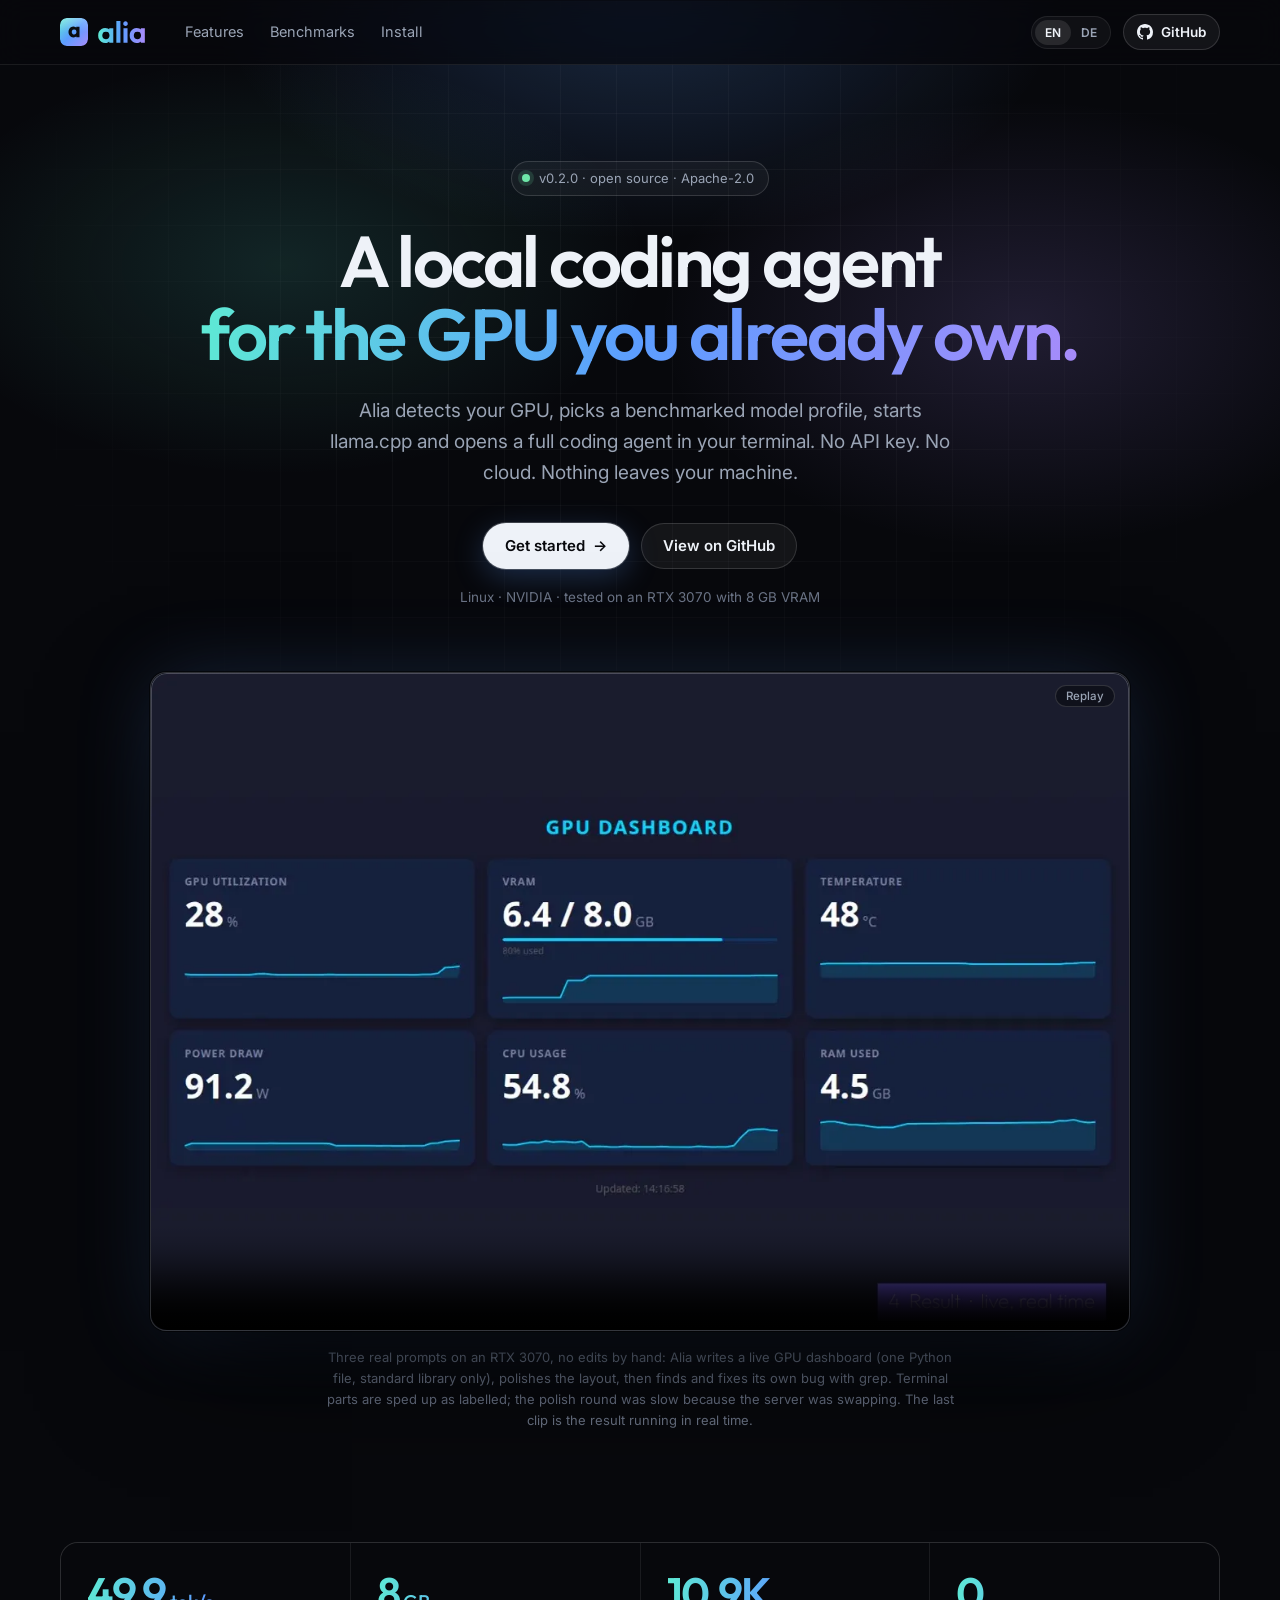
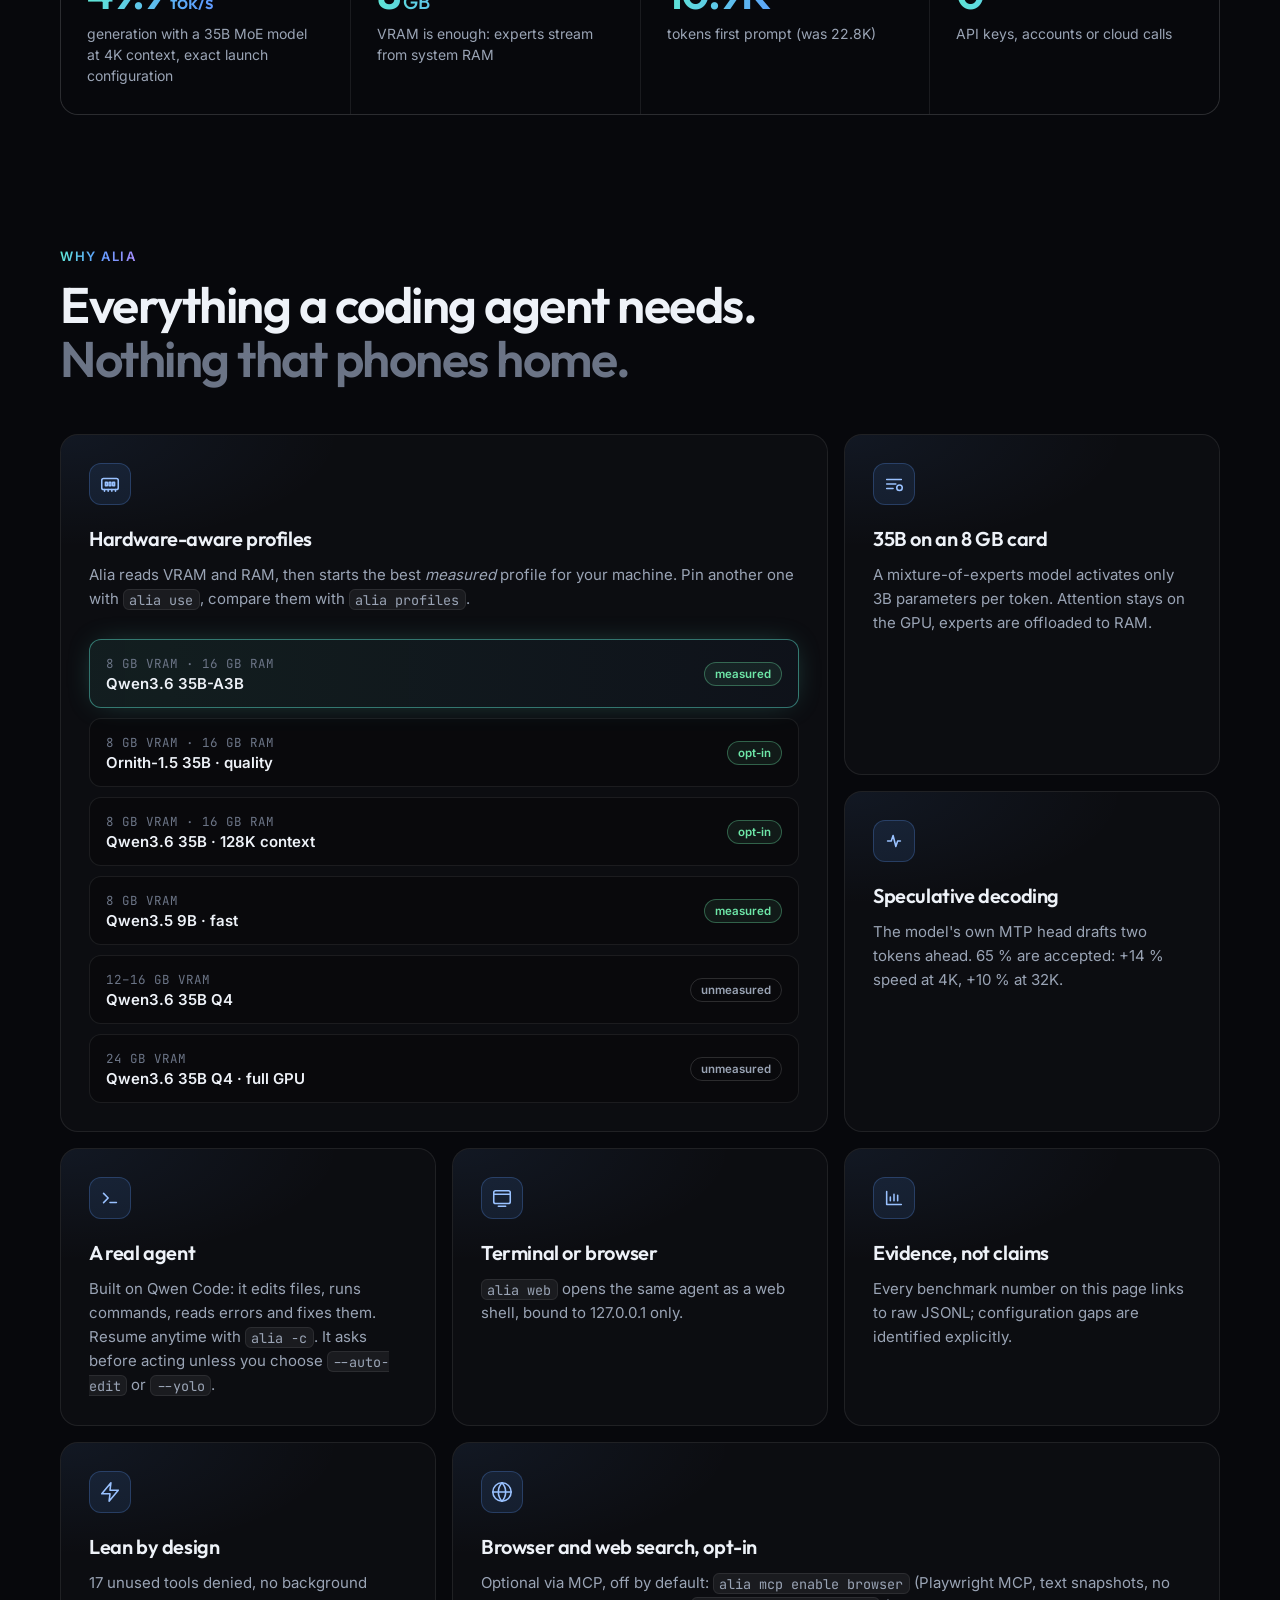
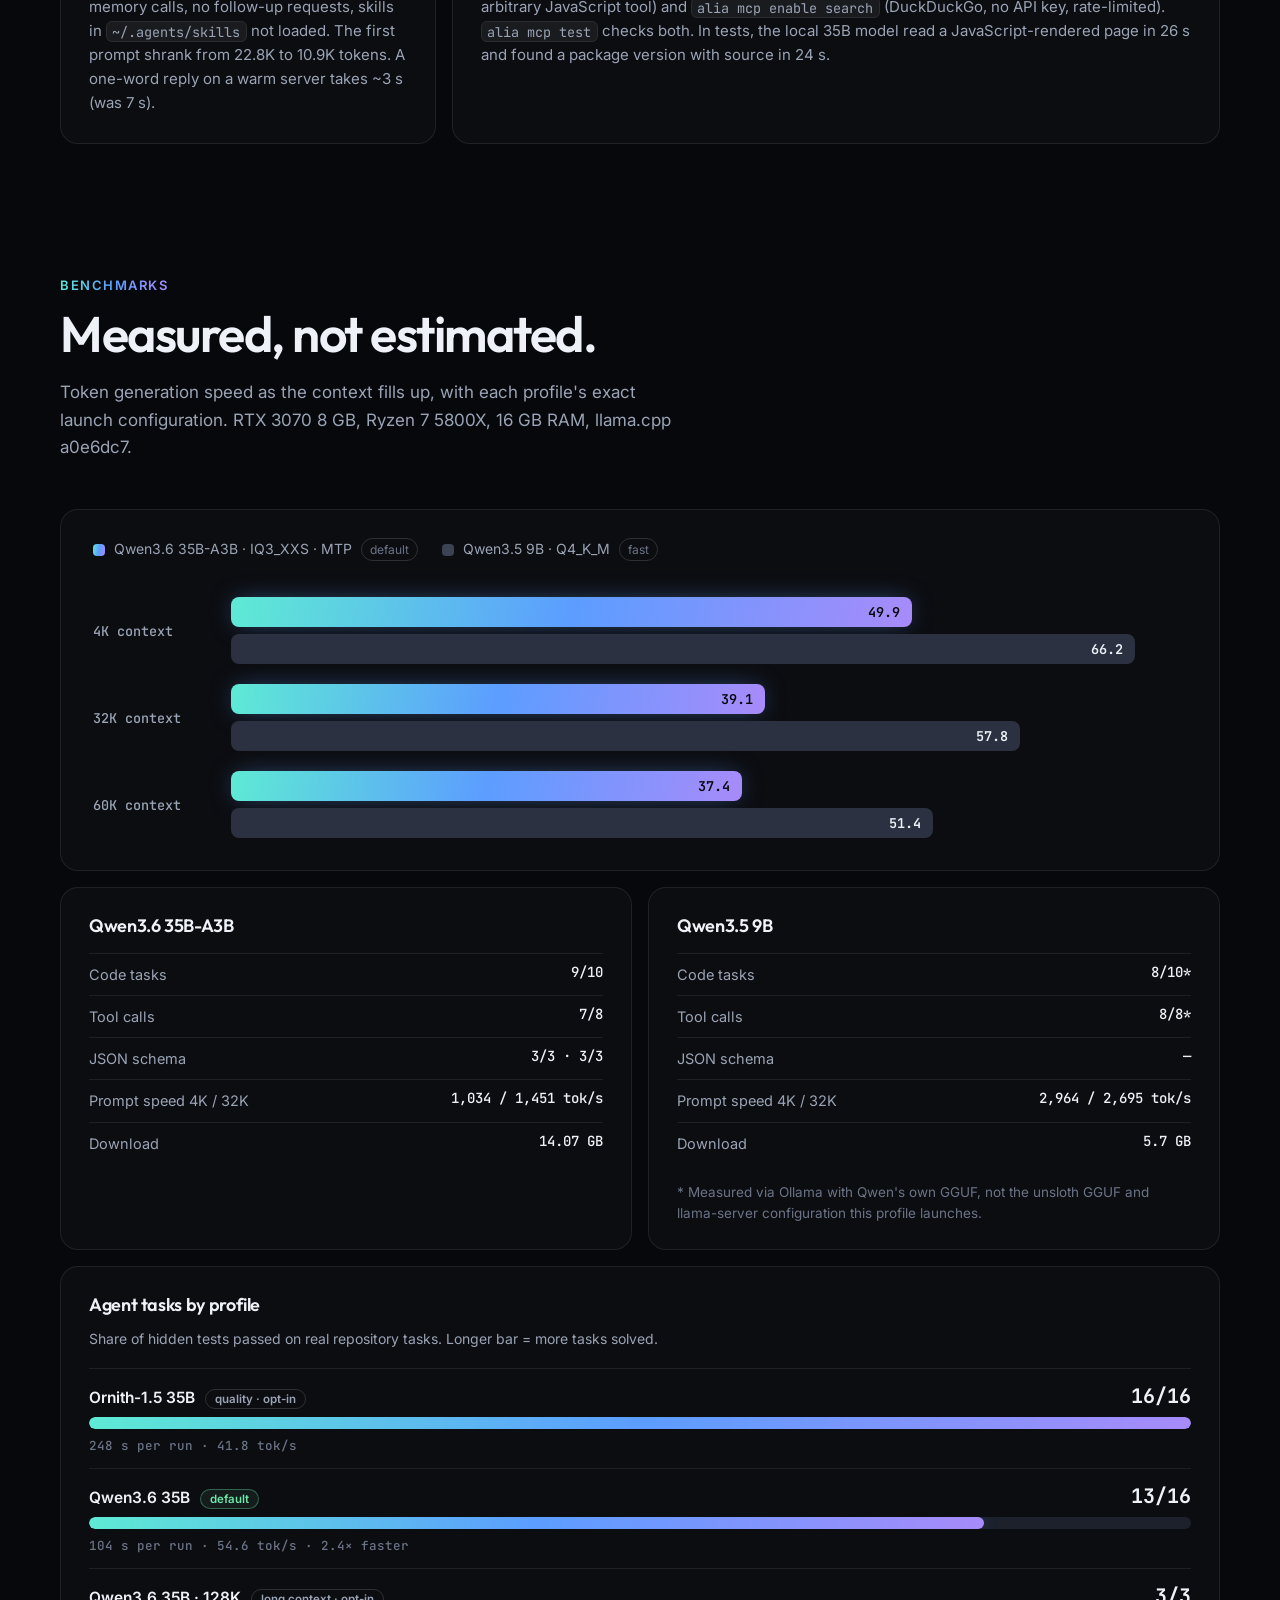
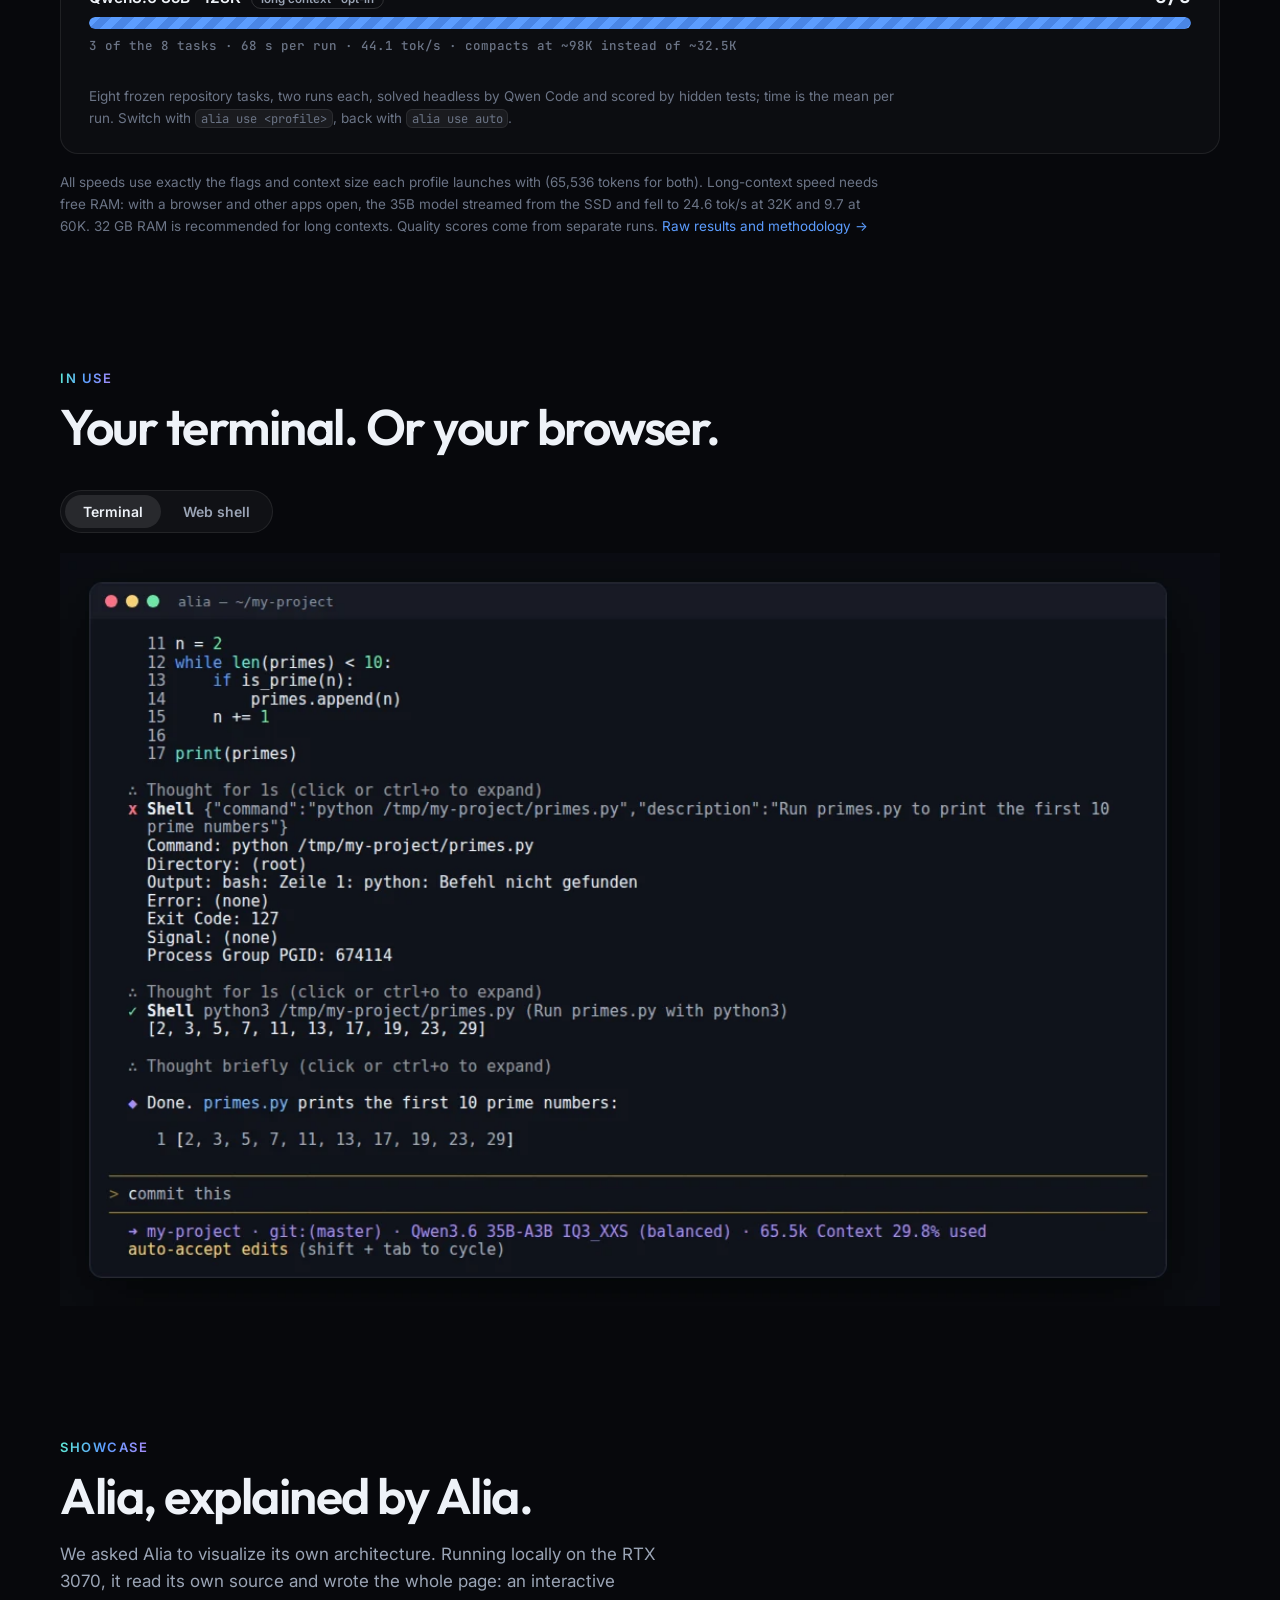
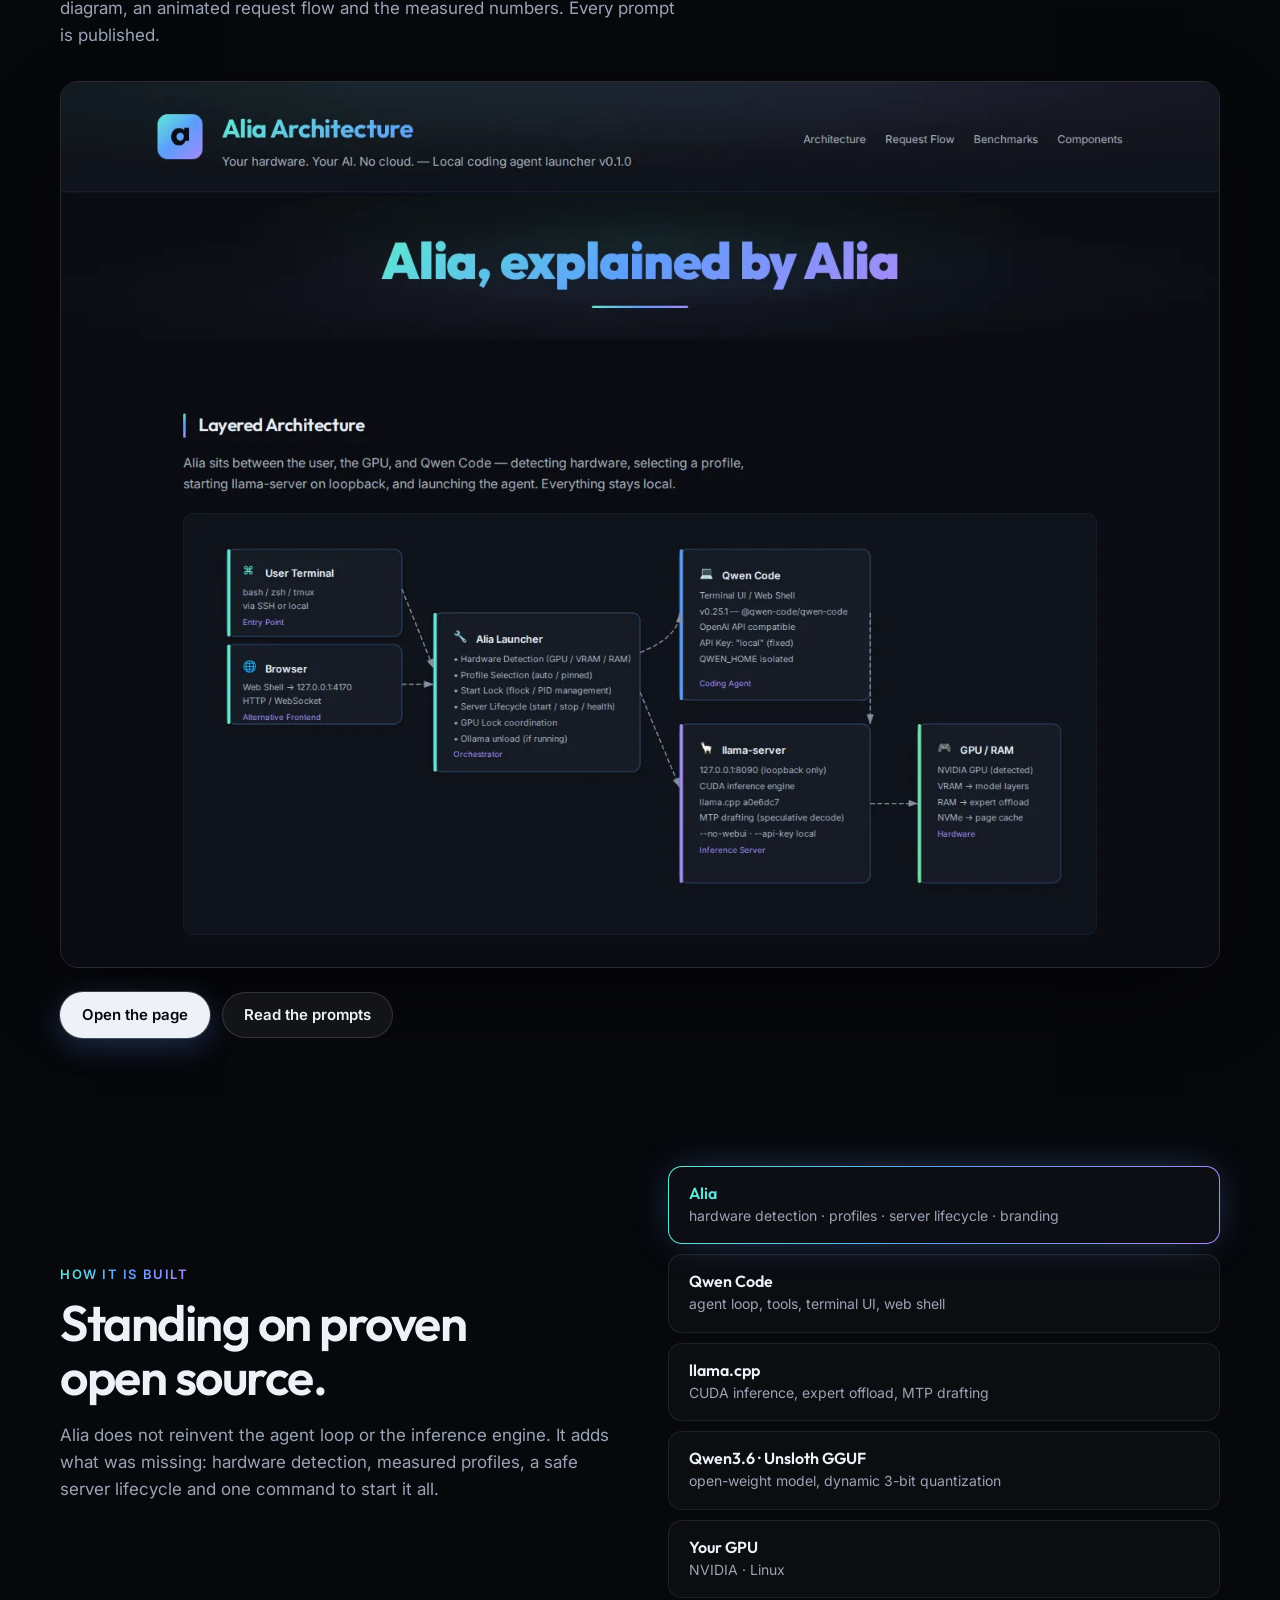
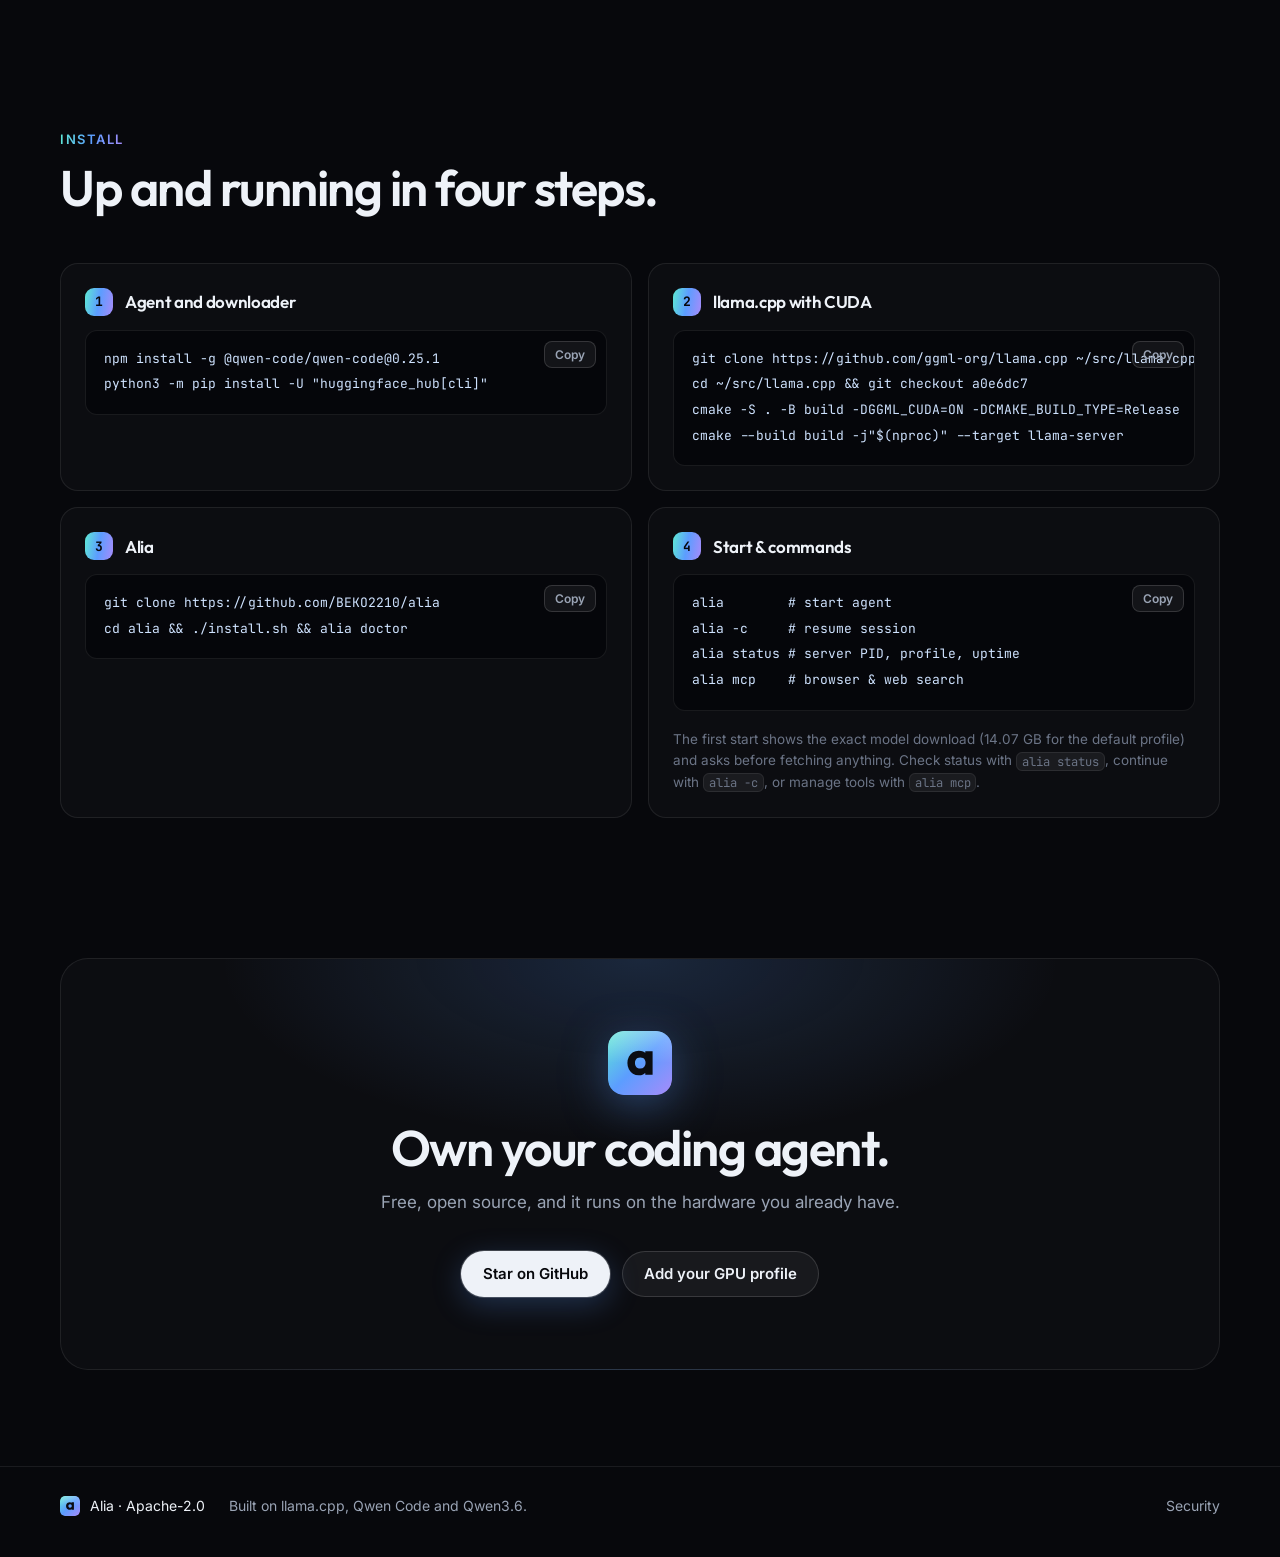
==== site/index.html @ 9e555d5f "Correct profile speeds: re-measure with Alia's llama.cpp build The re-measurement merged in #19 (run" ====
<!doctype html>
<html lang="en">
<head>
  <meta charset="utf-8">
  <meta name="viewport" content="width=device-width, initial-scale=1">
  <title>Alia — a local coding agent for the GPU you already own</title>
  <meta name="description" content="Alia detects your GPU, picks a benchmarked model profile, starts llama.cpp and opens a full coding agent in your terminal. No API key, no cloud.">
  <meta name="theme-color" content="#07080c">
  <meta property="og:title" content="Alia — local coding agent">
  <meta property="og:description" content="A 35B MoE coding agent at 49.9 tok/s on an 8 GB RTX 3070. No API key, no cloud.">
  <meta property="og:type" content="website">
  <link rel="icon" href="logo-mark.svg" type="image/svg+xml">
  <link rel="apple-touch-icon" href="apple-touch-icon.png">
  <link rel="preload" href="fonts/Outfit.woff2" as="font" type="font/woff2" crossorigin>
  <link rel="preload" href="fonts/Inter.woff2" as="font" type="font/woff2" crossorigin>
  <link rel="stylesheet" href="style.css?v=4">
</head>
<body>
  <a class="skip" href="#main" data-i18n="skip">Skip to content</a>

  <header class="nav">
    <div class="wrap nav-in">
      <a class="brand" href="#top" aria-label="Alia home">
        <img src="logo-mark.svg" width="28" height="28" alt="">
        <img src="logo-wordmark.svg" height="22" alt="Alia" class="wordmark">
      </a>
      <nav class="nav-links" aria-label="Sections">
        <a href="#features" data-i18n="nav.features">Features</a>
        <a href="#benchmarks" data-i18n="nav.bench">Benchmarks</a>
        <a href="#install" data-i18n="nav.install">Install</a>
      </nav>
      <div class="nav-right">
        <div class="lang" role="group" aria-label="Language">
          <button type="button" data-lang="en" aria-pressed="true">EN</button>
          <button type="button" data-lang="de" aria-pressed="false">DE</button>
        </div>
        <a class="btn btn-sm btn-glass" href="https://github.com/BEKO2210/alia">
          <svg width="16" height="16" viewBox="0 0 16 16" aria-hidden="true"><path fill="currentColor" d="M8 0C3.58 0 0 3.58 0 8c0 3.54 2.29 6.53 5.47 7.59.4.07.55-.17.55-.38 0-.19-.01-.82-.01-1.49-2.01.37-2.53-.49-2.69-.94-.09-.23-.48-.94-.82-1.13-.28-.15-.68-.52-.01-.53.63-.01 1.08.58 1.23.82.72 1.21 1.87.87 2.33.66.07-.52.28-.87.51-1.07-1.78-.2-3.64-.89-3.64-3.95 0-.87.31-1.59.82-2.15-.08-.2-.36-1.02.08-2.12 0 0 .67-.21 2.2.82.64-.18 1.32-.27 2-.27.68 0 1.36.09 2 .27 1.53-1.04 2.2-.82 2.2-.82.44 1.1.16 1.92.08 2.12.51.56.82 1.27.82 2.15 0 3.07-1.87 3.75-3.65 3.95.29.25.54.73.54 1.48 0 1.07-.01 1.93-.01 2.2 0 .21.15.46.55.38A8.013 8.013 0 0016 8c0-4.42-3.58-8-8-8z"/></svg>
          GitHub
        </a>
      </div>
    </div>
  </header>

  <main id="main">
    <section class="hero" id="top">
      <div class="hero-bg" aria-hidden="true"></div>
      <div class="wrap hero-in">
        <a class="pill" href="https://github.com/BEKO2210/alia/releases">
          <span class="pill-dot"></span><span data-i18n="hero.pill">v0.2.0 · open source · Apache-2.0</span>
        </a>
        <h1 data-i18n="hero.title">A local coding agent<br><span class="grad">for the GPU you already own.</span></h1>
        <p class="lead" data-i18n="hero.lead">Alia detects your GPU, picks a benchmarked model profile, starts llama.cpp and opens a full coding agent in your terminal. No API key. No cloud. Nothing leaves your machine.</p>
        <div class="cta">
          <a class="btn btn-primary" href="#install"><span data-i18n="hero.cta">Get started</span> <span aria-hidden="true">→</span></a>
          <a class="btn btn-glass" href="https://github.com/BEKO2210/alia" data-i18n="hero.github">View on GitHub</a>
        </div>
        <p class="meta" data-i18n="hero.meta">Linux · NVIDIA · tested on an RTX 3070 with 8 GB VRAM</p>
      </div>

      <div class="wrap">
        <figure class="term term-demo" id="term" aria-label="Recorded Alia session: it builds a live GPU dashboard">
          <button type="button" class="replay" id="replay" data-i18n="term.replay">Replay</button>
          <video class="term-video" id="demo" muted playsinline loop autoplay preload="metadata"
                 poster="alia-demo-poster.webp" aria-describedby="demo-caption">
            <source src="alia-demo-mobile.mp4?v=2" type="video/mp4" media="(max-width: 600px)">
            <source src="alia-demo.mp4?v=2" type="video/mp4">
          </video>
        </figure>
        <p class="caption" id="demo-caption" data-i18n="term.caption">Three real prompts on an RTX 3070, no edits by hand: Alia writes a live GPU dashboard (one Python file, standard library only), polishes the layout, then finds and fixes its own bug with grep. Terminal parts are sped up as labelled; the polish round was slow because the server was swapping. The last clip is the result running in real time.</p>
      </div>
    </section>

    <section class="stats wrap" aria-label="Key numbers">
      <div class="stat"><b>49.9<small> tok/s</small></b><span data-i18n="stat.tg">generation with a 35B MoE model at 4K context, exact launch configuration</span></div>
      <div class="stat"><b>8<small> GB</small></b><span data-i18n="stat.vram">VRAM is enough: experts stream from system RAM</span></div>
      <div class="stat"><b>10.9K</b><span data-i18n="stat.code">tokens first prompt (was 22.8K)</span></div>
      <div class="stat"><b>0</b><span data-i18n="stat.cloud">API keys, accounts or cloud calls</span></div>
    </section>

    <section class="sec" id="features">
      <div class="wrap">
        <p class="eyebrow" data-i18n="feat.eyebrow">Why Alia</p>
        <h2 data-i18n="feat.title">Everything a coding agent needs.<br><span class="mut2">Nothing that phones home.</span></h2>
        <div class="bento">
          <article class="card c-wide">
            <div class="ic" aria-hidden="true"><svg viewBox="0 0 24 24"><rect x="3" y="6" width="18" height="12" rx="2"/><path d="M7 10h2v4H7zM11 10h2v4h-2zM15 10h2v4h-2zM6 18v2M10 18v2M14 18v2M18 18v2"/></svg></div>
            <h3 data-i18n="f1.t">Hardware-aware profiles</h3>
            <p data-i18n="f1.d">Alia reads VRAM and RAM, then starts the best <em>measured</em> profile for your machine. Pin another one with <code>alia use</code>, compare them with <code>alia profiles</code>.</p>
            <div class="profiles" aria-hidden="true">
              <div class="pr on"><span>8 GB VRAM · 16 GB RAM</span><b>Qwen3.6 35B-A3B</b><i class="chip ok" data-i18n="chip.measured">measured</i></div>
              <div class="pr"><span>8 GB VRAM · 16 GB RAM</span><b>Ornith-1.5 35B · quality</b><i class="chip ok" data-i18n="chip.optin">opt-in</i></div>
              <div class="pr"><span>8 GB VRAM · 16 GB RAM</span><b>Qwen3.6 35B · 128K context</b><i class="chip ok" data-i18n="chip.optin">opt-in</i></div>
              <div class="pr"><span>8 GB VRAM</span><b>Qwen3.5 9B · fast</b><i class="chip ok" data-i18n="chip.measured">measured</i></div>
              <div class="pr"><span>12–16 GB VRAM</span><b>Qwen3.6 35B Q4</b><i class="chip" data-i18n="chip.unmeasured">unmeasured</i></div>
              <div class="pr"><span>24 GB VRAM</span><b>Qwen3.6 35B Q4 · full GPU</b><i class="chip" data-i18n="chip.unmeasured">unmeasured</i></div>
            </div>
          </article>
          <article class="card">
            <div class="ic" aria-hidden="true"><svg viewBox="0 0 24 24"><path d="M4 7h16M4 12h10M4 17h7"/><circle cx="18" cy="16" r="3"/></svg></div>
            <h3 data-i18n="f2.t">35B on an 8 GB card</h3>
            <p data-i18n="f2.d">A mixture-of-experts model activates only 3B parameters per token. Attention stays on the GPU, experts are offloaded to RAM.</p>
          </article>
          <article class="card">
            <div class="ic" aria-hidden="true"><svg viewBox="0 0 24 24"><path d="M5 12h4l2-6 3 12 2-6h3"/></svg></div>
            <h3 data-i18n="f3.t">Speculative decoding</h3>
            <p data-i18n="f3.d">The model's own MTP head drafts two tokens ahead. 65 % are accepted: +14 % speed at 4K, +10 % at 32K.</p>
          </article>
          <article class="card">
            <div class="ic" aria-hidden="true"><svg viewBox="0 0 24 24"><path d="M5 7l5 5-5 5M12 17h7"/></svg></div>
            <h3 data-i18n="f4.t">A real agent</h3>
            <p data-i18n="f4.d">Built on Qwen Code: it edits files, runs commands, reads errors and fixes them. Resume anytime with <code>alia -c</code>. It asks before acting unless you choose <code>--auto-edit</code> or <code>--yolo</code>.</p>
          </article>
          <article class="card">
            <div class="ic" aria-hidden="true"><svg viewBox="0 0 24 24"><rect x="3" y="4" width="18" height="14" rx="2"/><path d="M3 8h18M8 21h8"/></svg></div>
            <h3 data-i18n="f5.t">Terminal or browser</h3>
            <p data-i18n="f5.d"><code>alia web</code> opens the same agent as a web shell, bound to 127.0.0.1 only.</p>
          </article>
          <article class="card">
            <div class="ic" aria-hidden="true"><svg viewBox="0 0 24 24"><path d="M4 19V5M4 19h16M8 15v-4M12 15V8M16 15v-6"/></svg></div>
            <h3 data-i18n="f6.t">Evidence, not claims</h3>
            <p data-i18n="f6.d">Every benchmark number on this page links to raw JSONL; configuration gaps are identified explicitly.</p>
          </article>
          <article class="card">
            <div class="ic" aria-hidden="true"><svg viewBox="0 0 24 24"><path d="M13 2L3 14h9l-1 8 10-12h-9l1-8z"/></svg></div>
            <h3 data-i18n="f8.t">Lean by design</h3>
            <p data-i18n="f8.d">17 unused tools denied, no background memory calls, no follow-up requests, skills in <code>~/.agents/skills</code> not loaded. The first prompt shrank from 22.8K to 10.9K tokens. A one-word reply on a warm server takes ~3 s (was 7 s).</p>
          </article>
          <article class="card c-wide-row">
            <div class="ic" aria-hidden="true"><svg viewBox="0 0 24 24"><circle cx="12" cy="12" r="10"/><path d="M12 2a14.5 14.5 0 0 0 0 20 14.5 14.5 0 0 0 0-20M2 12h20"/></svg></div>
            <h3 data-i18n="f7.t">Browser and web search, opt-in</h3>
            <p data-i18n="f7.d">Optional via MCP, off by default: <code>alia mcp enable browser</code> (Playwright MCP, text snapshots, no arbitrary JavaScript tool) and <code>alia mcp enable search</code> (DuckDuckGo, no API key, rate-limited). <code>alia mcp test</code> checks both. In tests, the local 35B model read a JavaScript-rendered page in 26 s and found a package version with source in 24 s.</p>
          </article>
        </div>
      </div>
    </section>

    <section class="sec" id="benchmarks">
      <div class="wrap">
        <p class="eyebrow" data-i18n="bench.eyebrow">Benchmarks</p>
        <h2 data-i18n="bench.title">Measured, not estimated.</h2>
        <p class="sub" data-i18n="bench.sub">Token generation speed as the context fills up, with each profile's exact launch configuration. RTX 3070 8 GB, Ryzen 7 5800X, 16 GB RAM, llama.cpp a0e6dc7.</p>

        <div class="chart" role="table" aria-label="Generation speed by context depth">
          <div class="legend" aria-hidden="true">
            <span><i class="sw sw-a"></i>Qwen3.6 35B-A3B · IQ3_XXS · MTP <em data-i18n="bench.default">default</em></span>
            <span><i class="sw sw-b"></i>Qwen3.5 9B · Q4_K_M <em data-i18n="bench.fast">fast</em></span>
          </div>
          <div class="grp" role="row">
            <span class="dep" role="rowheader" data-i18n="bench.d4">4K context</span>
            <div class="bars" role="cell">
              <div class="b a" style="--v:49.9"><span>49.9</span></div>
              <div class="b b2" style="--v:66.2"><span>66.2</span></div>
            </div>
          </div>
          <div class="grp" role="row">
            <span class="dep" role="rowheader" data-i18n="bench.d32">32K context</span>
            <div class="bars" role="cell">
              <div class="b a" style="--v:39.1"><span>39.1</span></div>
              <div class="b b2" style="--v:57.8"><span>57.8</span></div>
            </div>
          </div>
          <div class="grp" role="row">
            <span class="dep" role="rowheader" data-i18n="bench.d60">60K context</span>
            <div class="bars" role="cell">
              <div class="b a" style="--v:37.4"><span>37.4</span></div>
              <div class="b b2" style="--v:51.4"><span>51.4</span></div>
            </div>
          </div>
        </div>

        <div class="qgrid">
          <div class="q">
            <h3>Qwen3.6 35B-A3B</h3>
            <dl>
              <div><dt data-i18n="q.code">Code tasks</dt><dd>9/10</dd></div>
              <div><dt data-i18n="q.tools">Tool calls</dt><dd>7/8</dd></div>
              <div><dt data-i18n="q.json">JSON with / without schema</dt><dd>3/3 · 3/3</dd></div>
              <div><dt data-i18n="q.pp">Prompt speed 4K / 32K</dt><dd>1,034 / 1,451 tok/s</dd></div>
              <div><dt data-i18n="q.dl">Download</dt><dd>14.07 GB</dd></div>
            </dl>
          </div>
          <div class="q">
            <h3>Qwen3.5 9B</h3>
            <dl>
              <div><dt data-i18n="q.code">Code tasks</dt><dd>8/10*</dd></div>
              <div><dt data-i18n="q.tools">Tool calls</dt><dd>8/8*</dd></div>
              <div><dt data-i18n="q.json">JSON schema</dt><dd>—</dd></div>
              <div><dt data-i18n="q.pp">Prompt speed 4K / 32K</dt><dd>2,964 / 2,695 tok/s</dd></div>
              <div><dt data-i18n="q.dl">Download</dt><dd>5.7 GB</dd></div>
            </dl>
            <p class="fine" data-i18n="q.note9b">* Measured via Ollama with Qwen's own GGUF, not the unsloth GGUF and llama-server configuration this profile launches.</p>
          </div>
          <div class="q q-wide agent" id="agentchart">
            <h3 data-i18n="q.agent.title">Agent tasks by profile</h3>
            <p class="asub" data-i18n="q.agent.sub">Share of hidden tests passed on real repository tasks. Longer bar = more tasks solved.</p>
            <div class="arow">
              <div class="ahead"><b>Ornith-1.5 35B</b><em class="atag" data-i18n="q.agent.tqual">quality · opt-in</em><span class="ascore">16/16</span></div>
              <div class="atrack"><i style="--p:100"></i></div>
              <span class="ameta" data-i18n="q.agent.mqual">248 s per run · 41.8 tok/s</span>
            </div>
            <div class="arow">
              <div class="ahead"><b>Qwen3.6 35B</b><em class="atag on" data-i18n="q.agent.tdef">default</em><span class="ascore">13/16</span></div>
              <div class="atrack"><i style="--p:81.25"></i></div>
              <span class="ameta" data-i18n="q.agent.mdef">104 s per run · 54.6 tok/s · 2.4× faster</span>
            </div>
            <div class="arow">
              <div class="ahead"><b>Qwen3.6 35B · 128K</b><em class="atag" data-i18n="q.agent.tlong">long context · opt-in</em><span class="ascore">3/3</span></div>
              <div class="atrack"><i style="--p:100" class="part"></i></div>
              <span class="ameta" data-i18n="q.agent.mlong">3 of the 8 tasks · 68 s per run · 44.1 tok/s · compacts at ~98K instead of ~32.5K</span>
            </div>
            <p class="fine" data-i18n="q.agent.note">Eight frozen repository tasks, two runs each, solved headless by Qwen Code and scored by hidden tests; time is the mean per run. Switch with <code>alia use &lt;profile&gt;</code>, back with <code>alia use auto</code>.</p>
          </div>
        </div>
        <p class="fine" data-i18n="bench.fine">All speeds use exactly the flags and context size each profile launches with (65,536 tokens for both). Long-context speed needs free RAM: with a browser and other apps open, the 35B model streamed from the SSD and fell to 24.6 tok/s at 32K and 9.7 at 60K. 32 GB RAM is recommended for long contexts. Quality scores come from separate runs. <a href="https://github.com/BEKO2210/alia/tree/main/bench/results">Raw results and methodology →</a></p>
      </div>
    </section>

    <section class="sec" id="screens">
      <div class="wrap">
        <p class="eyebrow" data-i18n="shots.eyebrow">In use</p>
        <h2 data-i18n="shots.title">Your terminal. Or your browser.</h2>
        <div class="tabs" role="tablist" aria-label="Screenshots">
          <button type="button" role="tab" aria-selected="true" aria-controls="shot-term" id="tab-term" data-i18n="shots.term">Terminal</button>
          <button type="button" role="tab" aria-selected="false" aria-controls="shot-web" id="tab-web" tabindex="-1" data-i18n="shots.web">Web shell</button>
        </div>
        <div class="shot" id="shot-term" role="tabpanel" aria-labelledby="tab-term">
          <img src="terminal-agent.webp" width="1110" height="720" loading="lazy" alt="Alia in the terminal: the agent writes primes.py, the first run fails because python is missing, it retries with python3 and succeeds">
        </div>
        <div class="shot" id="shot-web" role="tabpanel" aria-labelledby="tab-web" hidden>
          <img src="web-shell.webp" width="1440" height="860" loading="lazy" alt="Alia web shell in the browser with the session list and a message box">
        </div>
      </div>
    </section>

    <section class="sec" id="showcase">
      <div class="wrap">
        <p class="eyebrow" data-i18n="show.eyebrow">Showcase</p>
        <h2 data-i18n="show.title">Alia, explained by Alia.</h2>
        <p class="sub" data-i18n="show.sub">We asked Alia to visualize its own architecture. Running locally on the RTX 3070, it read its own source and wrote the whole page: an interactive diagram, an animated request flow and the measured numbers. Every prompt is published.</p>
        <a class="shot showcase-shot" href="showcase/architecture/">
          <img src="showcase-architecture.webp" width="1440" height="1100" loading="lazy" alt="Architecture page written by Alia: hero titled Alia, explained by Alia, and a layered diagram from terminal and browser through the Alia launcher to Qwen Code, llama-server and GPU/RAM">
        </a>
        <div class="cta cta-left">
          <a class="btn btn-primary" href="showcase/architecture/" data-i18n="show.open">Open the page</a>
          <a class="btn btn-glass" href="https://github.com/BEKO2210/alia/blob/main/site/showcase/architecture/PROMPTS.md" data-i18n="show.prompts">Read the prompts</a>
        </div>
      </div>
    </section>

    <section class="sec" id="stack">
      <div class="wrap stack-in">
        <div>
          <p class="eyebrow" data-i18n="stack.eyebrow">How it is built</p>
          <h2 data-i18n="stack.title">Standing on proven open source.</h2>
          <p class="sub" data-i18n="stack.sub">Alia does not reinvent the agent loop or the inference engine. It adds what was missing: hardware detection, measured profiles, a safe server lifecycle and one command to start it all.</p>
        </div>
        <ol class="layers">
          <li class="me"><b>Alia</b><span data-i18n="stack.alia">hardware detection · profiles · server lifecycle · branding</span></li>
          <li><b>Qwen Code</b><span data-i18n="stack.qwen">agent loop, tools, terminal UI, web shell</span></li>
          <li><b>llama.cpp</b><span data-i18n="stack.llama">CUDA inference, expert offload, MTP drafting</span></li>
          <li><b>Qwen3.6 · Unsloth GGUF</b><span data-i18n="stack.model">open-weight model, dynamic 3-bit quantization</span></li>
          <li><b data-i18n="stack.hw">Your GPU</b><span>NVIDIA · Linux</span></li>
        </ol>
      </div>
    </section>

    <section class="sec" id="install">
      <div class="wrap">
        <p class="eyebrow" data-i18n="inst.eyebrow">Install</p>
        <h2 data-i18n="inst.title">Up and running in four steps.</h2>
        <ol class="steps">
          <li>
            <h3 data-i18n="inst.s1">Agent and downloader</h3>
            <div class="code"><pre><code>npm install -g @qwen-code/qwen-code@0.25.1
python3 -m pip install -U "huggingface_hub[cli]"</code></pre><button type="button" class="copy" data-i18n="copy">Copy</button></div>
          </li>
          <li>
            <h3 data-i18n="inst.s2">llama.cpp with CUDA</h3>
            <div class="code"><pre><code>git clone https://github.com/ggml-org/llama.cpp ~/src/llama.cpp
cd ~/src/llama.cpp &amp;&amp; git checkout a0e6dc7
cmake -S . -B build -DGGML_CUDA=ON -DCMAKE_BUILD_TYPE=Release
cmake --build build -j"$(nproc)" --target llama-server</code></pre><button type="button" class="copy" data-i18n="copy">Copy</button></div>
          </li>
          <li>
            <h3 data-i18n="inst.s3">Alia</h3>
            <div class="code"><pre><code>git clone https://github.com/BEKO2210/alia
cd alia &amp;&amp; ./install.sh &amp;&amp; alia doctor</code></pre><button type="button" class="copy" data-i18n="copy">Copy</button></div>
          </li>
          <li>
            <h3 data-i18n="inst.s4">Start &amp; commands</h3>
            <div class="code"><pre><code>alia        # start agent
alia -c     # resume session
alia status # server PID, profile, uptime
alia mcp    # browser &amp; web search</code></pre><button type="button" class="copy" data-i18n="copy">Copy</button></div>
            <p class="fine" data-i18n="inst.note">The first start shows the exact model download (14.07 GB for the default profile) and asks before fetching anything. Check status with <code>alia status</code>, continue with <code>alia -c</code>, or manage tools with <code>alia mcp</code>.</p>
          </li>
        </ol>
      </div>
    </section>

    <section class="final wrap">
      <img src="logo-mark.svg" width="64" height="64" alt="">
      <h2 data-i18n="final.title">Own your coding agent.</h2>
      <p data-i18n="final.sub">Free, open source, and it runs on the hardware you already have.</p>
      <div class="cta">
        <a class="btn btn-primary" href="https://github.com/BEKO2210/alia" data-i18n="final.cta">Star on GitHub</a>
        <a class="btn btn-glass" href="https://github.com/BEKO2210/alia/blob/main/CONTRIBUTING.md" data-i18n="final.contrib">Add your GPU profile</a>
      </div>
    </section>
  </main>

  <footer class="foot">
    <div class="wrap foot-in">
      <span class="brand"><img src="logo-mark.svg" width="20" height="20" alt=""> Alia · Apache-2.0</span>
      <span class="mut" data-i18n="foot.credit">Built on llama.cpp, Qwen Code and Qwen3.6.</span>
      <a href="https://github.com/BEKO2210/alia/security/policy" data-i18n="foot.security">Security</a>
    </div>
  </footer>

  <script src="main.js?v=4" defer></script>
</body>
</html>
---- site/style.css ----
@font-face { font-family: "Outfit"; src: url("fonts/Outfit.woff2") format("woff2"); font-weight: 100 900; font-display: swap; }
@font-face { font-family: "Inter"; src: url("fonts/Inter.woff2") format("woff2"); font-weight: 100 900; font-display: swap; }
@font-face { font-family: "JetBrains Mono"; src: url("fonts/JBM.woff2") format("woff2"); font-weight: 100 800; font-display: swap; }

:root {
  --bg: #07080c;
  --bg2: #0c0e14;
  --card: rgba(255, 255, 255, .025);
  --line: rgba(255, 255, 255, .08);
  --line2: rgba(255, 255, 255, .14);
  --fg: #eef2f8;
  --mut: #9aa4b5;
  --mut2: #6b7486;
  --teal: #5eead4;
  --blue: #5c9dff;
  --violet: #a78bfa;
  --green: #6ee7a8;
  --red: #fb7185;
  --grad: linear-gradient(100deg, var(--teal), var(--blue) 50%, var(--violet));
  --r: 18px;
  --head: "Outfit", system-ui, sans-serif;
  --body: "Inter", system-ui, sans-serif;
  --mono: "JetBrains Mono", ui-monospace, monospace;
  color-scheme: dark;
}

*, *::before, *::after { box-sizing: border-box; }
html { scroll-behavior: smooth; -webkit-text-size-adjust: 100%; }
body { margin: 0; background: var(--bg); color: var(--fg); font: 16px/1.6 var(--body); -webkit-font-smoothing: antialiased; overflow-x: hidden; }
img { display: block; max-width: 100%; height: auto; }
a { color: inherit; }
code { font-family: var(--mono); font-size: .9em; background: rgba(255, 255, 255, .06); border: 1px solid var(--line); padding: .05em .4em; border-radius: 6px; }
h1, h2, h3 { font-family: var(--head); letter-spacing: -.02em; margin: 0; }
.wrap { width: min(1160px, 100% - 40px); margin-inline: auto; }
.skip { position: absolute; left: -999px; top: 8px; background: var(--fg); color: var(--bg); padding: 8px 14px; border-radius: 8px; z-index: 100; }
.skip:focus { left: 8px; }
:focus-visible { outline: 2px solid var(--blue); outline-offset: 3px; border-radius: 6px; }
.grad { background: var(--grad); -webkit-background-clip: text; background-clip: text; color: transparent; }
.mut2 { color: var(--mut2); }

/* nav */
.nav { position: sticky; top: 0; z-index: 50; backdrop-filter: saturate(160%) blur(14px); -webkit-backdrop-filter: saturate(160%) blur(14px); background: rgba(7, 8, 12, .72); border-bottom: 1px solid var(--line); }
.nav-in { display: flex; align-items: center; gap: 28px; height: 64px; }
.brand { display: flex; align-items: center; gap: 10px; text-decoration: none; }
.brand img { border-radius: 7px; }
.wordmark { height: 22px; width: auto; border-radius: 0 !important; }
.nav-links { display: flex; gap: 26px; margin-left: 12px; }
.nav-links a { color: var(--mut); text-decoration: none; font-size: 14.5px; transition: color .2s; }
.nav-links a:hover { color: var(--fg); }
.nav-right { margin-left: auto; display: flex; align-items: center; gap: 12px; }
.lang { display: flex; background: rgba(255, 255, 255, .04); border: 1px solid var(--line); border-radius: 999px; padding: 3px; }
.lang button { background: none; border: 0; color: var(--mut); font: 600 12px var(--body); padding: 5px 10px; border-radius: 999px; cursor: pointer; }
.lang button[aria-pressed="true"] { background: rgba(255, 255, 255, .1); color: var(--fg); }

/* buttons */
.btn { display: inline-flex; align-items: center; gap: 8px; height: 46px; padding: 0 22px; border-radius: 999px; font: 600 15px var(--body); text-decoration: none; cursor: pointer; border: 0; transition: transform .2s, box-shadow .2s, background .2s; white-space: nowrap; }
.btn:hover { transform: translateY(-1px); }
.btn-sm { height: 36px; padding: 0 14px; font-size: 13.5px; }
.btn-primary { background: var(--fg); color: var(--bg); box-shadow: 0 0 0 1px rgba(255, 255, 255, .2), 0 8px 30px rgba(92, 157, 255, .25); }
.btn-primary:hover { box-shadow: 0 0 0 1px rgba(255, 255, 255, .3), 0 10px 40px rgba(92, 157, 255, .4); }
.btn-glass { background: rgba(255, 255, 255, .05); color: var(--fg); box-shadow: inset 0 0 0 1px var(--line2); }
.btn-glass:hover { background: rgba(255, 255, 255, .09); }

/* hero */
.hero { position: relative; padding: 96px 0 40px; text-align: center; isolation: isolate; }
.hero-bg { position: absolute; inset: -64px 0 0; z-index: -1; overflow: hidden; pointer-events: none;
  background:
    radial-gradient(600px 340px at 50% 0%, rgba(92, 157, 255, .22), transparent 70%),
    radial-gradient(520px 300px at 22% 18%, rgba(94, 234, 212, .13), transparent 70%),
    radial-gradient(520px 320px at 80% 22%, rgba(167, 139, 250, .16), transparent 70%); }
.hero-bg::after { content: ""; position: absolute; inset: 0;
  background-image: linear-gradient(var(--line) 1px, transparent 1px), linear-gradient(90deg, var(--line) 1px, transparent 1px);
  background-size: 56px 56px; opacity: .45;
  mask-image: radial-gradient(ellipse 70% 55% at 50% 20%, #000 20%, transparent 75%);
  -webkit-mask-image: radial-gradient(ellipse 70% 55% at 50% 20%, #000 20%, transparent 75%); }
.hero-in { display: flex; flex-direction: column; align-items: center; }
.pill { display: inline-flex; align-items: center; gap: 9px; padding: 6px 14px 6px 10px; border-radius: 999px; background: rgba(255, 255, 255, .04); border: 1px solid var(--line2); color: var(--mut); font-size: 13px; text-decoration: none; margin-bottom: 28px; transition: border-color .2s; }
.pill:hover { border-color: rgba(255, 255, 255, .28); color: var(--fg); }
.pill-dot { width: 8px; height: 8px; border-radius: 50%; background: var(--green); box-shadow: 0 0 0 4px rgba(110, 231, 168, .15); }
h1 { font-size: clamp(38px, 6vw, 72px); line-height: 1.02; font-weight: 600; letter-spacing: -.035em; max-width: 21ch; text-wrap: balance; }
.lead { font-size: clamp(16.5px, 2vw, 19px); color: var(--mut); max-width: 640px; margin: 24px 0 0; line-height: 1.65; }
.cta { display: flex; gap: 12px; justify-content: center; flex-wrap: wrap; margin-top: 34px; }
.meta { color: var(--mut2); font-size: 13.5px; margin: 18px 0 0; }

/* terminal */
.term { margin: 64px auto 0; max-width: 980px; text-align: left; border-radius: 16px; background: linear-gradient(180deg, rgba(20, 23, 32, .92), rgba(12, 14, 20, .96)); border: 1px solid var(--line2);
  box-shadow: 0 0 0 1px rgba(0, 0, 0, .6), 0 40px 120px -20px rgba(0, 0, 0, .9), 0 0 80px -10px rgba(92, 157, 255, .25); overflow: hidden; position: relative; }
.term::before { content: ""; position: absolute; inset: 0; border-radius: inherit; padding: 1px; background: linear-gradient(180deg, rgba(255, 255, 255, .22), transparent 40%); -webkit-mask: linear-gradient(#000 0 0) content-box, linear-gradient(#000 0 0); -webkit-mask-composite: xor; mask-composite: exclude; pointer-events: none; }
.term-bar { display: flex; align-items: center; gap: 12px; height: 42px; padding: 0 16px; border-bottom: 1px solid var(--line); background: rgba(255, 255, 255, .02); }
.dots { display: flex; gap: 8px; }
.dots i { width: 12px; height: 12px; border-radius: 50%; background: #3a3f4b; }
.dots i:nth-child(1) { background: #ff5f57; } .dots i:nth-child(2) { background: #febc2e; } .dots i:nth-child(3) { background: #28c840; }
.term-title { flex: 1; text-align: center; color: var(--mut2); font: 500 12.5px var(--mono); margin-right: 52px; }
.replay { background: none; border: 1px solid var(--line2); color: var(--mut); font: 500 11.5px var(--body); border-radius: 999px; padding: 3px 10px; cursor: pointer; }
.replay:hover { color: var(--fg); }
.term-body { font: 13.5px/1.7 var(--mono); padding: 18px 22px 22px; height: 488px; overflow: hidden; color: #dfe5ee; }
.term-body .l { min-height: 1.7em; white-space: pre; overflow: hidden; text-overflow: ellipsis; }
.term-body .ind { padding-left: 2ch; }
.term-body [data-step] { opacity: 0; transform: translateY(4px); transition: opacity .25s, transform .25s; }
.term-body [data-step].show { opacity: 1; transform: none; }
.ps { color: var(--mut2); }
.ok { color: var(--green); } .err { color: var(--red); } .vio { color: var(--violet); } .cy { color: var(--blue); }
.mut { color: var(--mut); } .dim { color: var(--mut2); }
.spin { color: var(--blue); display: inline-block; width: 1ch; }
.bar { color: var(--blue); letter-spacing: 0; }
.typed::after { content: ""; display: inline-block; width: .55em; height: 1.15em; vertical-align: -.2em; margin-left: 1px; background: var(--fg); opacity: 0; }
.typed.typing::after { opacity: 1; animation: blink 1s steps(1) infinite; }
@keyframes blink { 50% { opacity: 0; } }
.banner { display: flex; align-items: center; gap: 2ch; margin: 10px 0 14px; white-space: normal; }
.banner-logo { width: 230px; height: auto; flex: none; }
.banner-box { border: 1px solid #5b6273; padding: 4px 1ch; min-width: 0; overflow: hidden; }
.banner-box div { white-space: pre; overflow: hidden; text-overflow: ellipsis; }
.prompt { border-top: 1px solid rgba(92, 157, 255, .5); border-bottom: 1px solid rgba(92, 157, 255, .5); padding: 6px 0; margin: 6px 0 10px; }
.caption { color: var(--mut2); font-size: 13px; text-align: center; margin: 16px auto 0; max-width: 640px; }

/* stats */
.stats { display: grid; grid-template-columns: repeat(4, 1fr); gap: 1px; background: var(--line); border: 1px solid var(--line); border-radius: var(--r); overflow: hidden; margin-top: 72px; }
.stat { background: var(--bg); padding: 28px 26px; display: flex; flex-direction: column; gap: 8px; }
.stat b { font: 600 clamp(34px, 4vw, 44px)/1 var(--head); letter-spacing: -.03em; background: var(--grad); -webkit-background-clip: text; background-clip: text; color: transparent; }
.stat small { font-size: .45em; letter-spacing: 0; font-weight: 500; }
.stat span { color: var(--mut); font-size: 14px; line-height: 1.5; }

/* sections */
.sec { padding: 128px 0 0; }
.eyebrow { font: 600 13px var(--body); letter-spacing: .12em; text-transform: uppercase; margin: 0 0 14px; background: var(--grad); -webkit-background-clip: text; background-clip: text; color: transparent; display: inline-block; }
h2 { font-size: clamp(30px, 4.4vw, 50px); line-height: 1.08; font-weight: 600; letter-spacing: -.03em; max-width: 22ch; text-wrap: balance; }
.sub { color: var(--mut); font-size: 17px; max-width: 620px; margin: 18px 0 0; }

/* bento */
.bento { display: grid; grid-template-columns: repeat(3, 1fr); gap: 16px; margin-top: 48px; }
.card { position: relative; background: var(--card); border: 1px solid var(--line); border-radius: var(--r); padding: 28px; transition: border-color .3s, background .3s; overflow: hidden; }
.card:hover { border-color: var(--line2); background: rgba(255, 255, 255, .035); }
.card::after { content: ""; position: absolute; inset: 0; background: radial-gradient(400px 160px at 0% 0%, rgba(92, 157, 255, .08), transparent 70%); pointer-events: none; }
.c-wide { grid-column: span 2; grid-row: span 2; display: flex; flex-direction: column; }
.c-wide-row { grid-column: span 2; display: flex; flex-direction: column; }
.card h3 { font-size: 20px; font-weight: 600; margin: 18px 0 8px; }
.card p { color: var(--mut); margin: 0; font-size: 15px; }
.ic { width: 42px; height: 42px; border-radius: 12px; display: grid; place-items: center; background: rgba(92, 157, 255, .1); border: 1px solid rgba(92, 157, 255, .25); }
.ic svg { width: 22px; height: 22px; fill: none; stroke: #9cc3ff; stroke-width: 1.7; stroke-linecap: round; stroke-linejoin: round; }
.profiles { margin-top: auto; padding-top: 28px; display: grid; gap: 10px; }
.pr { display: grid; grid-template-columns: 1fr auto; grid-template-rows: auto auto; column-gap: 12px; align-items: center; padding: 14px 16px; border-radius: 12px; border: 1px solid var(--line); background: rgba(0, 0, 0, .25); }
.pr span { color: var(--mut2); font-size: 12.5px; font-family: var(--mono); }
.pr b { font: 600 15px var(--body); grid-row: 2; }
.pr .chip { grid-row: 1 / span 2; grid-column: 2; }
.pr.on { border-color: rgba(94, 234, 212, .45); background: linear-gradient(90deg, rgba(94, 234, 212, .08), rgba(92, 157, 255, .04)); box-shadow: 0 0 30px -10px rgba(94, 234, 212, .35); }
.chip { font: 600 11.5px var(--body); font-style: normal; padding: 4px 10px; border-radius: 999px; color: var(--mut); border: 1px solid var(--line2); }
.chip.ok { color: var(--green); border-color: rgba(110, 231, 168, .35); background: rgba(110, 231, 168, .08); }

/* chart */
.chart { margin-top: 48px; background: var(--card); border: 1px solid var(--line); border-radius: var(--r); padding: 28px 32px 22px; }
.legend { display: flex; gap: 24px; flex-wrap: wrap; color: var(--mut); font-size: 14px; margin-bottom: 26px; }
.legend span { display: flex; align-items: center; gap: 9px; }
.legend em { font-style: normal; color: var(--mut2); font-size: 12px; border: 1px solid var(--line2); border-radius: 999px; padding: 1px 8px; }
.sw { width: 12px; height: 12px; border-radius: 4px; display: inline-block; }
.sw-a { background: var(--grad); } .sw-b { background: #3b4252; }
.grp { display: grid; grid-template-columns: 120px 1fr; align-items: center; gap: 18px; padding: 10px 0; }
.dep { color: var(--mut); font: 500 13.5px var(--mono); }
.bars { display: grid; gap: 7px; }
.b { height: 30px; border-radius: 8px; width: calc(var(--v) / 70 * 100%); display: flex; align-items: center; justify-content: flex-end; padding-right: 12px; font: 600 13.5px var(--mono); transform-origin: left; transform: scaleX(var(--s, 1)); transition: transform 1.1s cubic-bezier(.2, .8, .2, 1); }
.b span { transition: opacity .4s .8s; }
.b.a { background: var(--grad); color: #07080c; box-shadow: 0 0 24px -6px rgba(92, 157, 255, .55); }
.b.b2 { background: #2b3140; color: var(--fg); }
.chart.pre .b { --s: 0; } .chart.pre .b span { opacity: 0; }
.qgrid { display: grid; grid-template-columns: 1fr 1fr; gap: 16px; margin-top: 16px; }
.q-wide { grid-column: 1 / -1; }
.asub { color: var(--mut); font-size: 14px; margin: -4px 0 18px; }
.arow { display: grid; gap: 8px; padding: 14px 0; border-top: 1px solid var(--line); }
.ahead { display: flex; align-items: baseline; gap: 10px; flex-wrap: wrap; }
.ahead b { font: 600 15.5px var(--body); }
.atag { font: 600 11.5px var(--body); font-style: normal; color: var(--mut); border: 1px solid var(--line2); border-radius: 999px; padding: 2px 9px; }
.atag.on { color: var(--green); border-color: rgba(110, 231, 168, .35); background: rgba(110, 231, 168, .08); }
.ascore { margin-left: auto; font: 700 20px var(--mono); }
.atrack { height: 12px; border-radius: 999px; background: #1c212c; overflow: hidden; }
.atrack i { display: block; height: 100%; width: calc(var(--p) * 1%); border-radius: inherit; background: var(--grad); transform-origin: left; transform: scaleX(var(--s, 1)); transition: transform 1.1s cubic-bezier(.2, .8, .2, 1); box-shadow: 0 0 18px -4px rgba(92, 157, 255, .6); }
.atrack i.part { background: repeating-linear-gradient(135deg, #5c9dff 0 8px, #4a86e6 8px 16px); }
.agent.pre .atrack i { --s: 0; }
.ameta { color: var(--mut2); font: 500 12.5px var(--mono); }
.q { background: var(--card); border: 1px solid var(--line); border-radius: var(--r); padding: 24px 28px; }
.q h3 { font-size: 18px; font-weight: 600; margin-bottom: 12px; }
.q dl { margin: 0; display: grid; }
.q dl div { display: flex; justify-content: space-between; gap: 16px; padding: 9px 0; border-top: 1px solid var(--line); font-size: 14.5px; }
.q dt { color: var(--mut); } .q dd { margin: 0; font: 500 14px var(--mono); white-space: nowrap; }
.fine { color: var(--mut2); font-size: 13.5px; margin: 18px 0 0; max-width: 820px; }
.fine a { color: var(--blue); text-decoration: none; }
.fine a:hover { text-decoration: underline; }

/* screenshots */
.tabs { display: inline-flex; gap: 4px; margin-top: 36px; padding: 4px; background: rgba(255, 255, 255, .04); border: 1px solid var(--line); border-radius: 999px; }
.tabs button { background: none; border: 0; color: var(--mut); font: 600 14px var(--body); padding: 8px 18px; border-radius: 999px; cursor: pointer; }
.tabs button[aria-selected="true"] { background: rgba(255, 255, 255, .1); color: var(--fg); }
.shot { margin-top: 20px; }
#shot-web img { border-radius: var(--r); border: 1px solid var(--line2); box-shadow: 0 30px 90px -30px rgba(0, 0, 0, .9); }
.shot img { width: 100%; }
.showcase-shot { display: block; margin-top: 32px; }
.showcase-shot img { border-radius: var(--r); border: 1px solid var(--line2); box-shadow: 0 30px 90px -30px rgba(0, 0, 0, .9); transition: transform .3s ease, border-color .3s ease; }
.showcase-shot:hover img { transform: translateY(-4px); border-color: rgba(92, 157, 255, .45); }
.cta-left { justify-content: flex-start; margin-top: 24px; }
@media (prefers-reduced-motion: reduce) { .showcase-shot img { transition: none; } .showcase-shot:hover img { transform: none; } }

/* stack */
.stack-in { display: grid; grid-template-columns: 1fr 1fr; gap: 56px; align-items: center; }
.layers { list-style: none; margin: 0; padding: 0; display: grid; gap: 10px; }
.layers li { display: flex; flex-direction: column; gap: 2px; padding: 16px 20px; border-radius: 14px; border: 1px solid var(--line); background: var(--card); }
.layers li b { font: 600 16px var(--head); }
.layers li span { color: var(--mut); font-size: 14px; }
.layers li.me { border-color: transparent; background: linear-gradient(var(--bg2), var(--bg2)) padding-box, var(--grad) border-box; border: 1px solid transparent; box-shadow: 0 0 40px -12px rgba(92, 157, 255, .5); }
.layers li.me b { background: var(--grad); -webkit-background-clip: text; background-clip: text; color: transparent; }

/* install */
.steps { list-style: none; counter-reset: s; margin: 48px 0 0; padding: 0; display: grid; grid-template-columns: 1fr 1fr; gap: 16px; }
.steps li { counter-increment: s; background: var(--card); border: 1px solid var(--line); border-radius: var(--r); padding: 24px; min-width: 0; }
.steps h3 { font-size: 17px; font-weight: 600; margin-bottom: 14px; display: flex; align-items: center; gap: 12px; }
.steps h3::before { content: counter(s); width: 28px; height: 28px; border-radius: 9px; display: grid; place-items: center; font: 700 13px var(--mono); color: #07080c; background: var(--grad); flex: none; }
.code { position: relative; background: #05060a; border: 1px solid var(--line); border-radius: 12px; }
.code pre { margin: 0; padding: 16px 18px; padding-right: 76px; overflow-x: auto; }
.code code { background: none; border: 0; padding: 0; font-size: 13px; line-height: 1.7; color: #cfe3ff; }
.copy { position: absolute; top: 10px; right: 10px; background: rgba(255, 255, 255, .06); border: 1px solid var(--line2); color: var(--mut); font: 600 12px var(--body); border-radius: 8px; padding: 5px 10px; cursor: pointer; }
.copy:hover { color: var(--fg); }

/* final */
.final { margin-top: 140px; padding: 72px 24px; text-align: center; border-radius: 28px; border: 1px solid var(--line); background: radial-gradient(600px 260px at 50% 0%, rgba(92, 157, 255, .18), transparent 70%), var(--card); display: flex; flex-direction: column; align-items: center; }
.final img { border-radius: 16px; box-shadow: 0 10px 50px -8px rgba(92, 157, 255, .6); margin-bottom: 26px; }
.final h2 { max-width: none; }
.final p { color: var(--mut); font-size: 17px; margin: 14px 0 0; }

.foot { margin-top: 96px; border-top: 1px solid var(--line); padding: 28px 0 40px; font-size: 14px; }
.foot-in { display: flex; align-items: center; gap: 24px; flex-wrap: wrap; }
.foot-in .mut { flex: 1; }
.foot a { color: var(--mut); text-decoration: none; }
.foot a:hover { color: var(--fg); }
.foot .brand img { border-radius: 5px; }

/* responsive */
@media (max-width: 980px) {
  .bento { grid-template-columns: 1fr 1fr; }
  .c-wide, .c-wide-row { grid-column: span 2; grid-row: auto; }
  .stack-in, .steps { grid-template-columns: 1fr; }
  .stats { grid-template-columns: 1fr 1fr; }
}
@media (max-width: 720px) {
  .nav-links { display: none; }
  .hero { padding-top: 64px; }
  .term-body { font-size: 10.5px; height: 470px; padding: 14px; }
  .banner-logo { width: 150px; }
  .banner { flex-direction: column; align-items: flex-start; gap: 10px; }
  .term-title { margin-right: 0; }
  .replay { display: none; }
  .bento, .qgrid { grid-template-columns: 1fr; }
  .q-wide { grid-column: auto; }
  .c-wide, .c-wide-row { grid-column: auto; }
  .grp { grid-template-columns: 1fr; gap: 8px; }

  .chart { padding: 22px 18px; }
  .sec { padding-top: 96px; }
  .wordmark { display: none; }
}
@media (max-width: 420px) {
  .stats { grid-template-columns: 1fr; }
  .nav-right .btn { padding: 0 10px; }
}
@media (prefers-reduced-motion: reduce) {
  *, *::before, *::after { transition: none !important; animation: none !important; scroll-behavior: auto !important; }
}
.term-video { display: block; width: 100%; height: auto; background: #0b0d12; border-radius: 0 0 16px 16px; }
.term-demo { position: relative; overflow: hidden; }
.term-demo .replay { position: absolute; top: 12px; right: 14px; z-index: 2; background: rgba(12, 14, 20, .7); }
.term-demo .term-video { border-radius: 16px; }
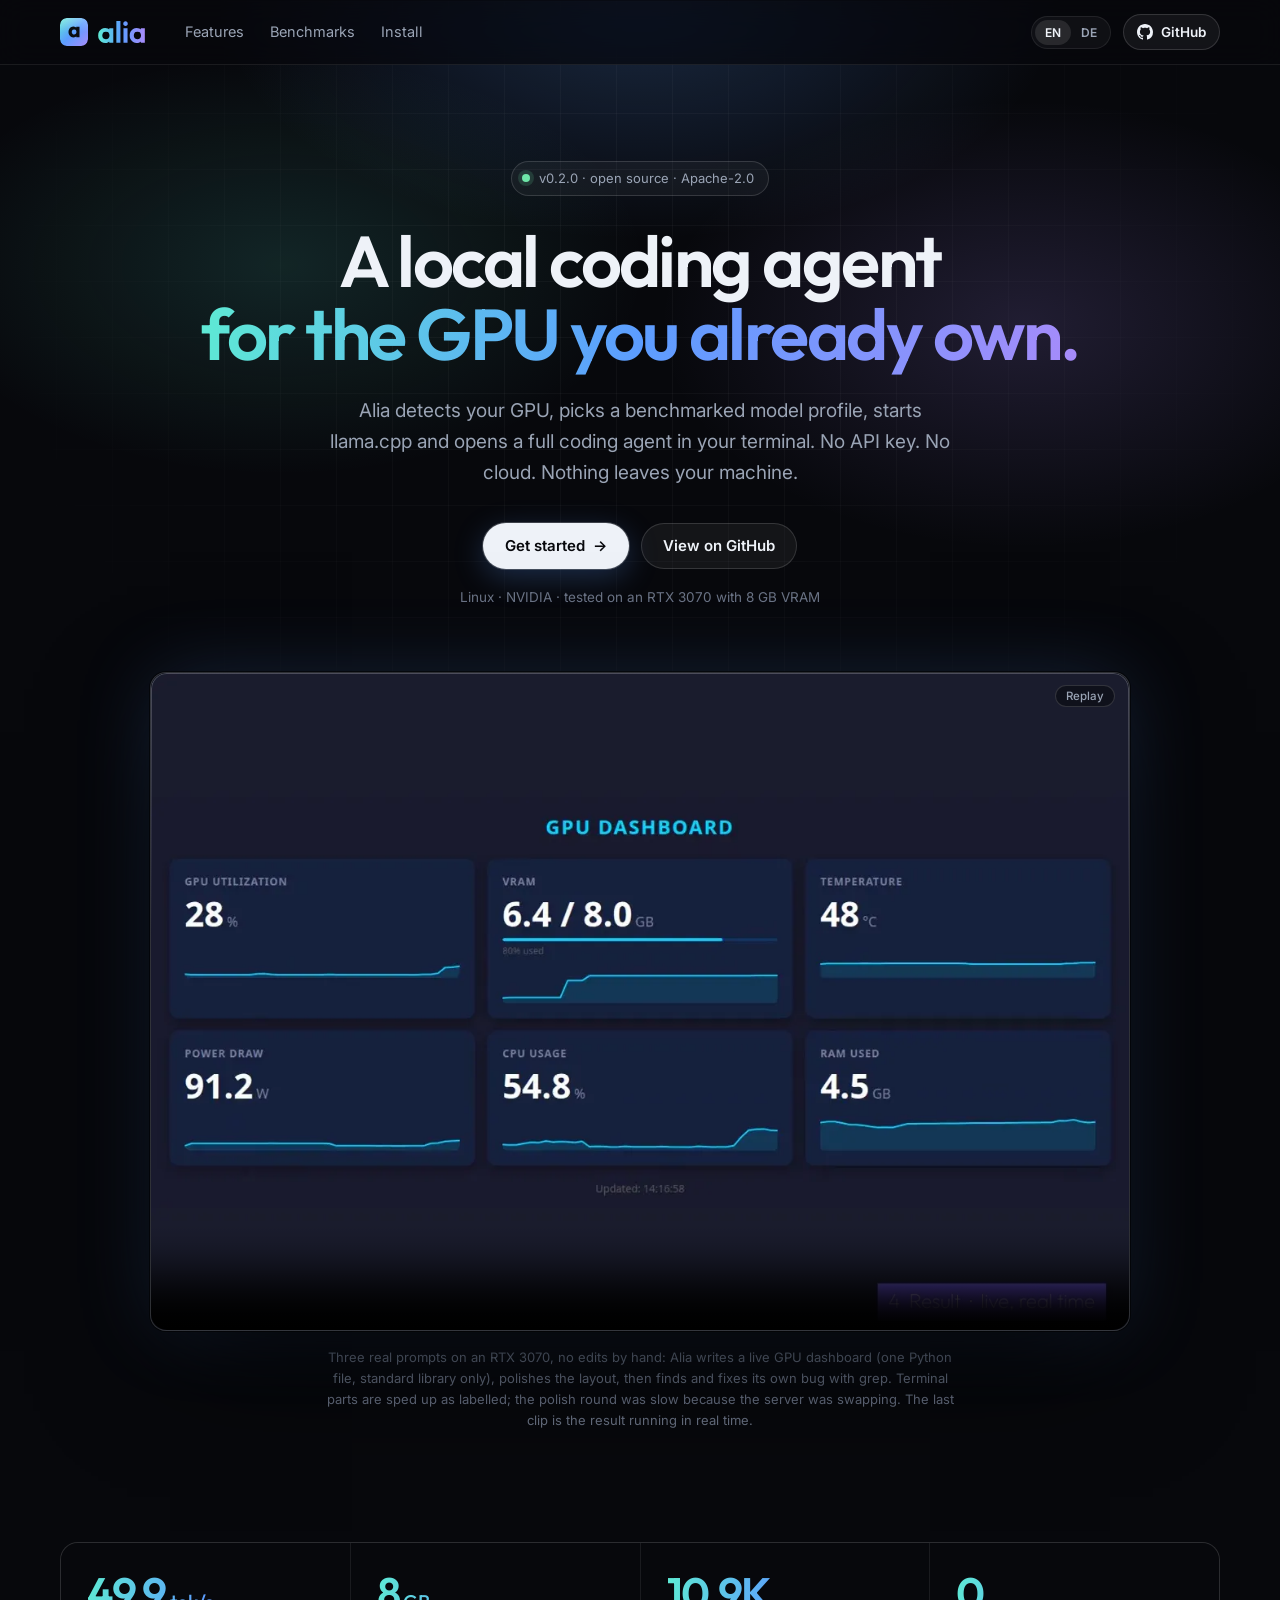
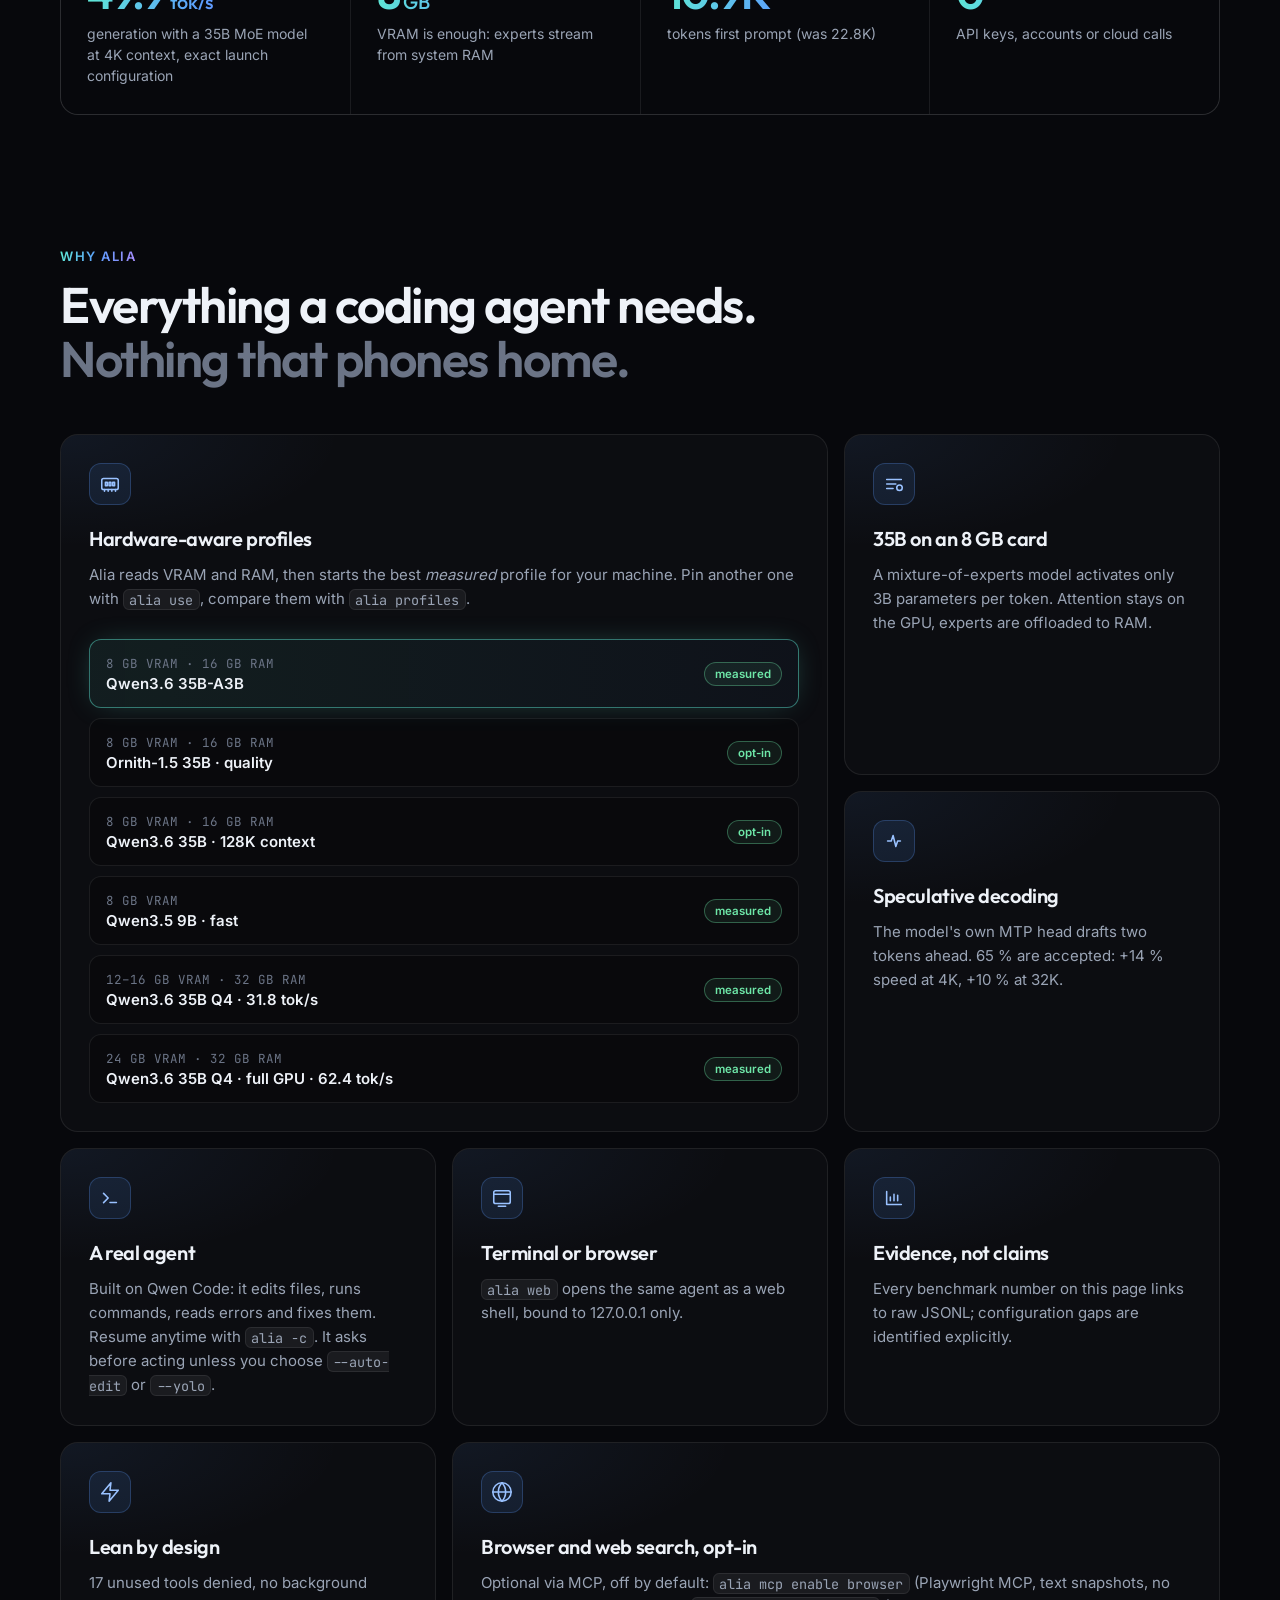
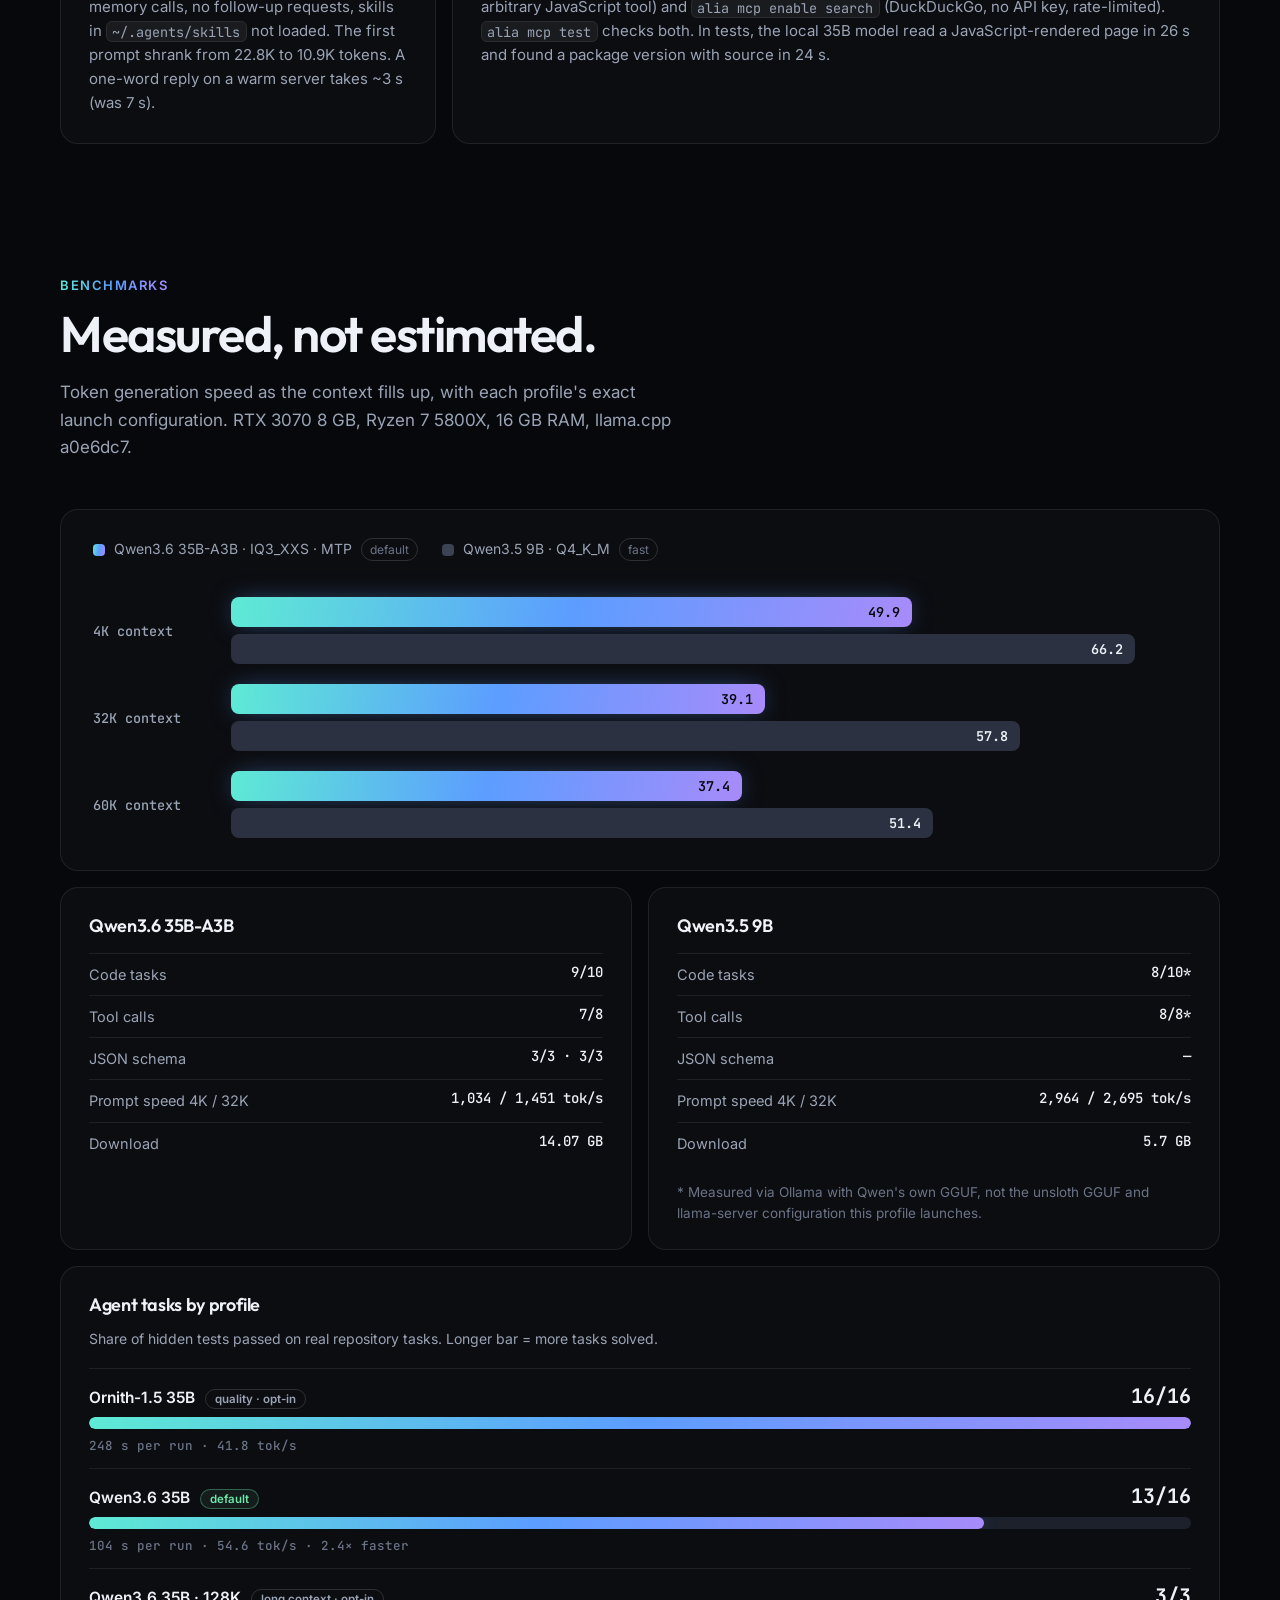
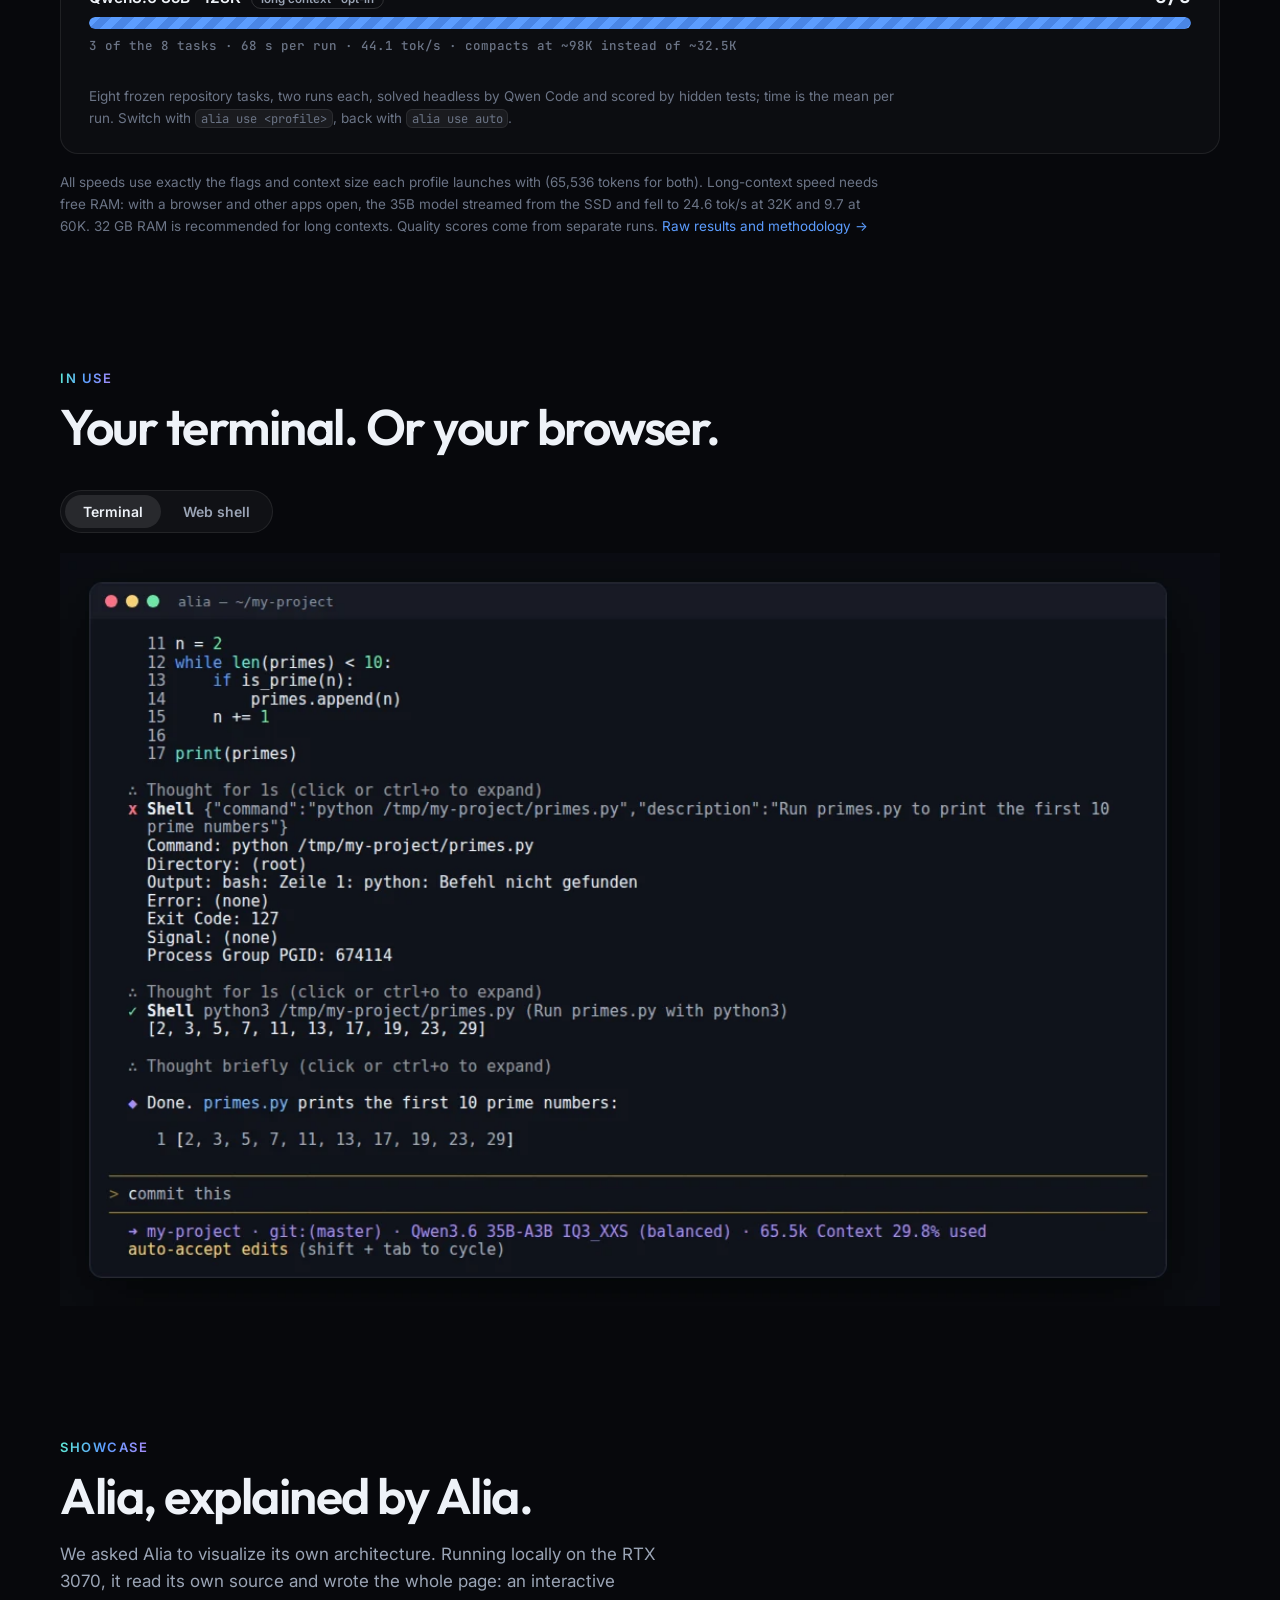
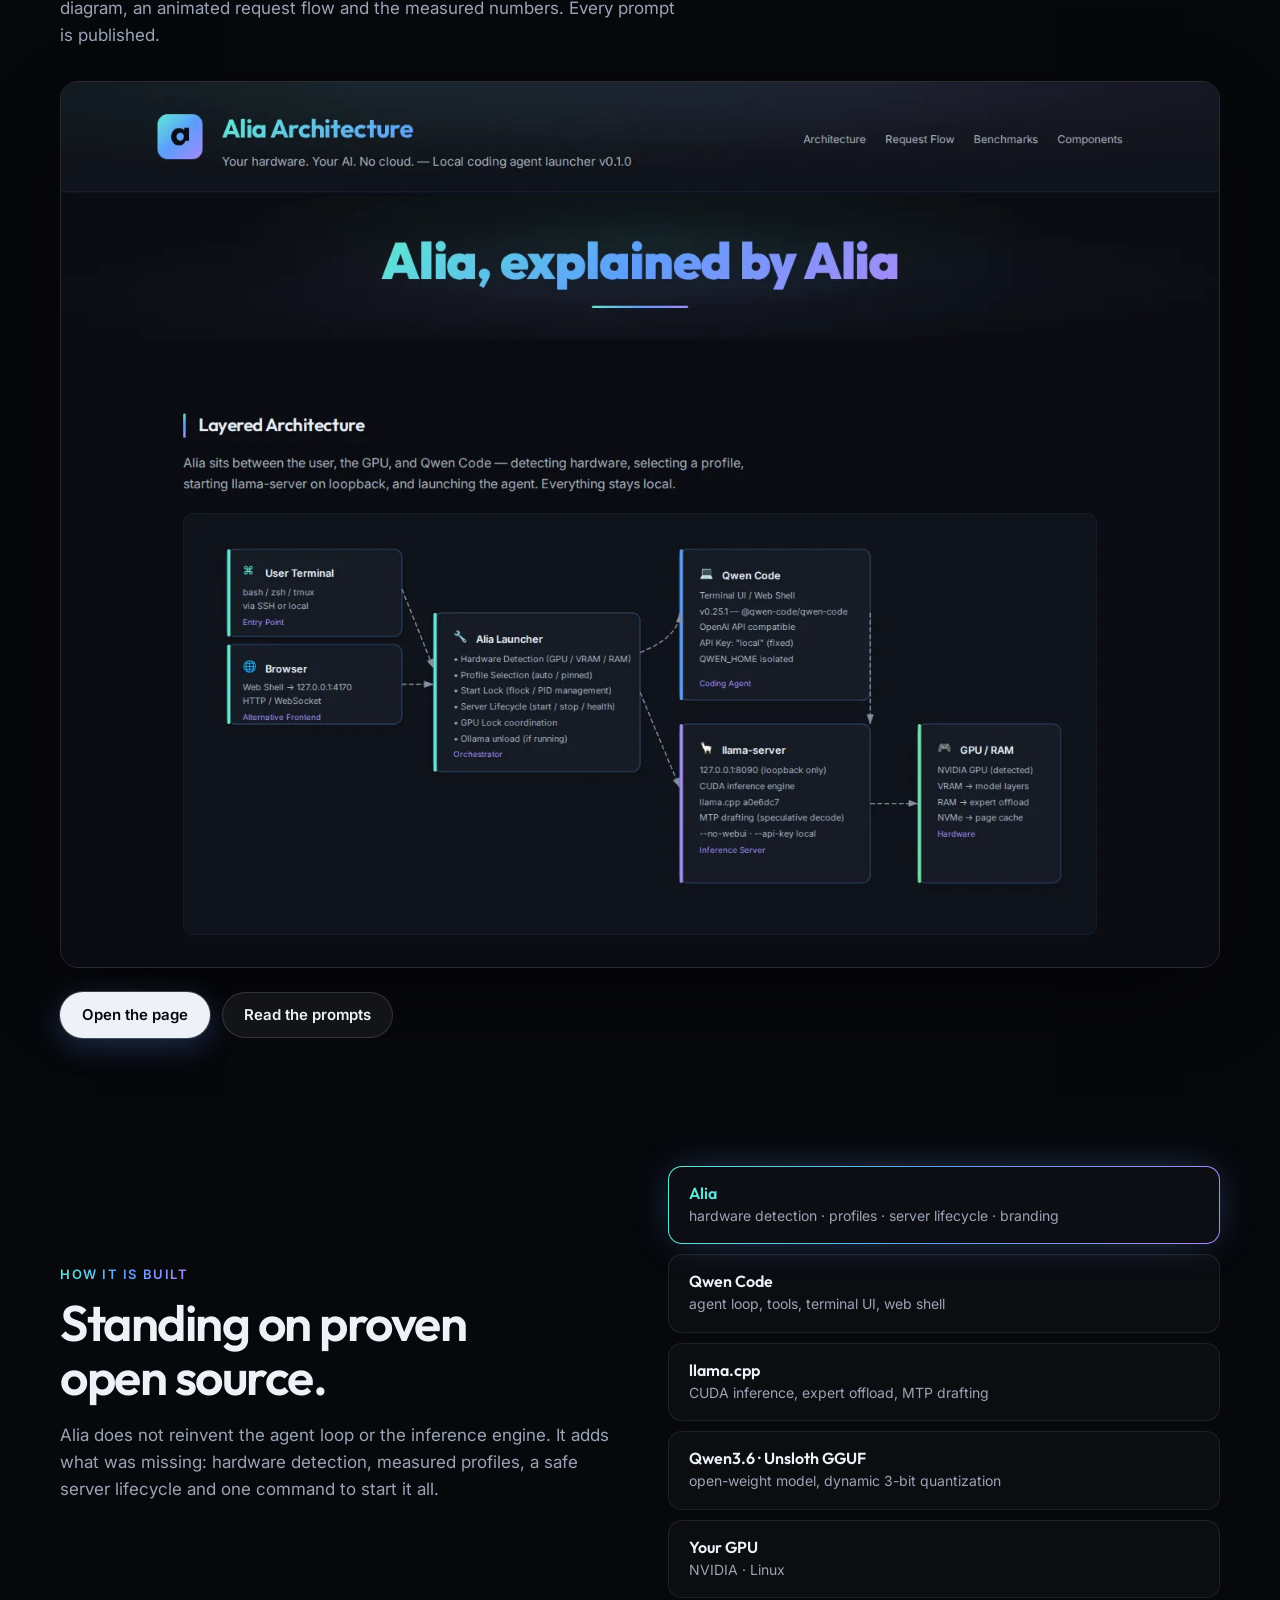
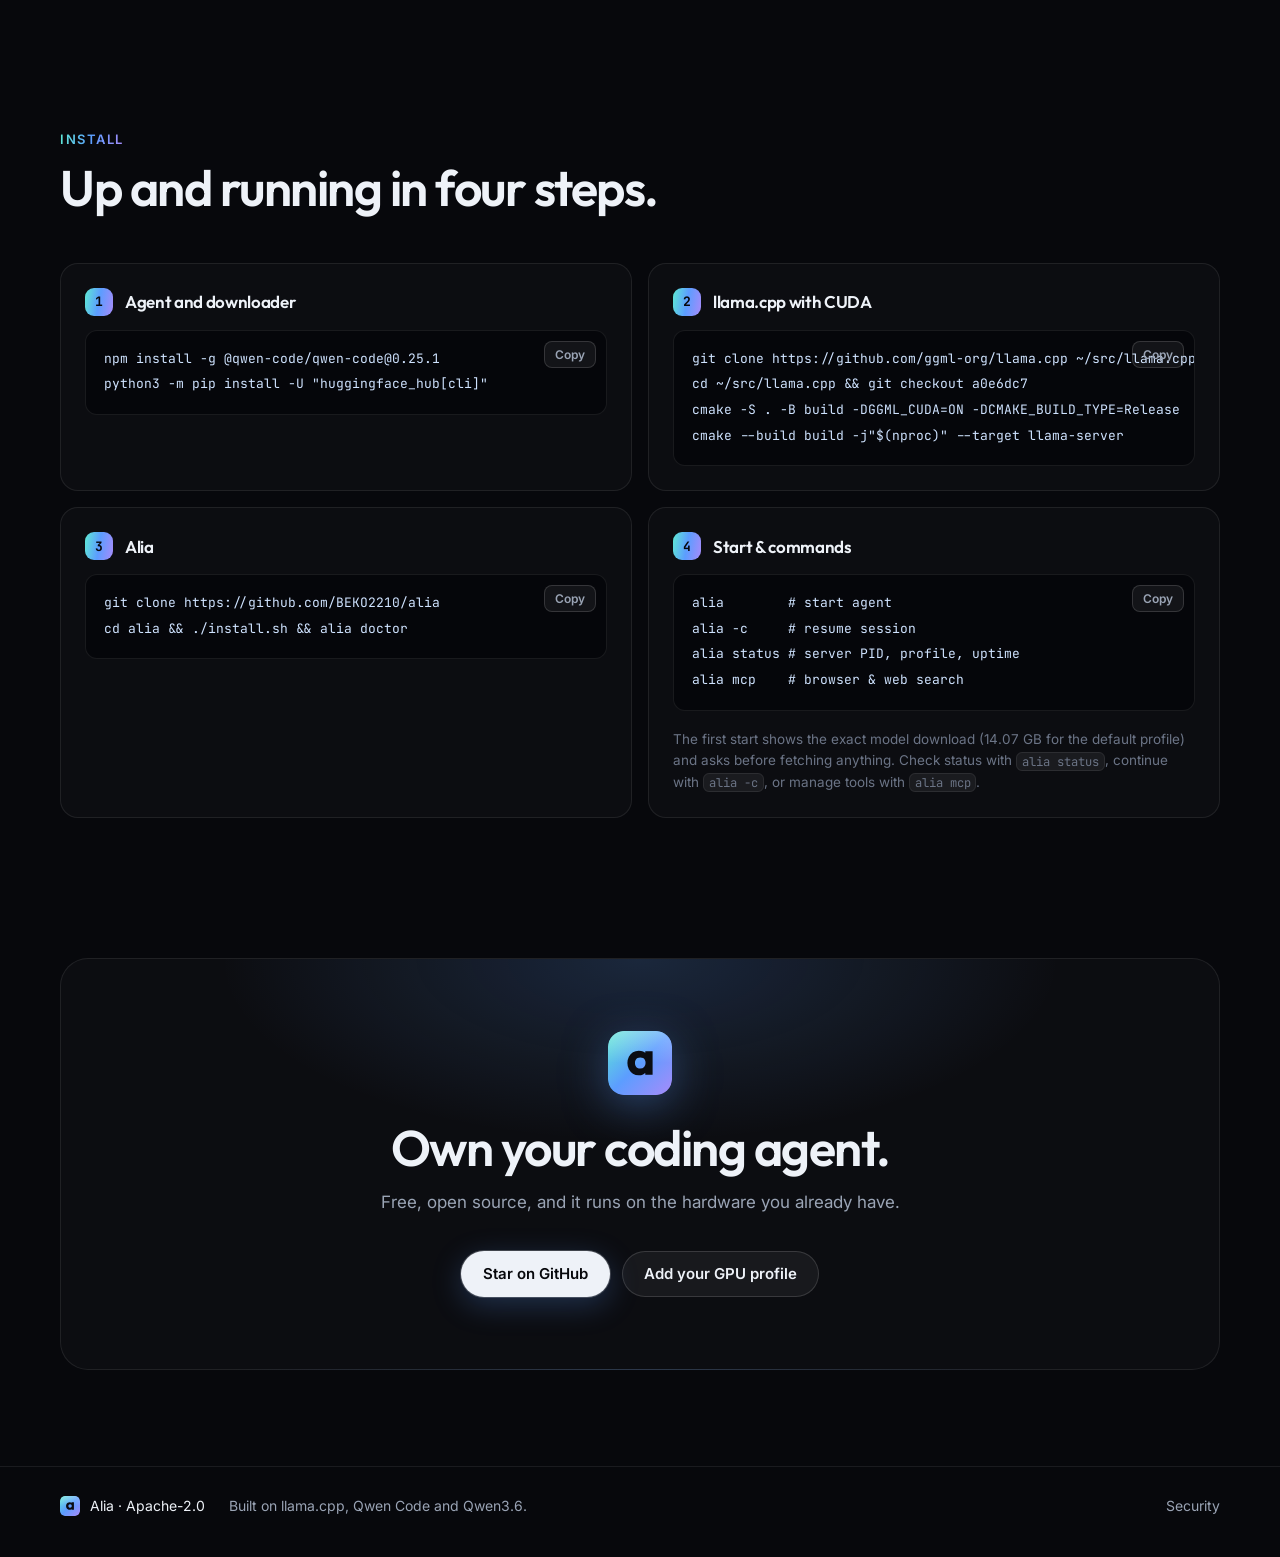
==== commit 7246d086: "Measure the 12-16 GB and 24 GB profiles on Colab GPUs Both Qwen3.6-35B Q4_K_XL profiles ran with the" ====
--- a/site/index.html
+++ b/site/index.html
@@ -92,8 +92,8 @@
               <div class="pr"><span>8 GB VRAM · 16 GB RAM</span><b>Ornith-1.5 35B · quality</b><i class="chip ok" data-i18n="chip.optin">opt-in</i></div>
               <div class="pr"><span>8 GB VRAM · 16 GB RAM</span><b>Qwen3.6 35B · 128K context</b><i class="chip ok" data-i18n="chip.optin">opt-in</i></div>
               <div class="pr"><span>8 GB VRAM</span><b>Qwen3.5 9B · fast</b><i class="chip ok" data-i18n="chip.measured">measured</i></div>
-              <div class="pr"><span>12–16 GB VRAM</span><b>Qwen3.6 35B Q4</b><i class="chip" data-i18n="chip.unmeasured">unmeasured</i></div>
-              <div class="pr"><span>24 GB VRAM</span><b>Qwen3.6 35B Q4 · full GPU</b><i class="chip" data-i18n="chip.unmeasured">unmeasured</i></div>
+              <div class="pr"><span>12–16 GB VRAM · 32 GB RAM</span><b>Qwen3.6 35B Q4 · 31.8 tok/s</b><i class="chip ok" data-i18n="chip.measured">measured</i></div>
+              <div class="pr"><span>24 GB VRAM · 32 GB RAM</span><b>Qwen3.6 35B Q4 · full GPU · 62.4 tok/s</b><i class="chip ok" data-i18n="chip.measured">measured</i></div>
             </div>
           </article>
           <article class="card">
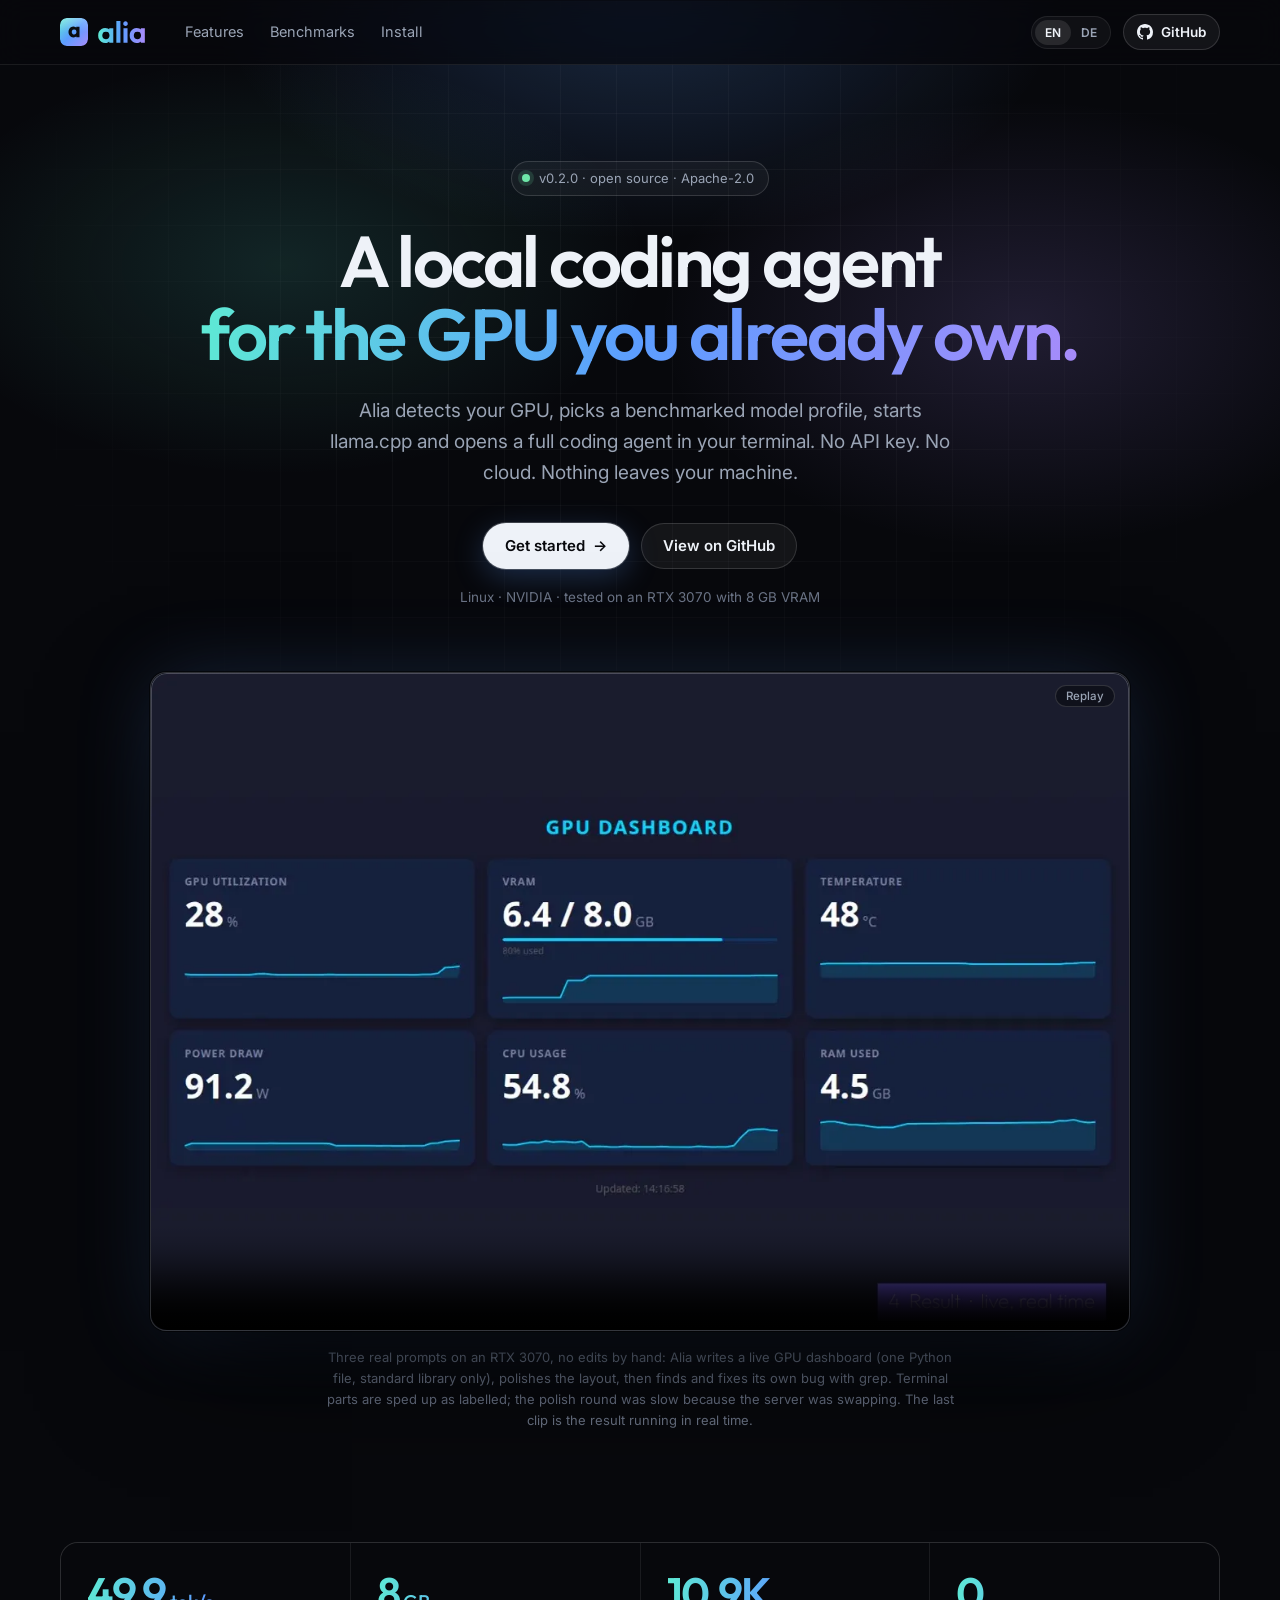
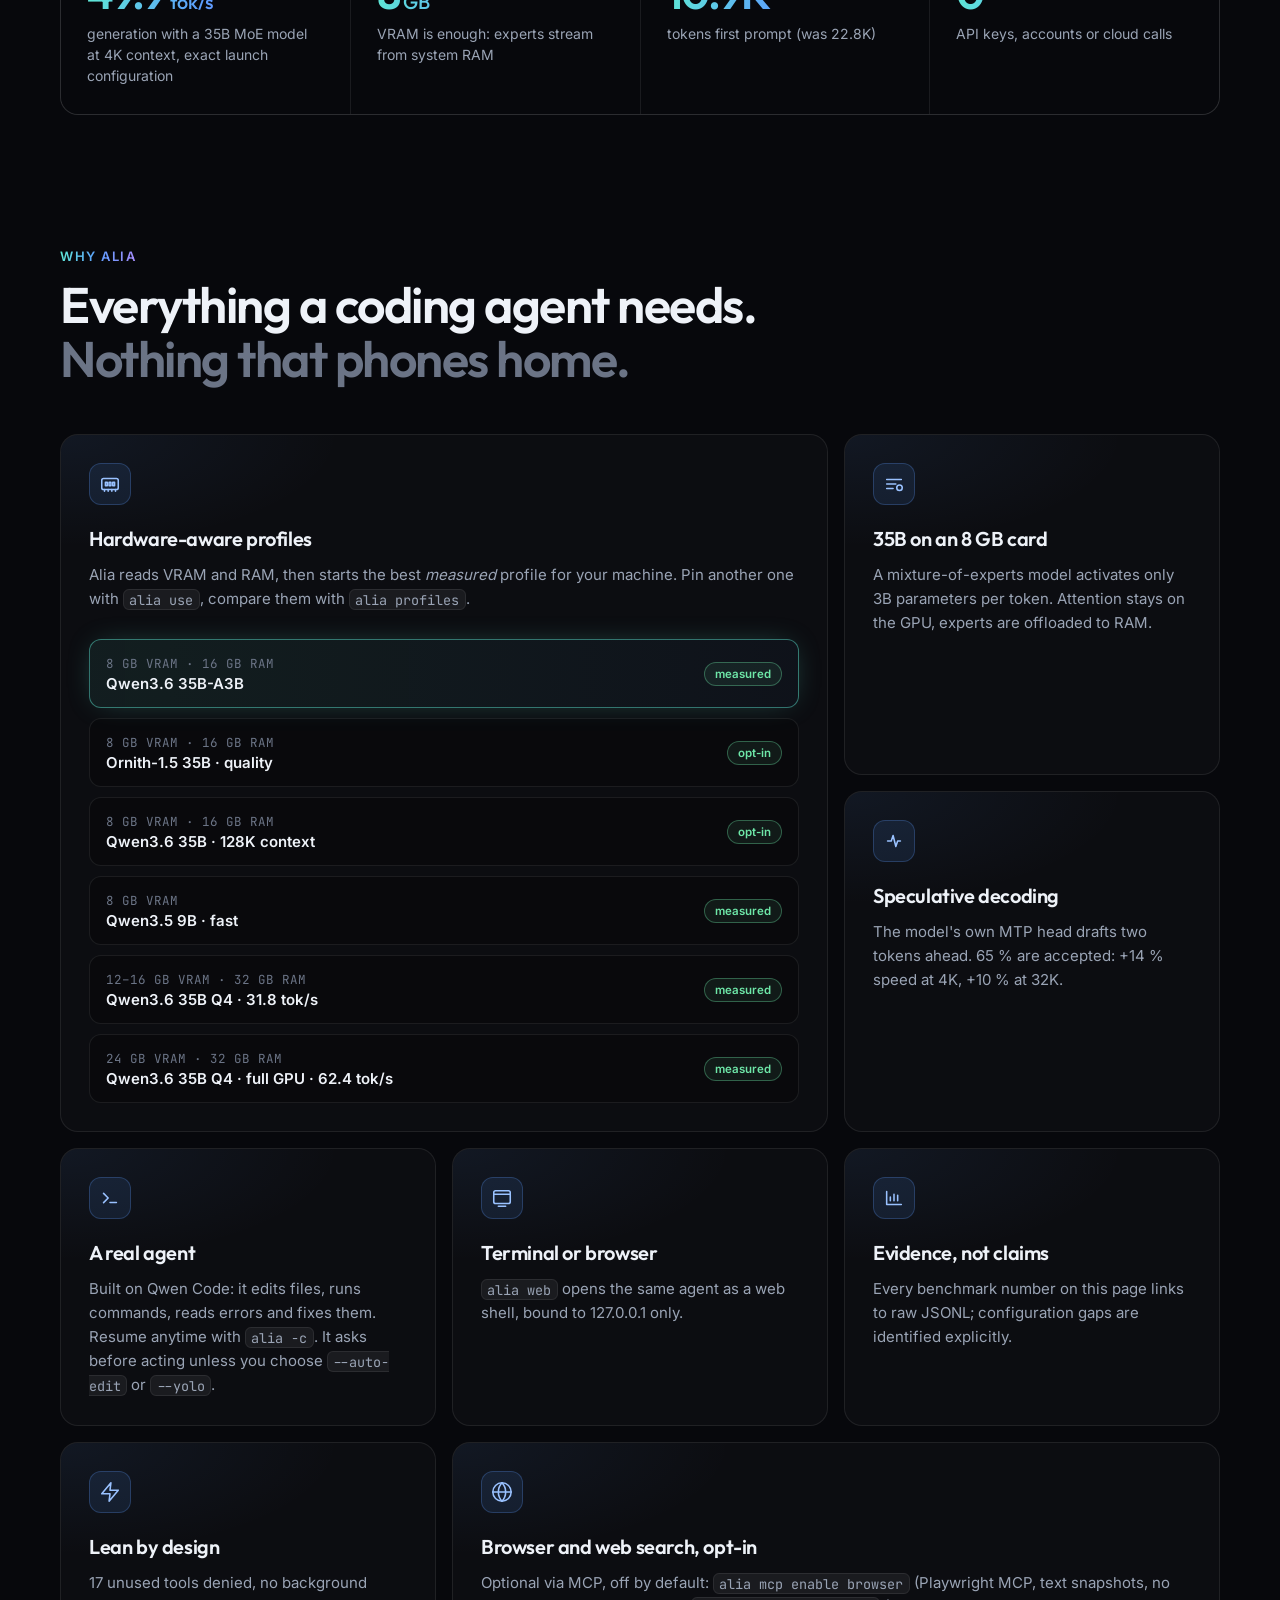
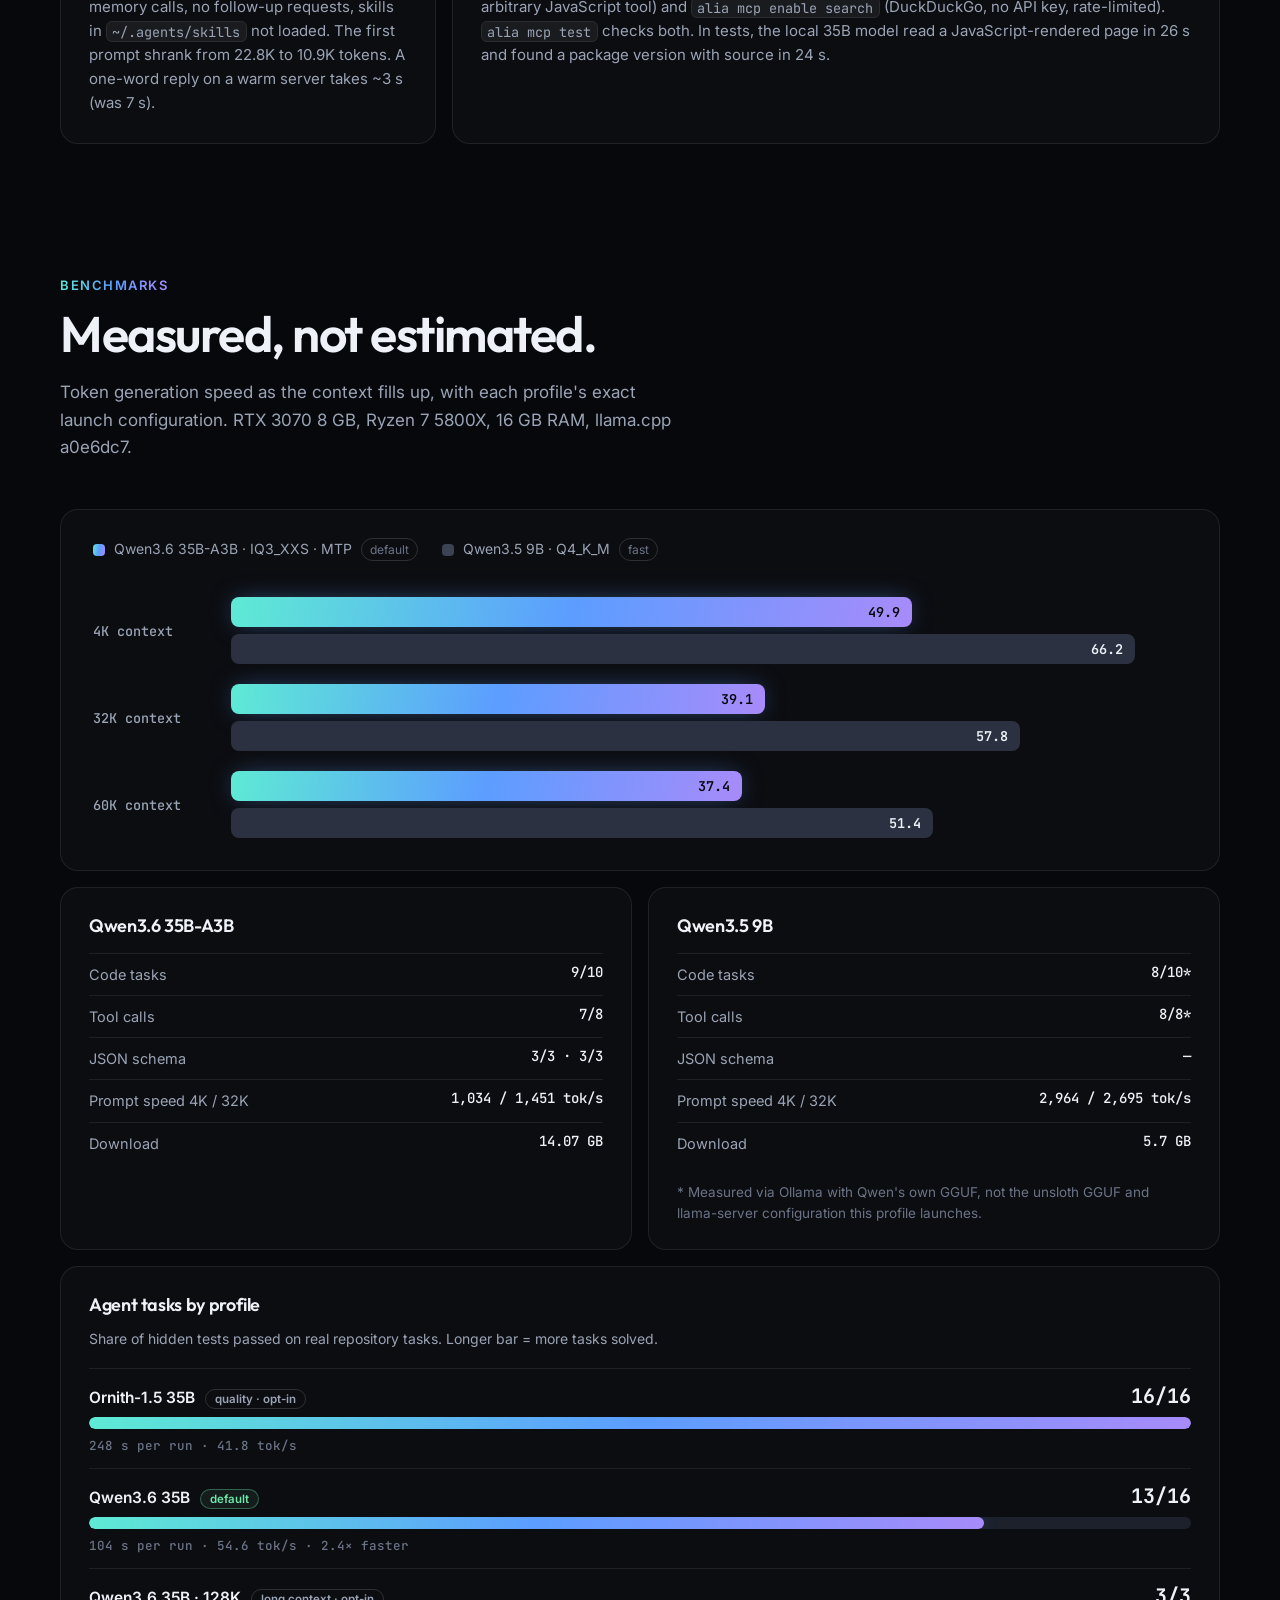
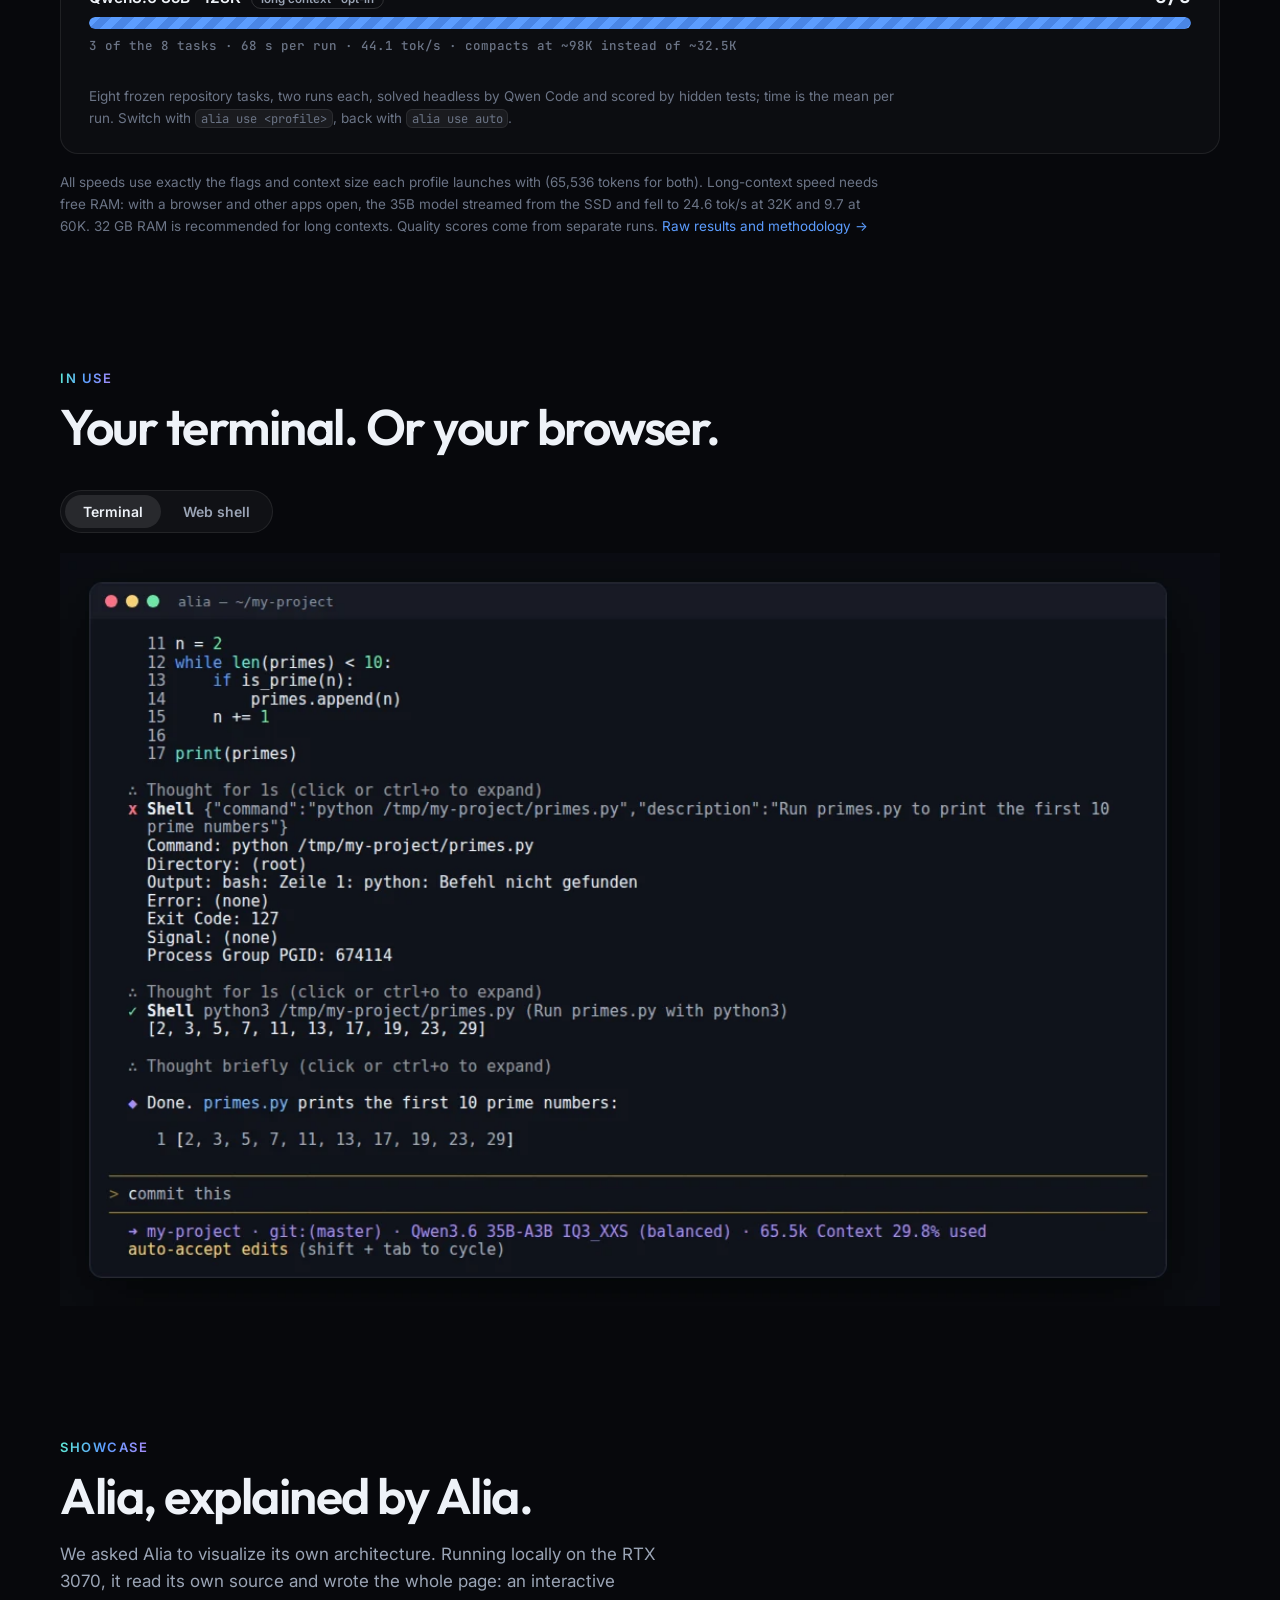
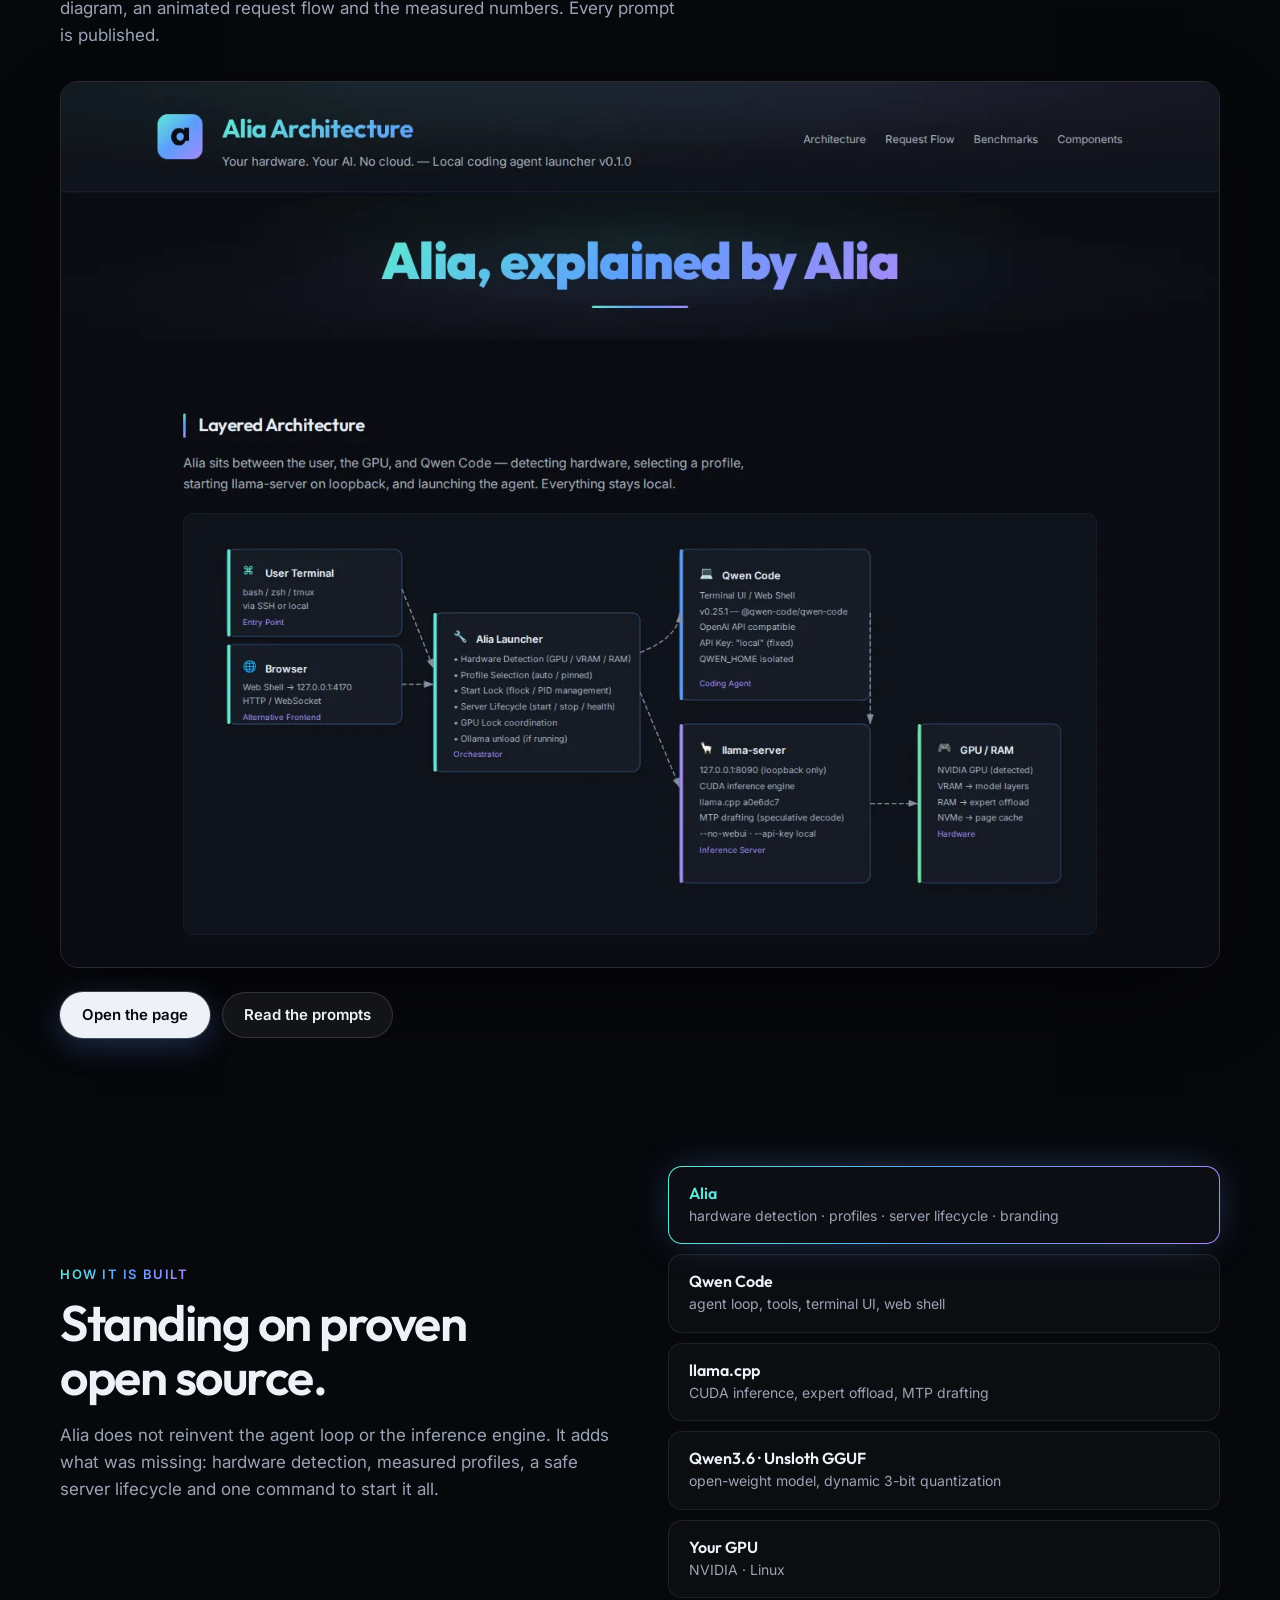
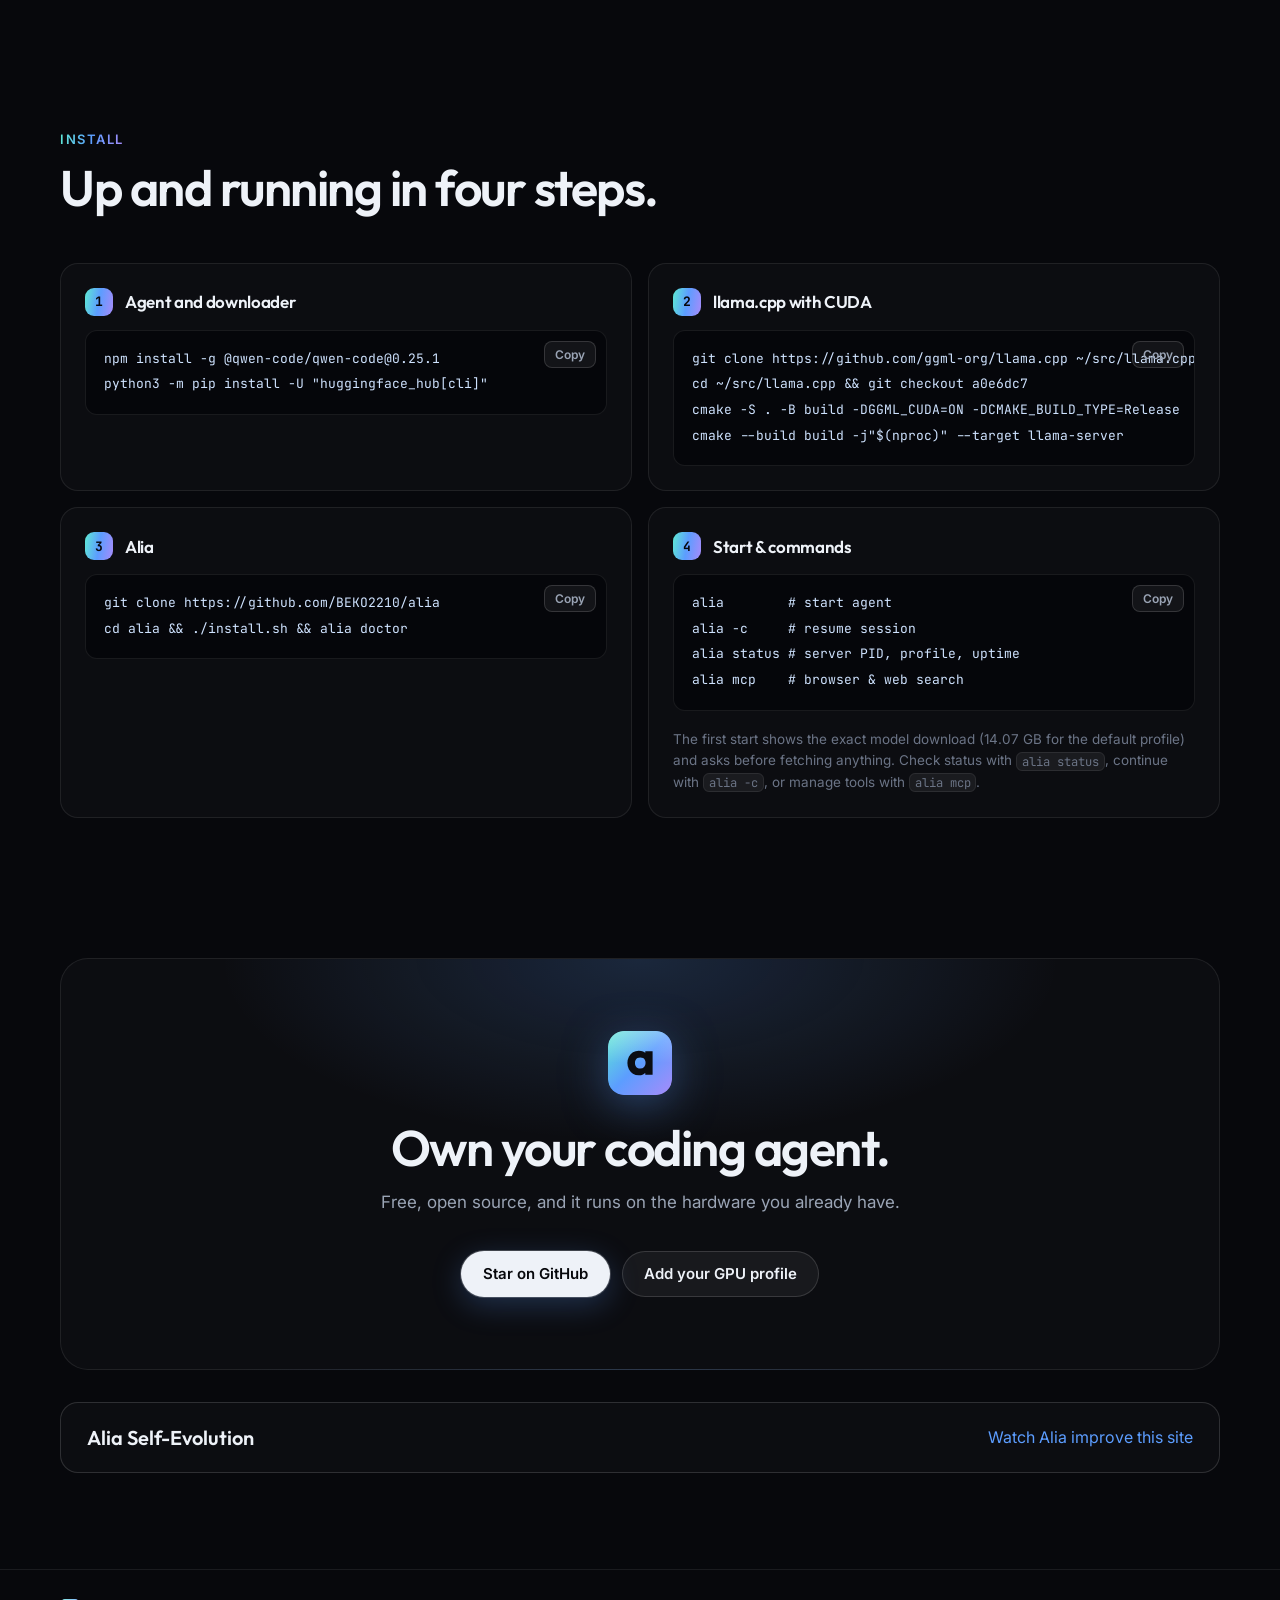
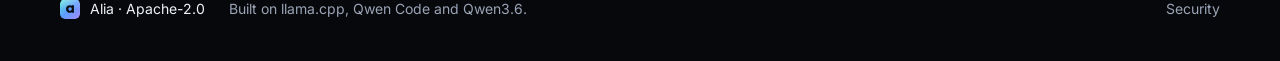
==== commit e39ea9bb: "Self-evolution round 0: site checks, round data, runner, page Infrastructure so Alia can later impro" ====
--- a/site/index.html
+++ b/site/index.html
@@ -308,6 +308,13 @@
         <a class="btn btn-glass" href="https://github.com/BEKO2210/alia/blob/main/CONTRIBUTING.md" data-i18n="final.contrib">Add your GPU profile</a>
       </div>
     </section>
+
+    <aside class="evolution-link wrap">
+      <a href="evolution/">
+        <strong data-i18n="evolution.title">Alia Self-Evolution</strong>
+        <span data-i18n="evolution.sub">Watch Alia improve this site</span>
+      </a>
+    </aside>
   </main>
 
   <footer class="foot">
--- a/site/style.css
+++ b/site/style.css
@@ -222,6 +222,10 @@
 .final img { border-radius: 16px; box-shadow: 0 10px 50px -8px rgba(92, 157, 255, .6); margin-bottom: 26px; }
 .final h2 { max-width: none; }
 .final p { color: var(--mut); font-size: 17px; margin: 14px 0 0; }
+.evolution-link { margin-top: 32px; }
+.evolution-link a { display: flex; align-items: center; justify-content: space-between; gap: 20px; padding: 22px 26px; border: 1px solid var(--line2); border-radius: var(--r); background: var(--card); text-decoration: none; }
+.evolution-link strong { font: 600 20px var(--head); }
+.evolution-link span { color: var(--blue); }
 
 .foot { margin-top: 96px; border-top: 1px solid var(--line); padding: 28px 0 40px; font-size: 14px; }
 .foot-in { display: flex; align-items: center; gap: 24px; flex-wrap: wrap; }
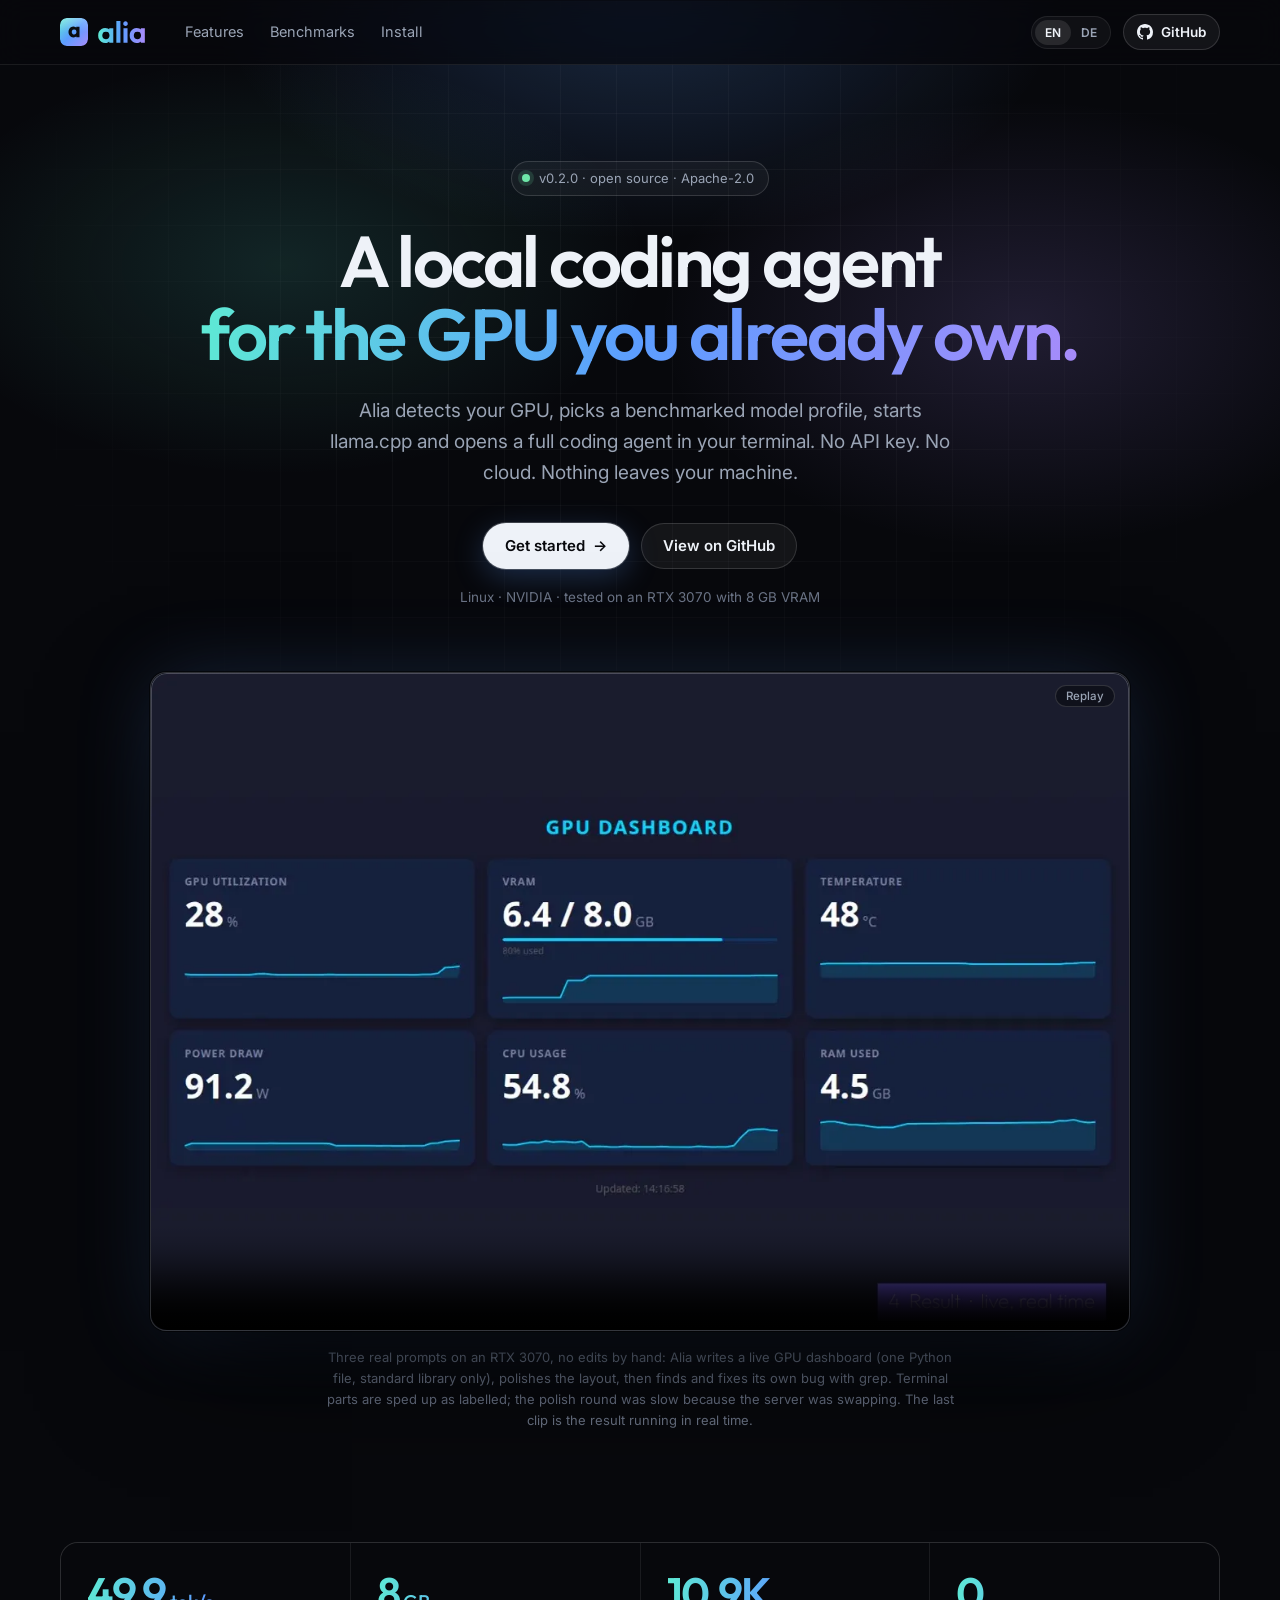
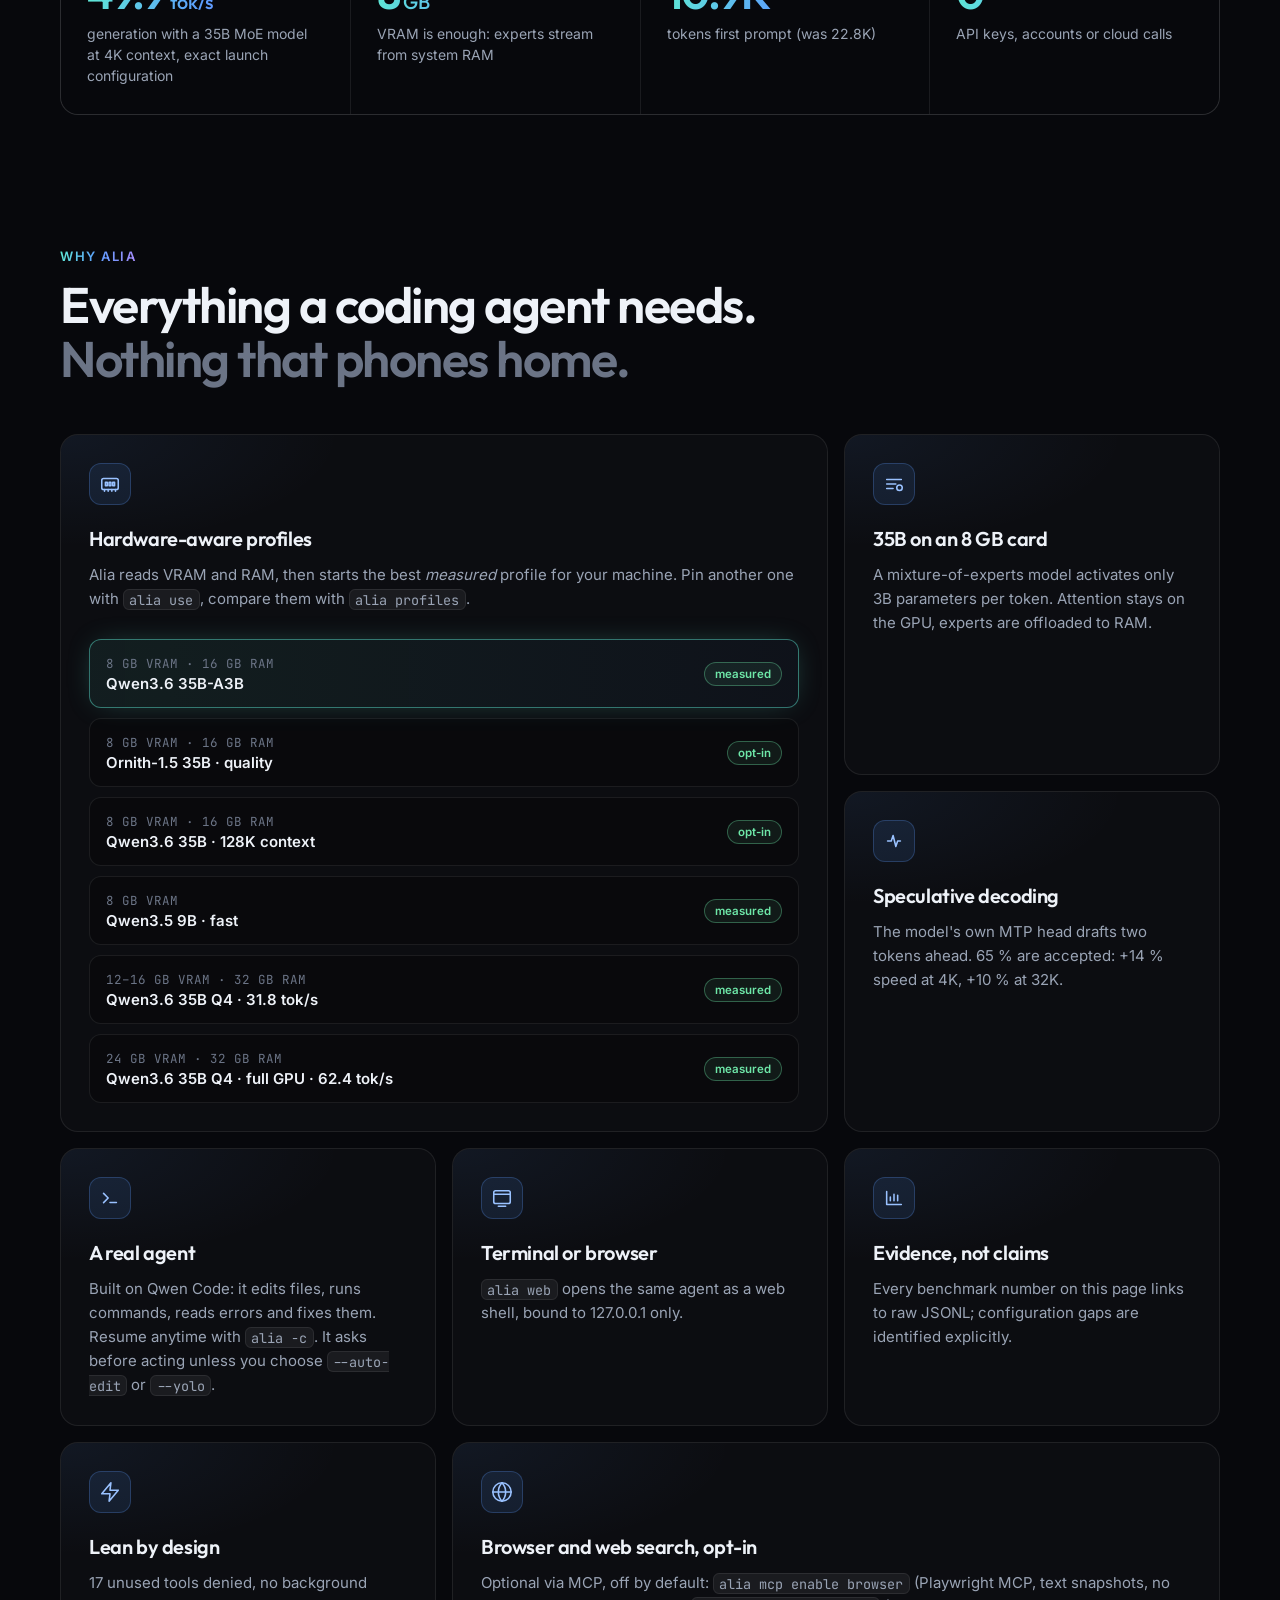
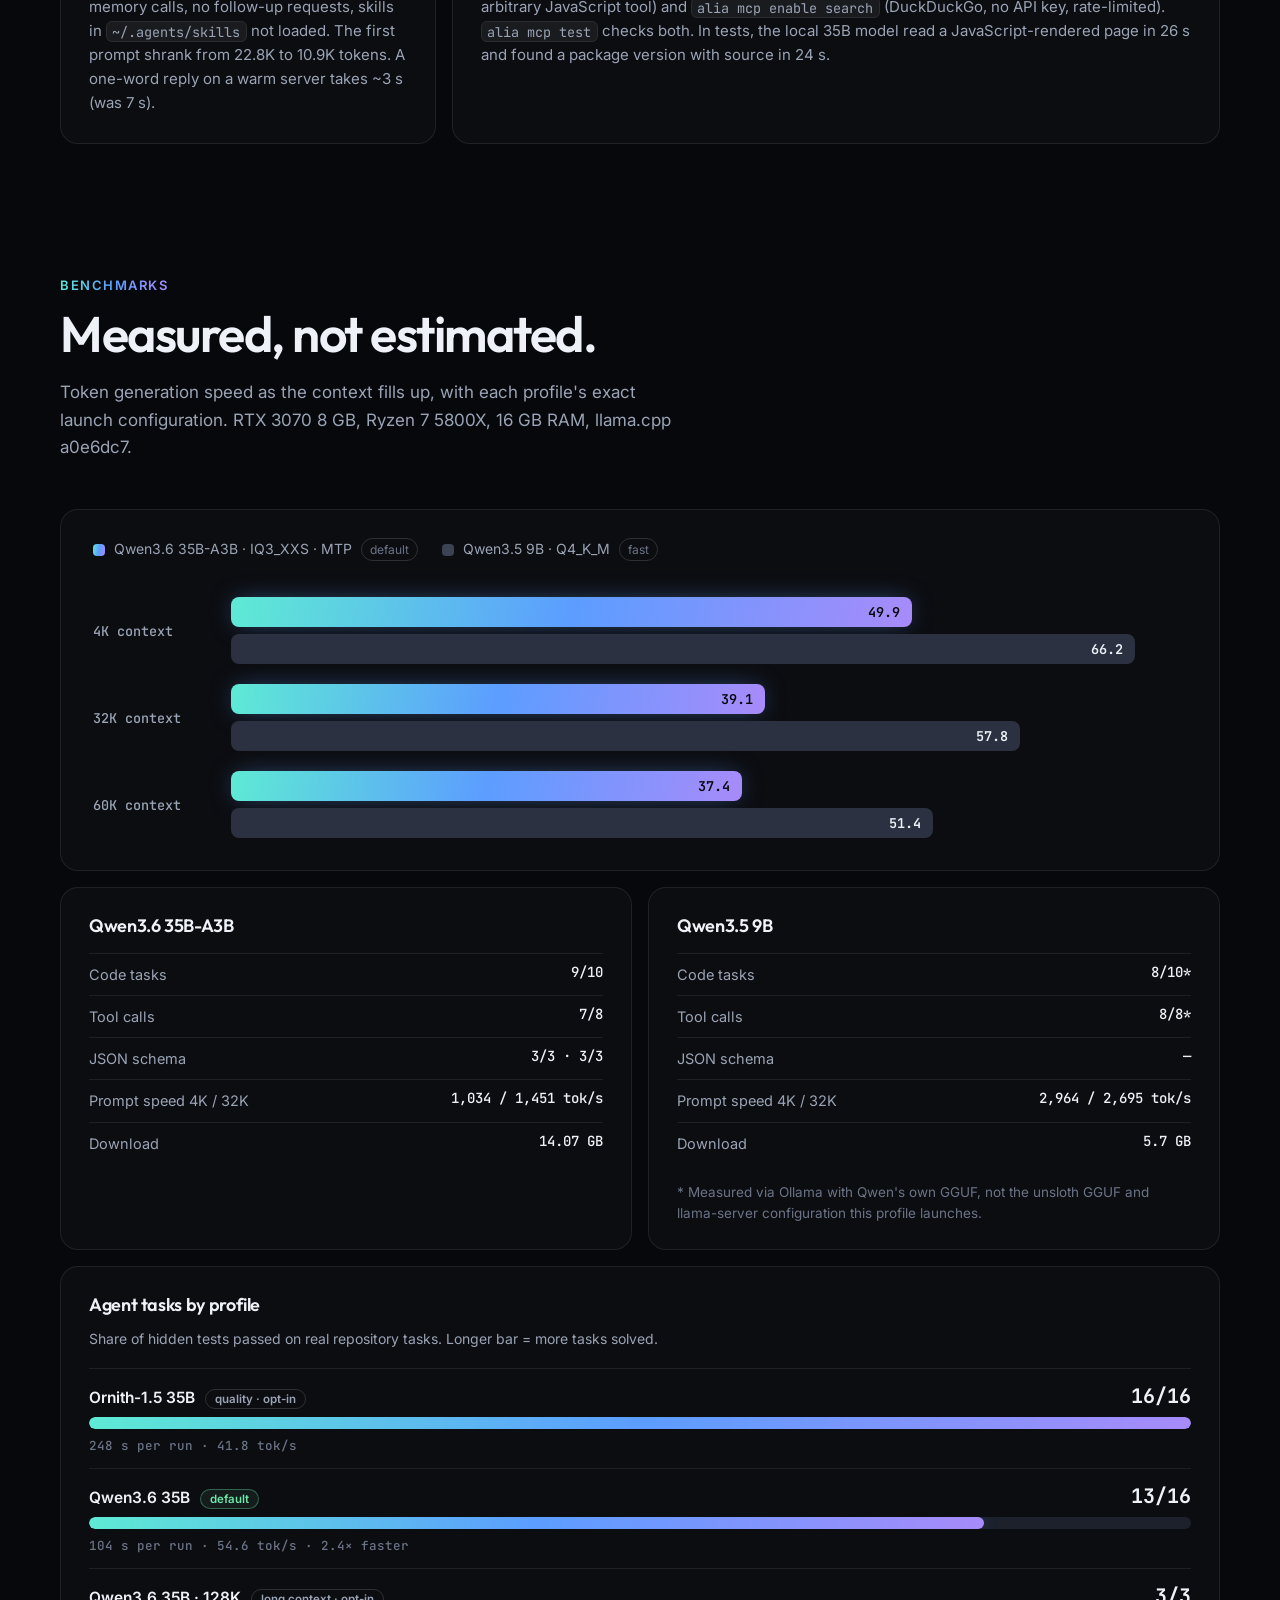
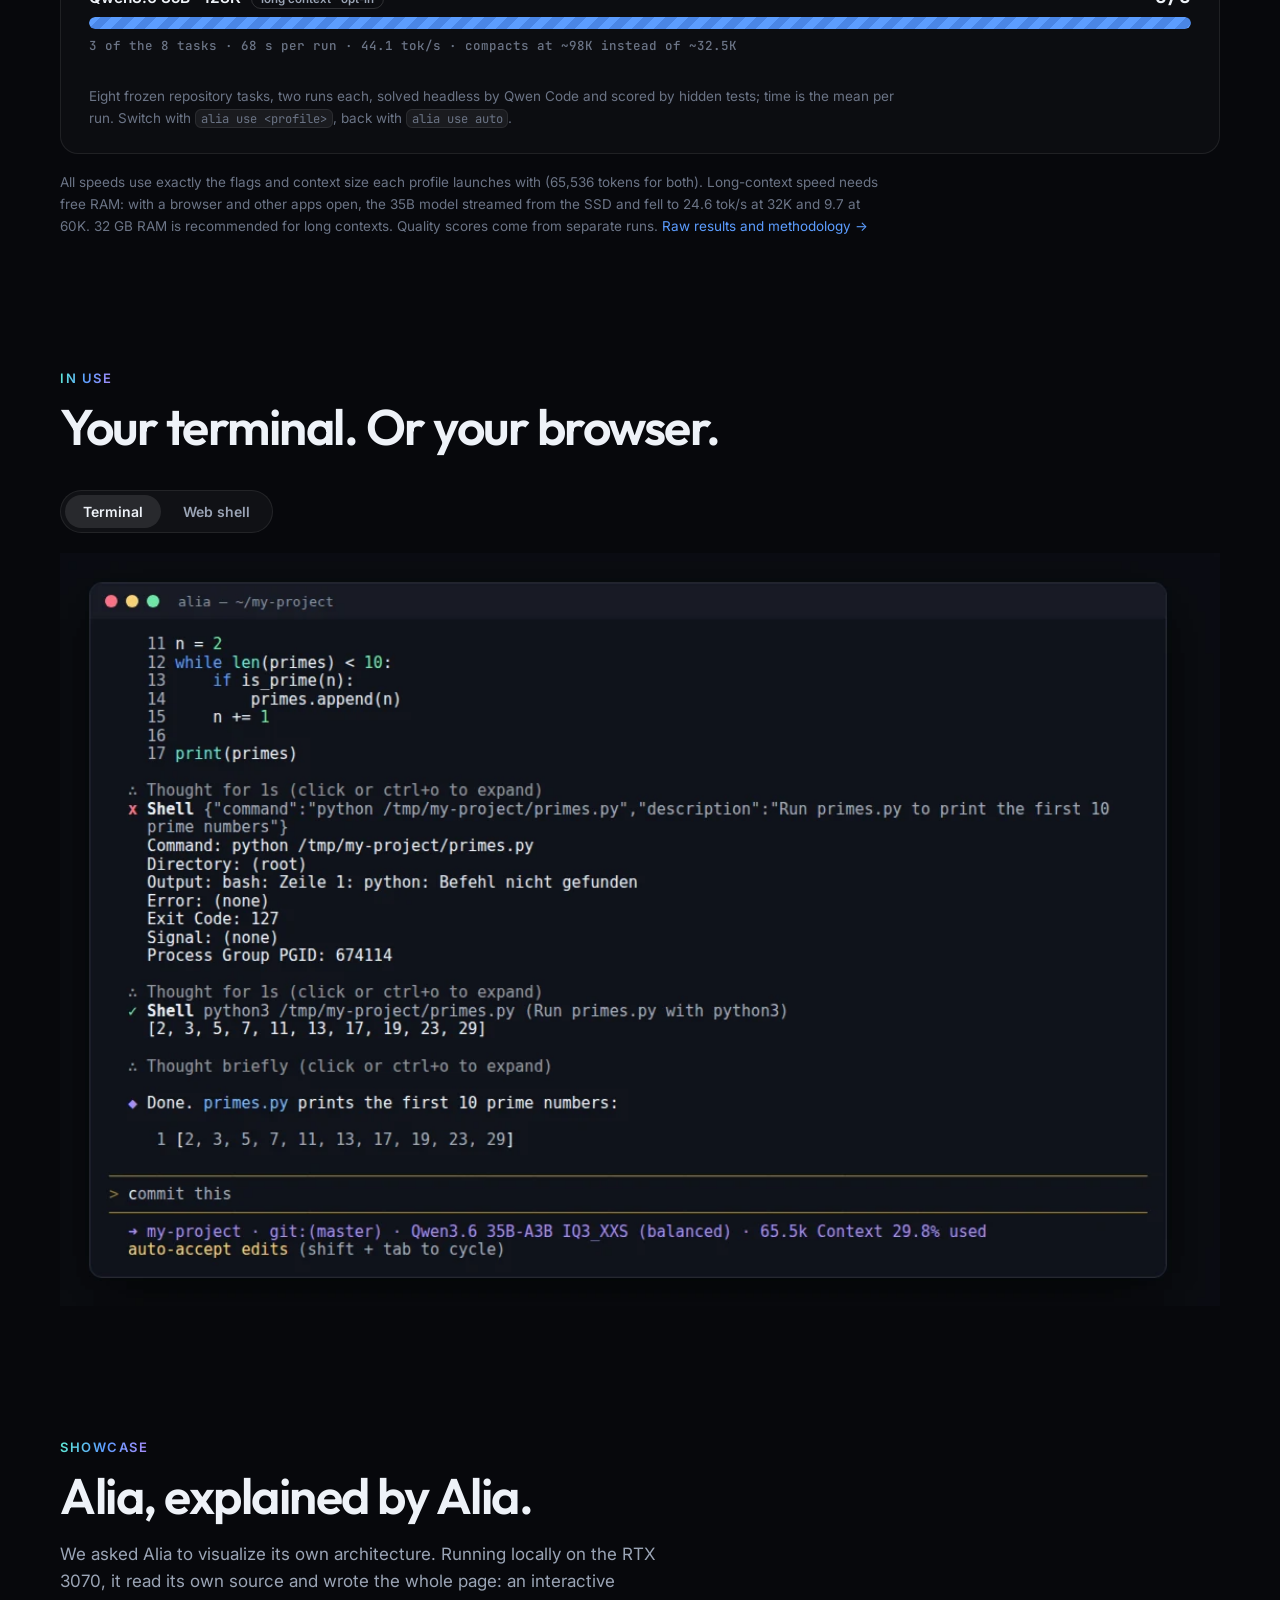
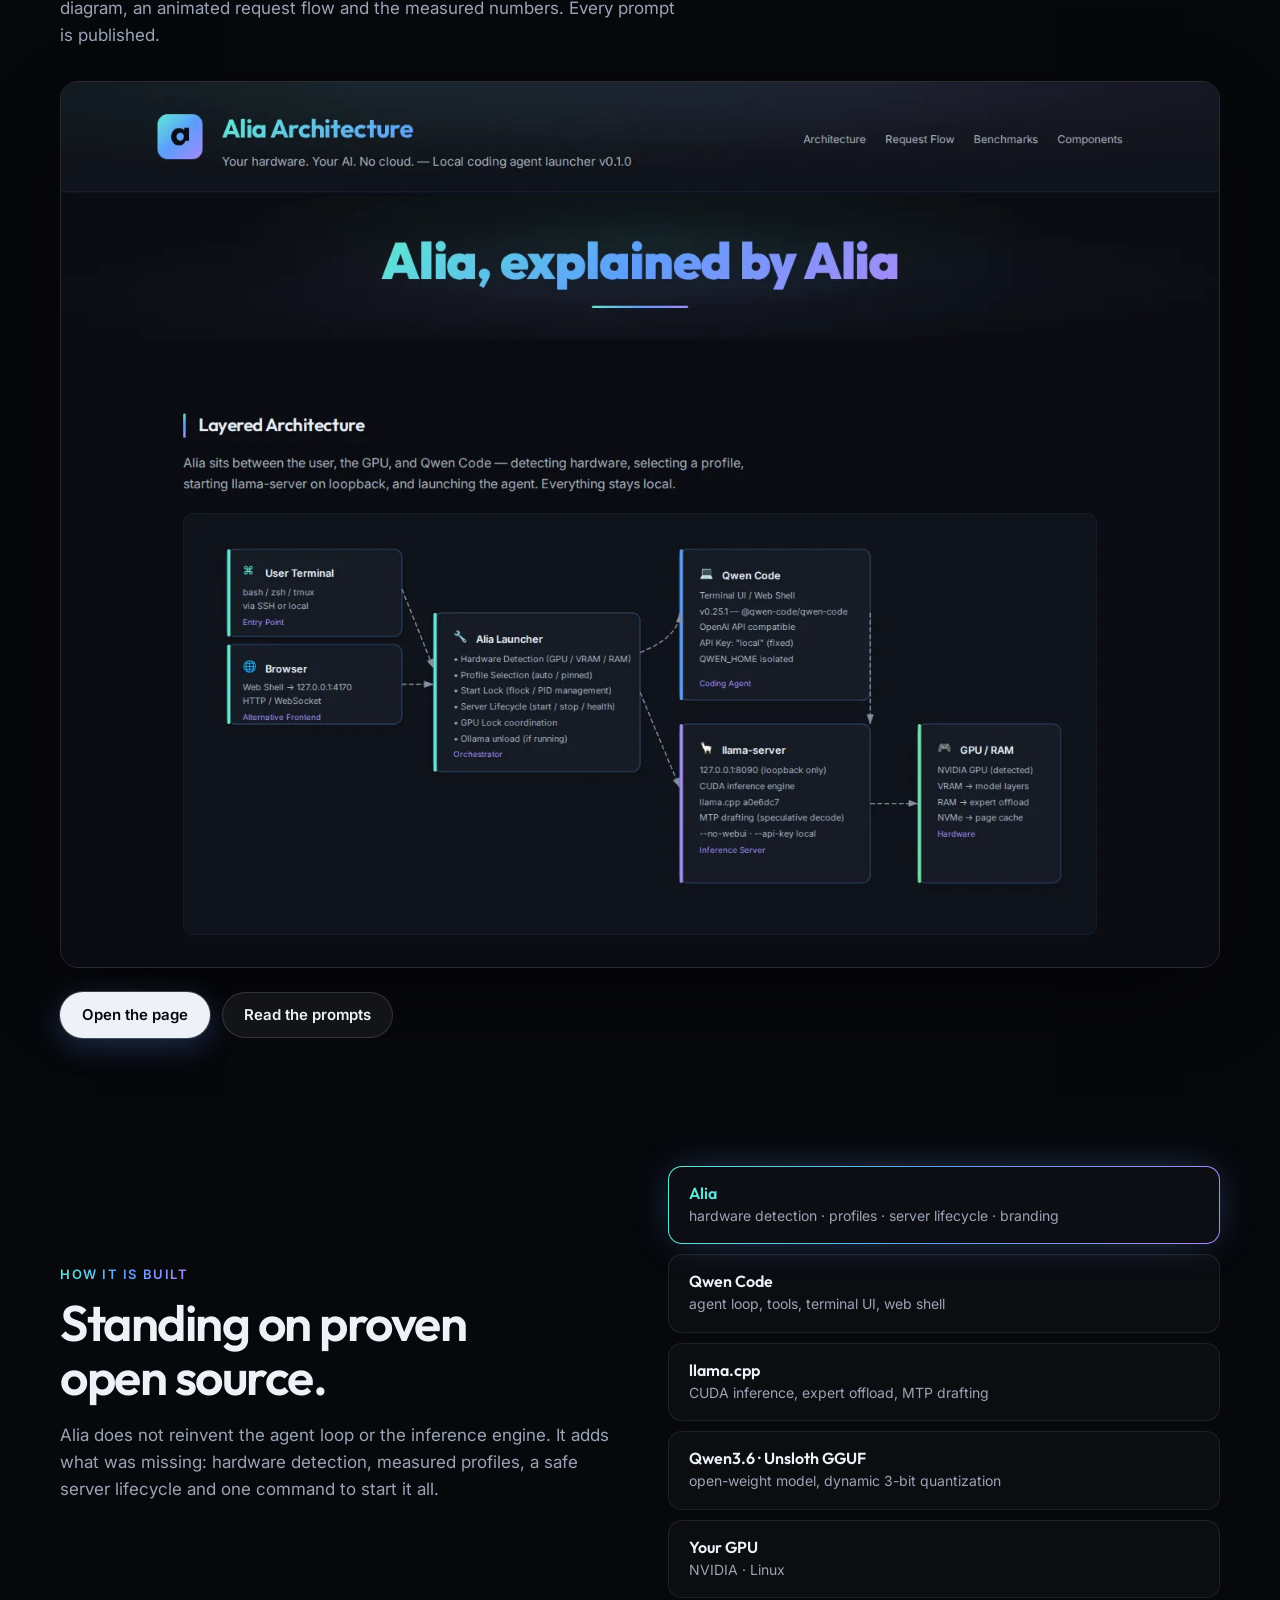
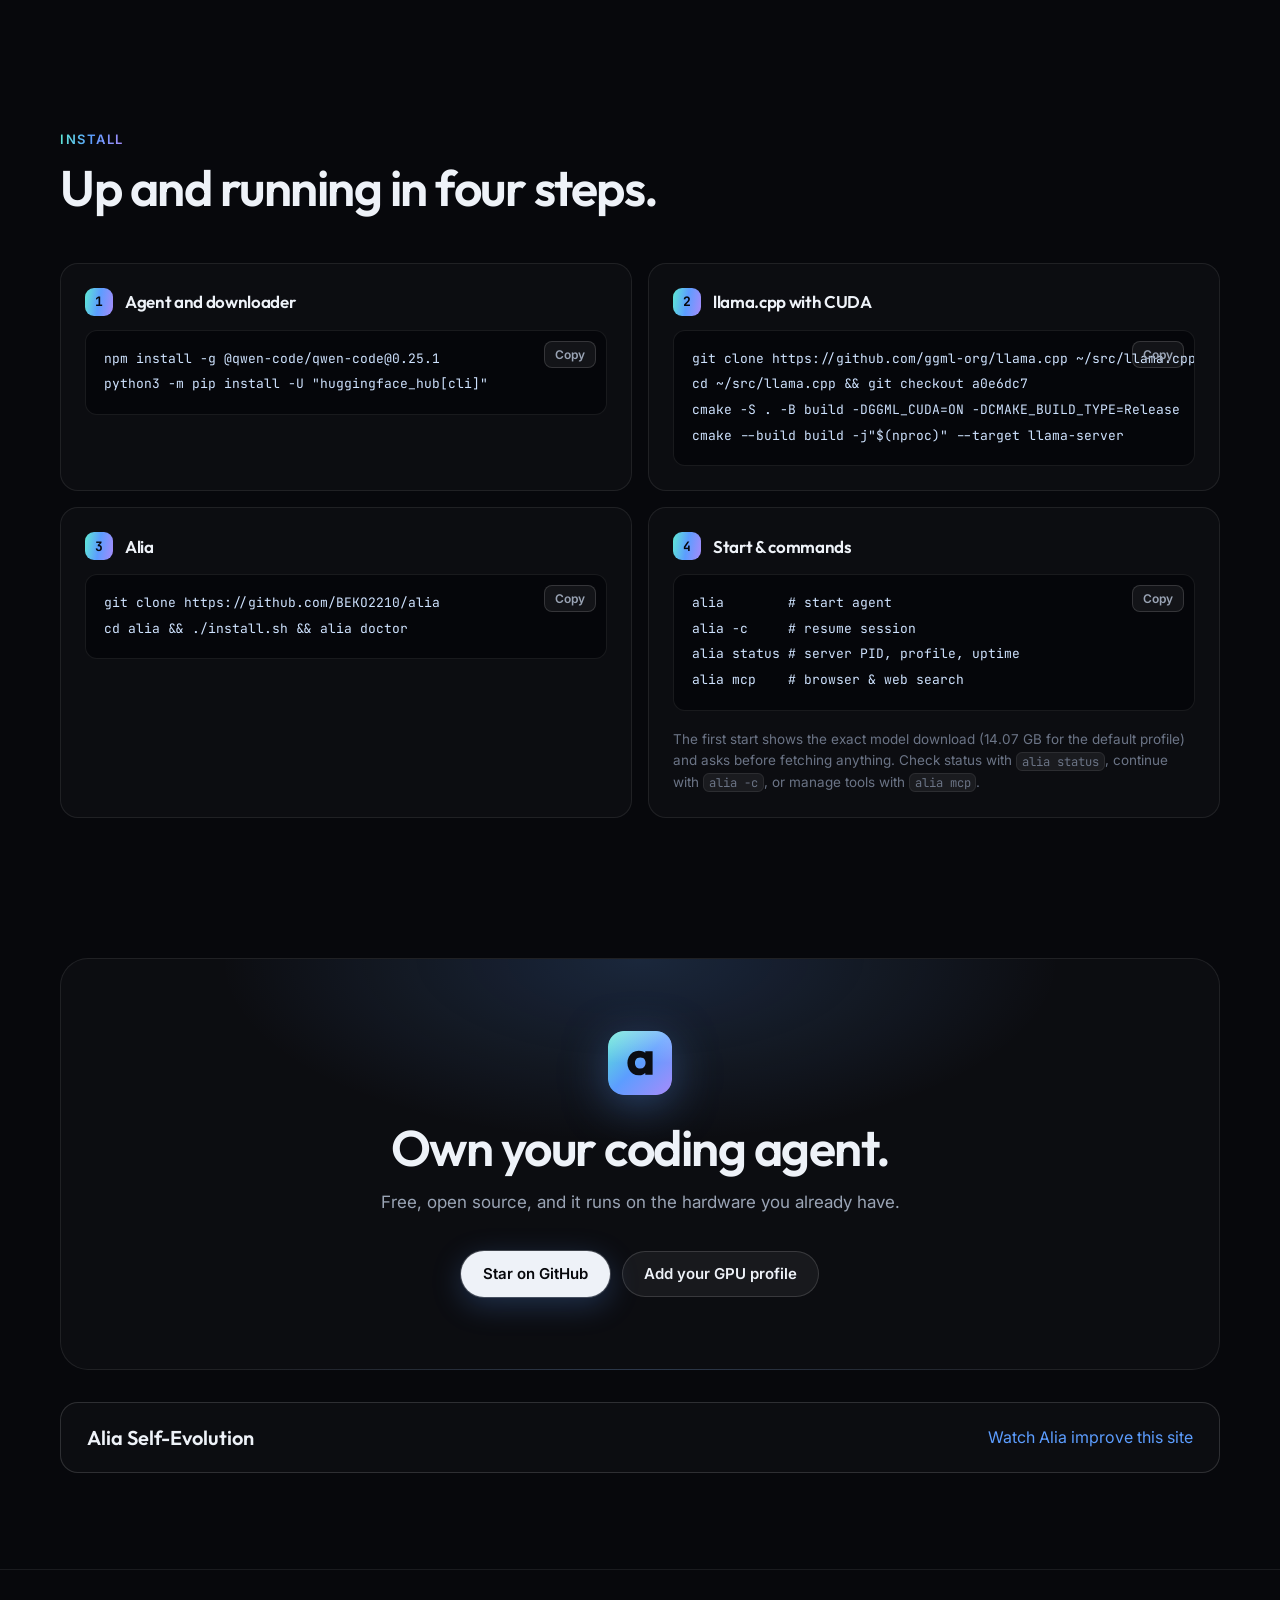
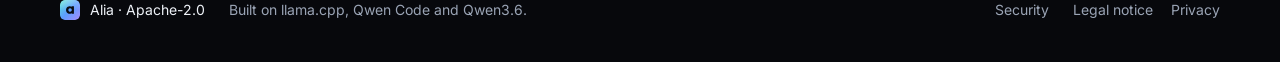
==== commit 75ad41a6: "Site: Impressum and Datenschutz pages, linked from the footers German legal notice (§ 5 DDG) and pri" ====
--- a/site/index.html
+++ b/site/index.html
@@ -13,7 +13,7 @@
   <link rel="apple-touch-icon" href="apple-touch-icon.png">
   <link rel="preload" href="fonts/Outfit.woff2" as="font" type="font/woff2" crossorigin>
   <link rel="preload" href="fonts/Inter.woff2" as="font" type="font/woff2" crossorigin>
-  <link rel="stylesheet" href="style.css?v=4">
+  <link rel="stylesheet" href="style.css?v=5">
 </head>
 <body>
   <a class="skip" href="#main" data-i18n="skip">Skip to content</a>
@@ -322,6 +322,10 @@
       <span class="brand"><img src="logo-mark.svg" width="20" height="20" alt=""> Alia · Apache-2.0</span>
       <span class="mut" data-i18n="foot.credit">Built on llama.cpp, Qwen Code and Qwen3.6.</span>
       <a href="https://github.com/BEKO2210/alia/security/policy" data-i18n="foot.security">Security</a>
+      <nav class="legal-links" aria-label="Legal">
+        <a href="impressum/" data-i18n="foot.imprint">Legal notice</a>
+        <a href="datenschutz/" data-i18n="foot.privacy">Privacy</a>
+      </nav>
     </div>
   </footer>
 
--- a/site/style.css
+++ b/site/style.css
@@ -233,6 +233,8 @@
 .foot a { color: var(--mut); text-decoration: none; }
 .foot a:hover { color: var(--fg); }
 .foot .brand img { border-radius: 5px; }
+.legal-links { display: flex; gap: 18px; }
+.legal-links a { display: inline-flex; align-items: center; min-height: 24px; }
 
 /* responsive */
 @media (max-width: 980px) {
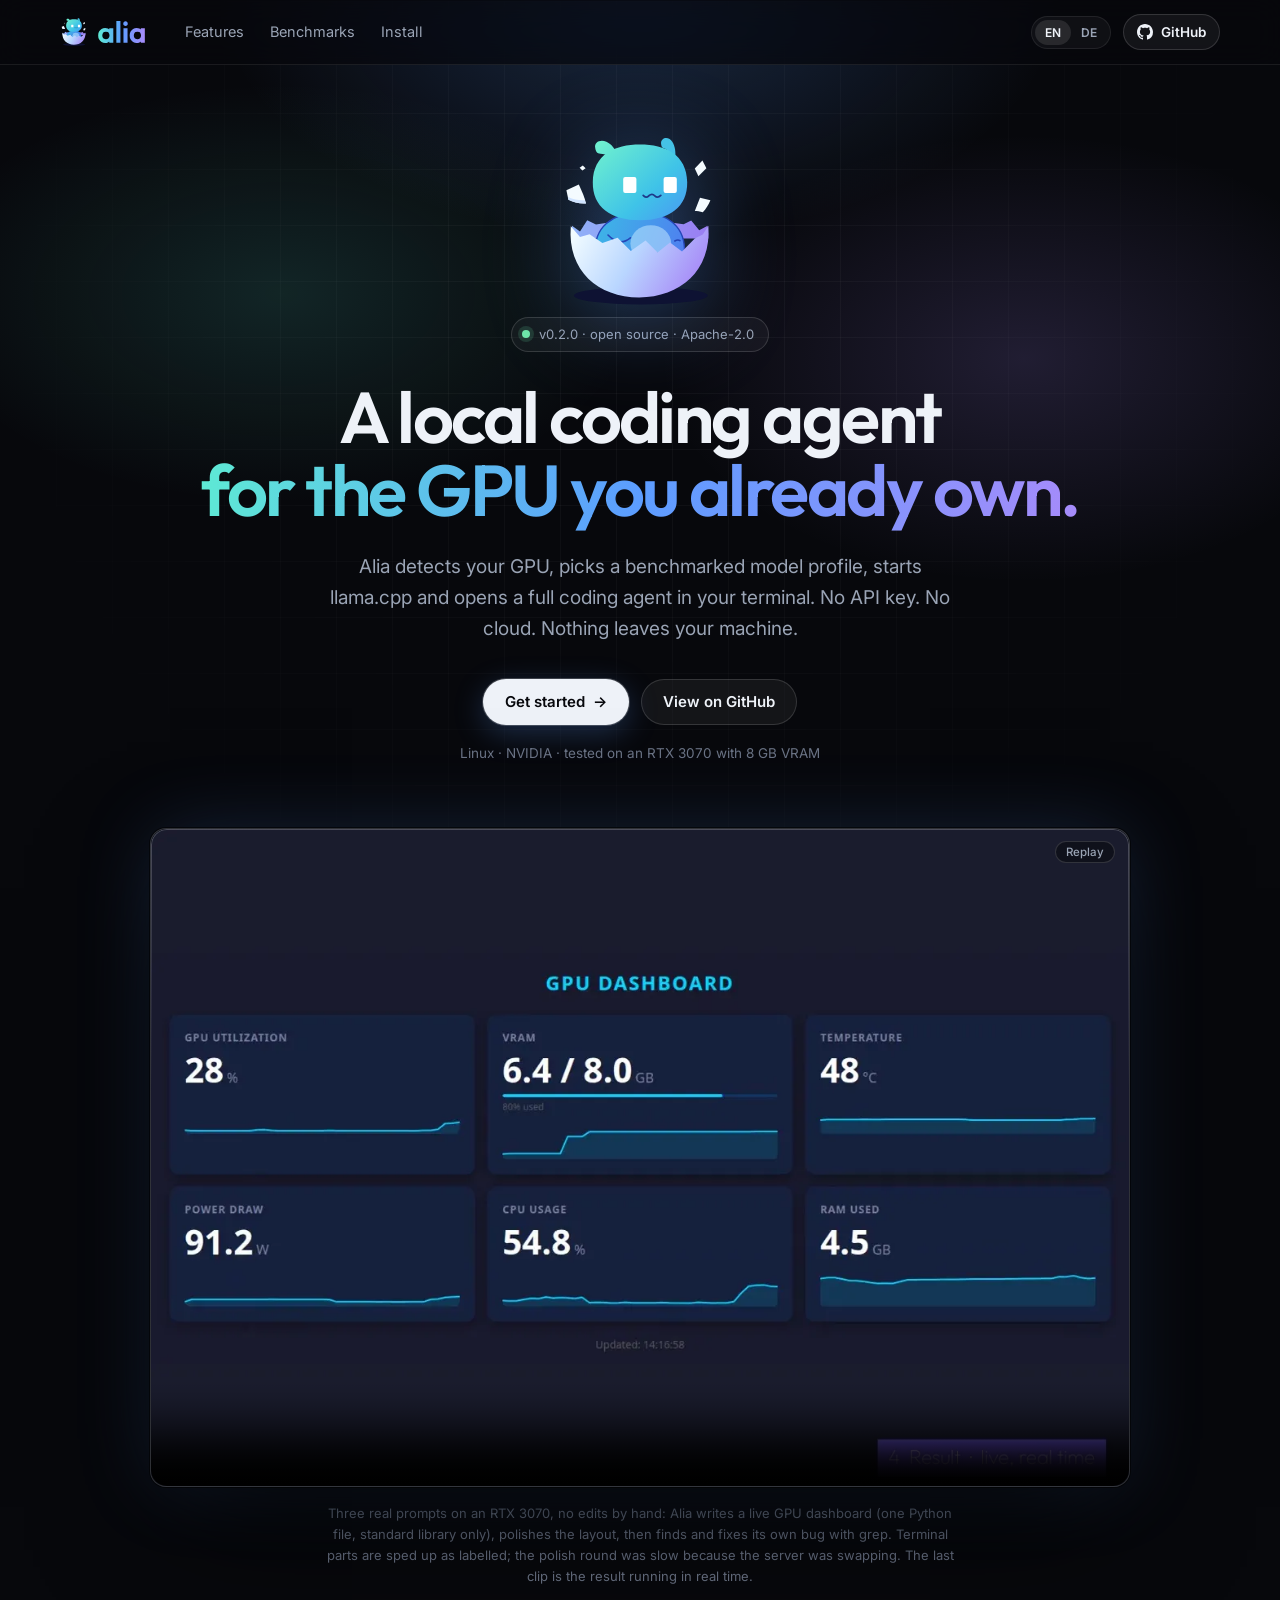
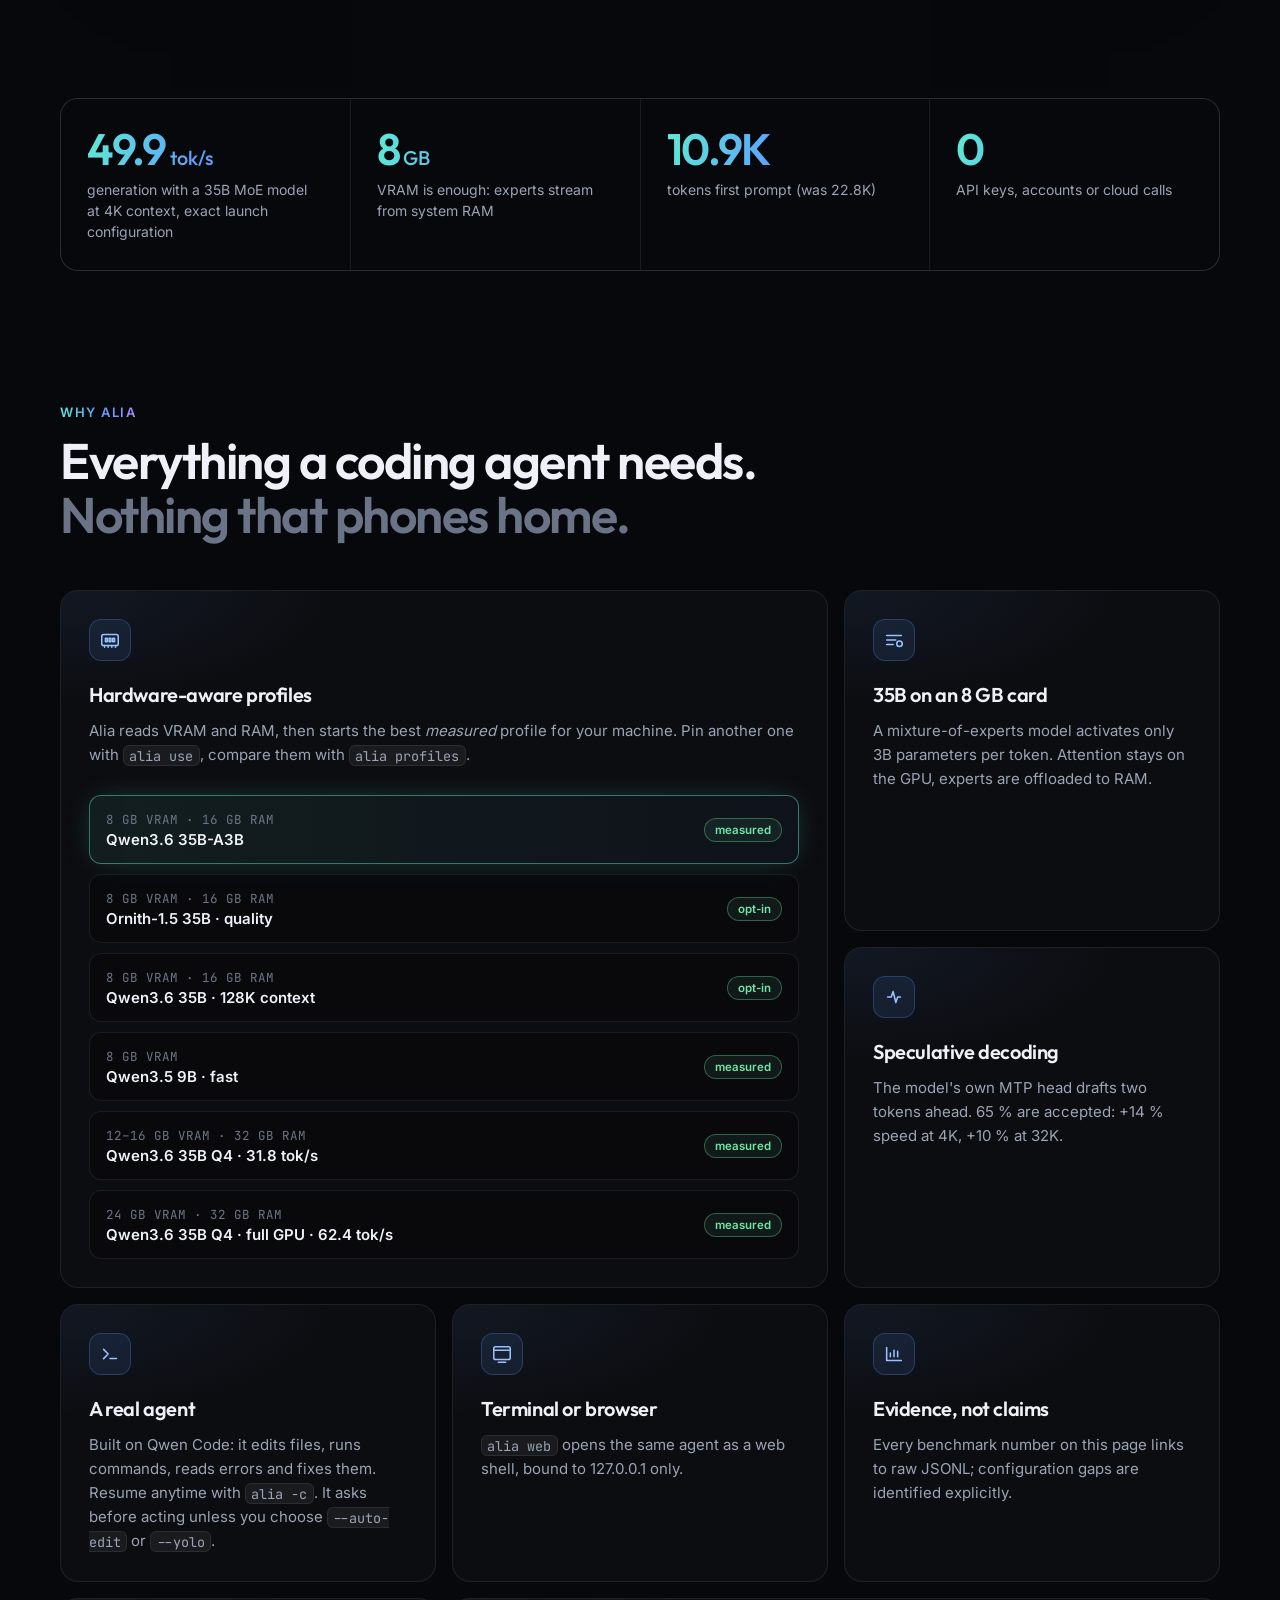
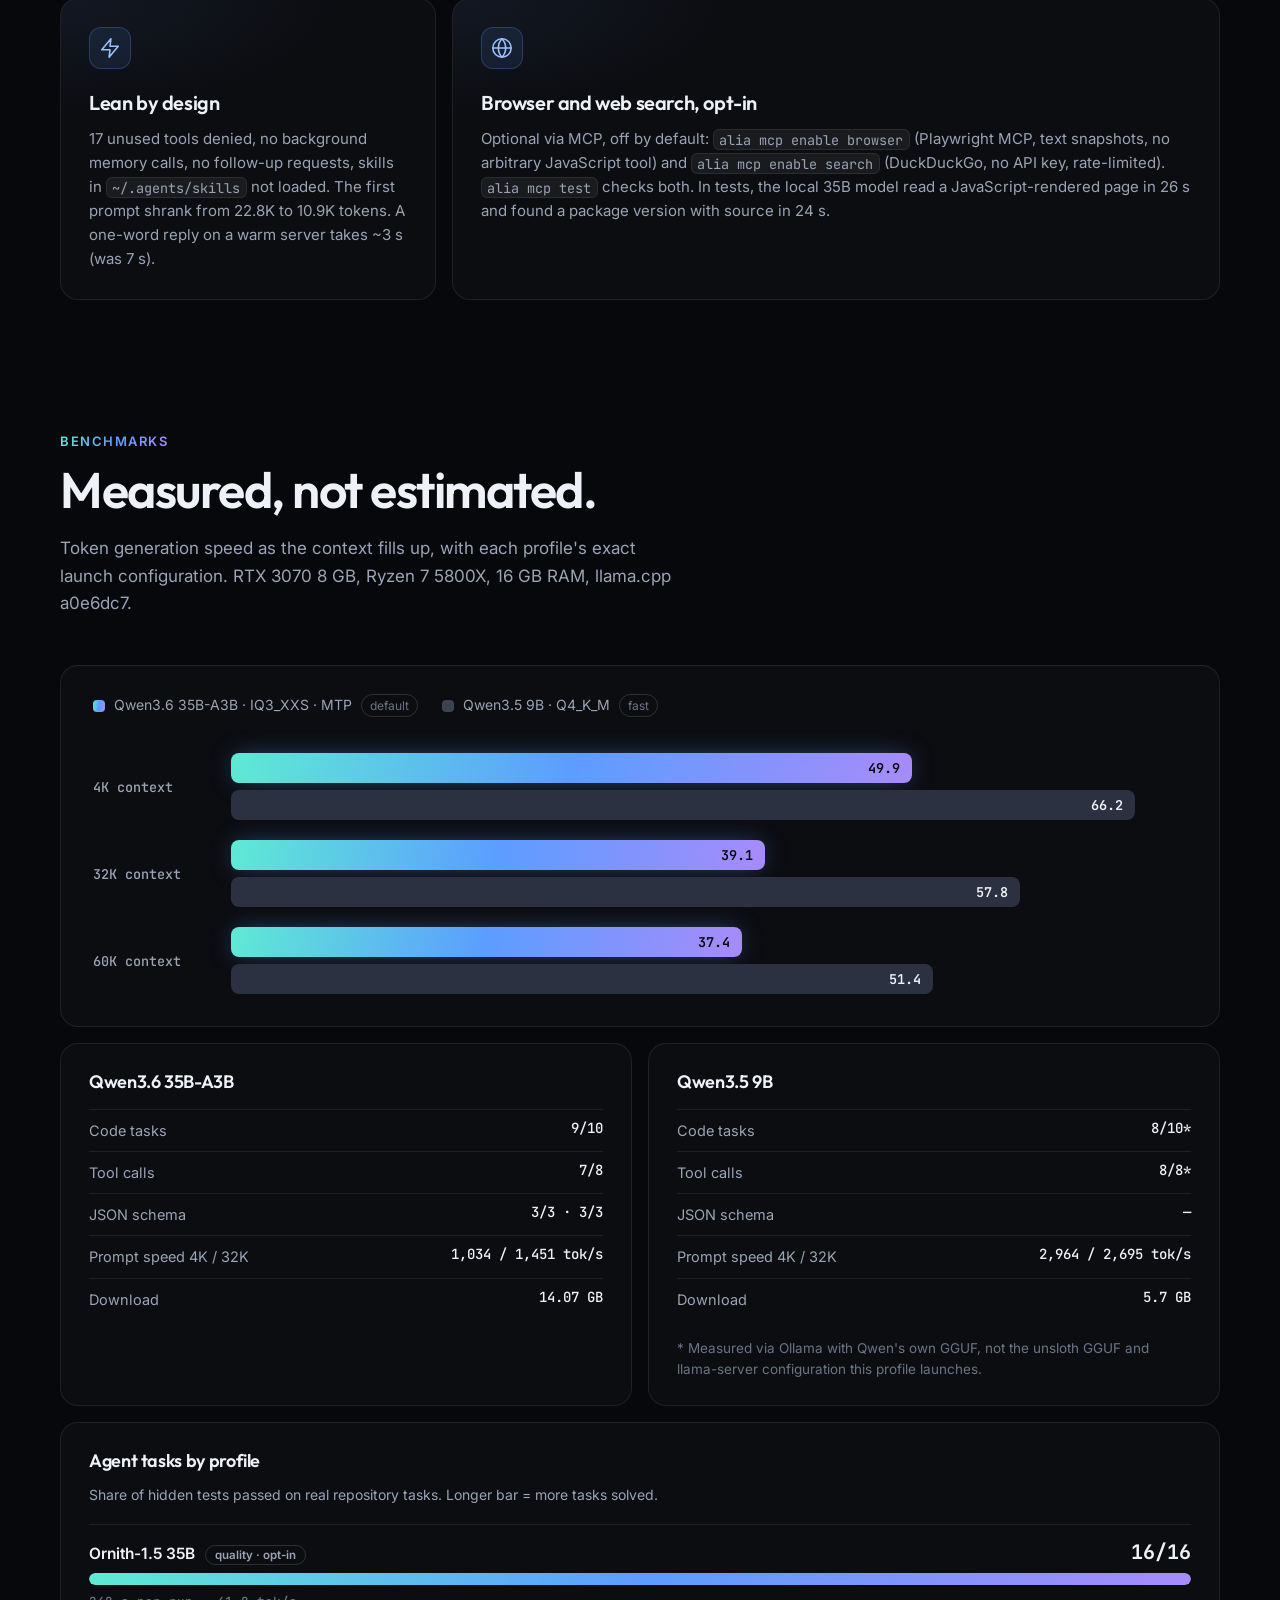
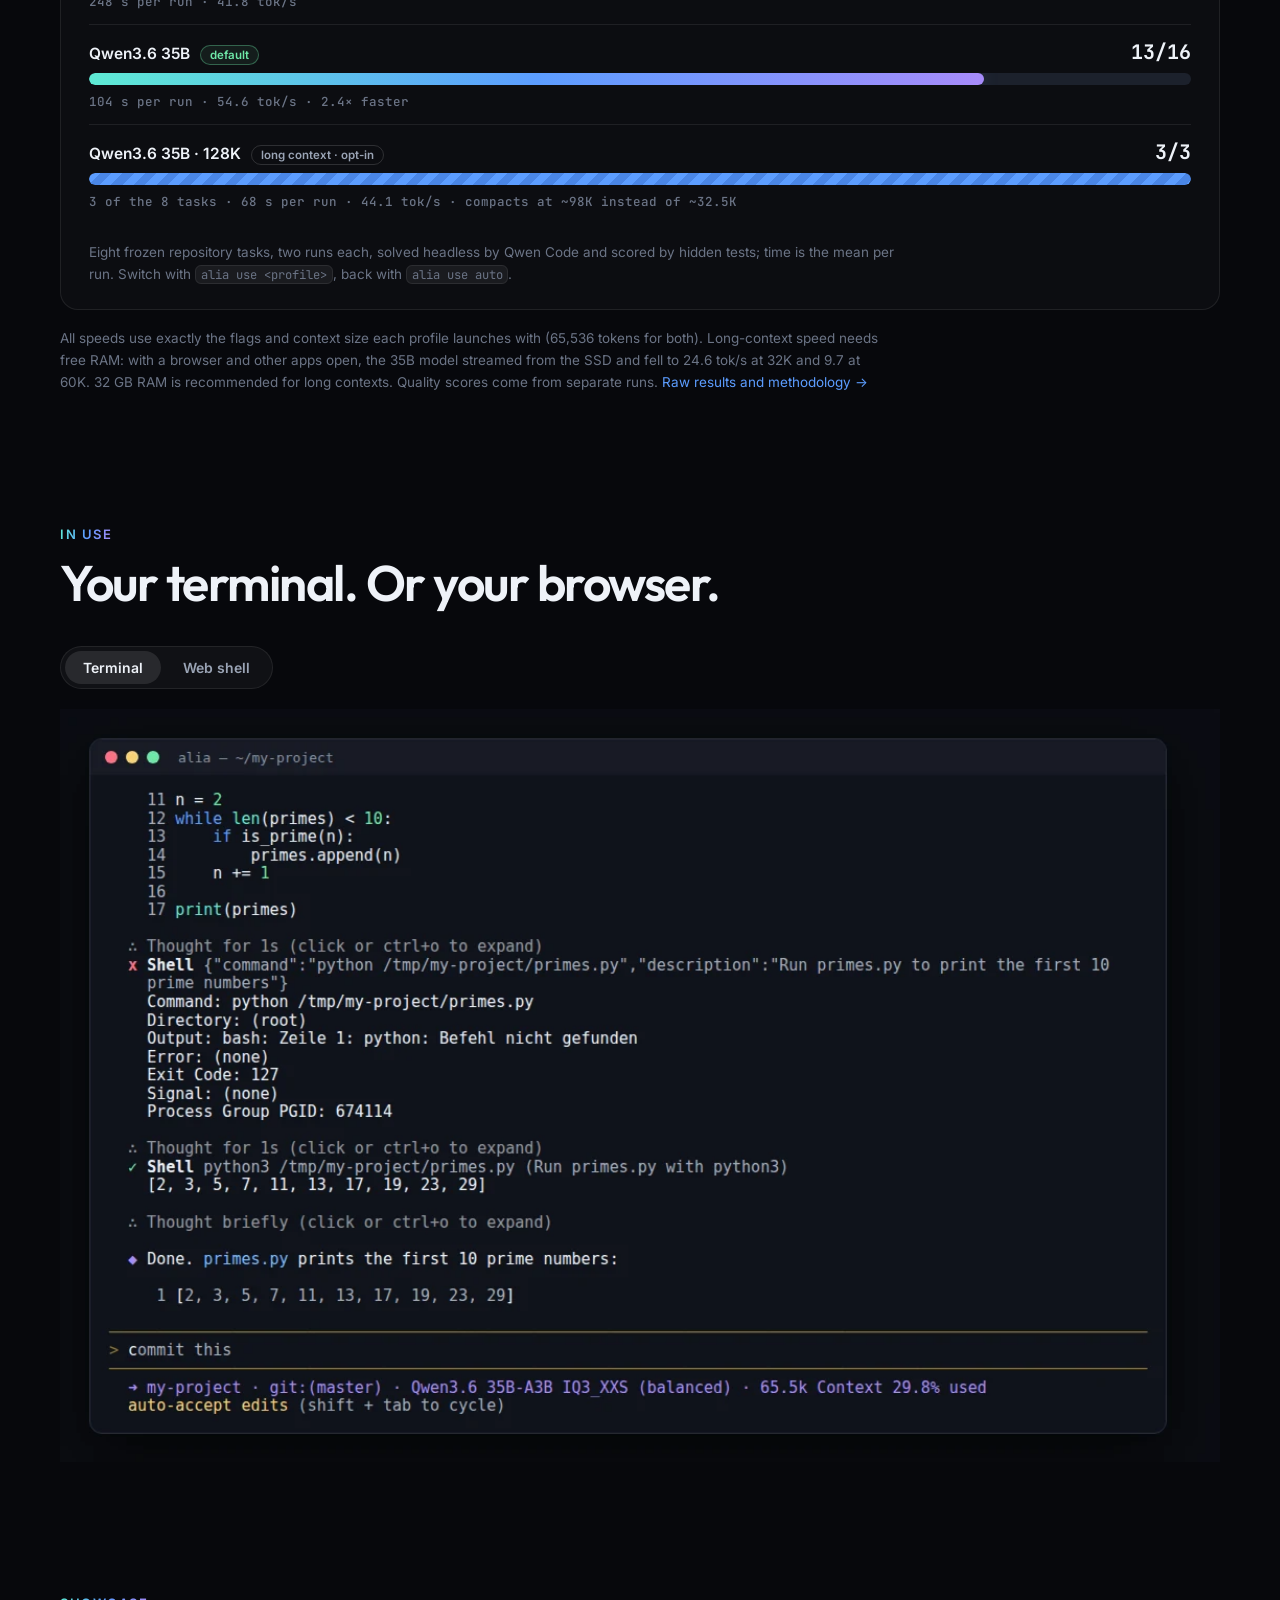
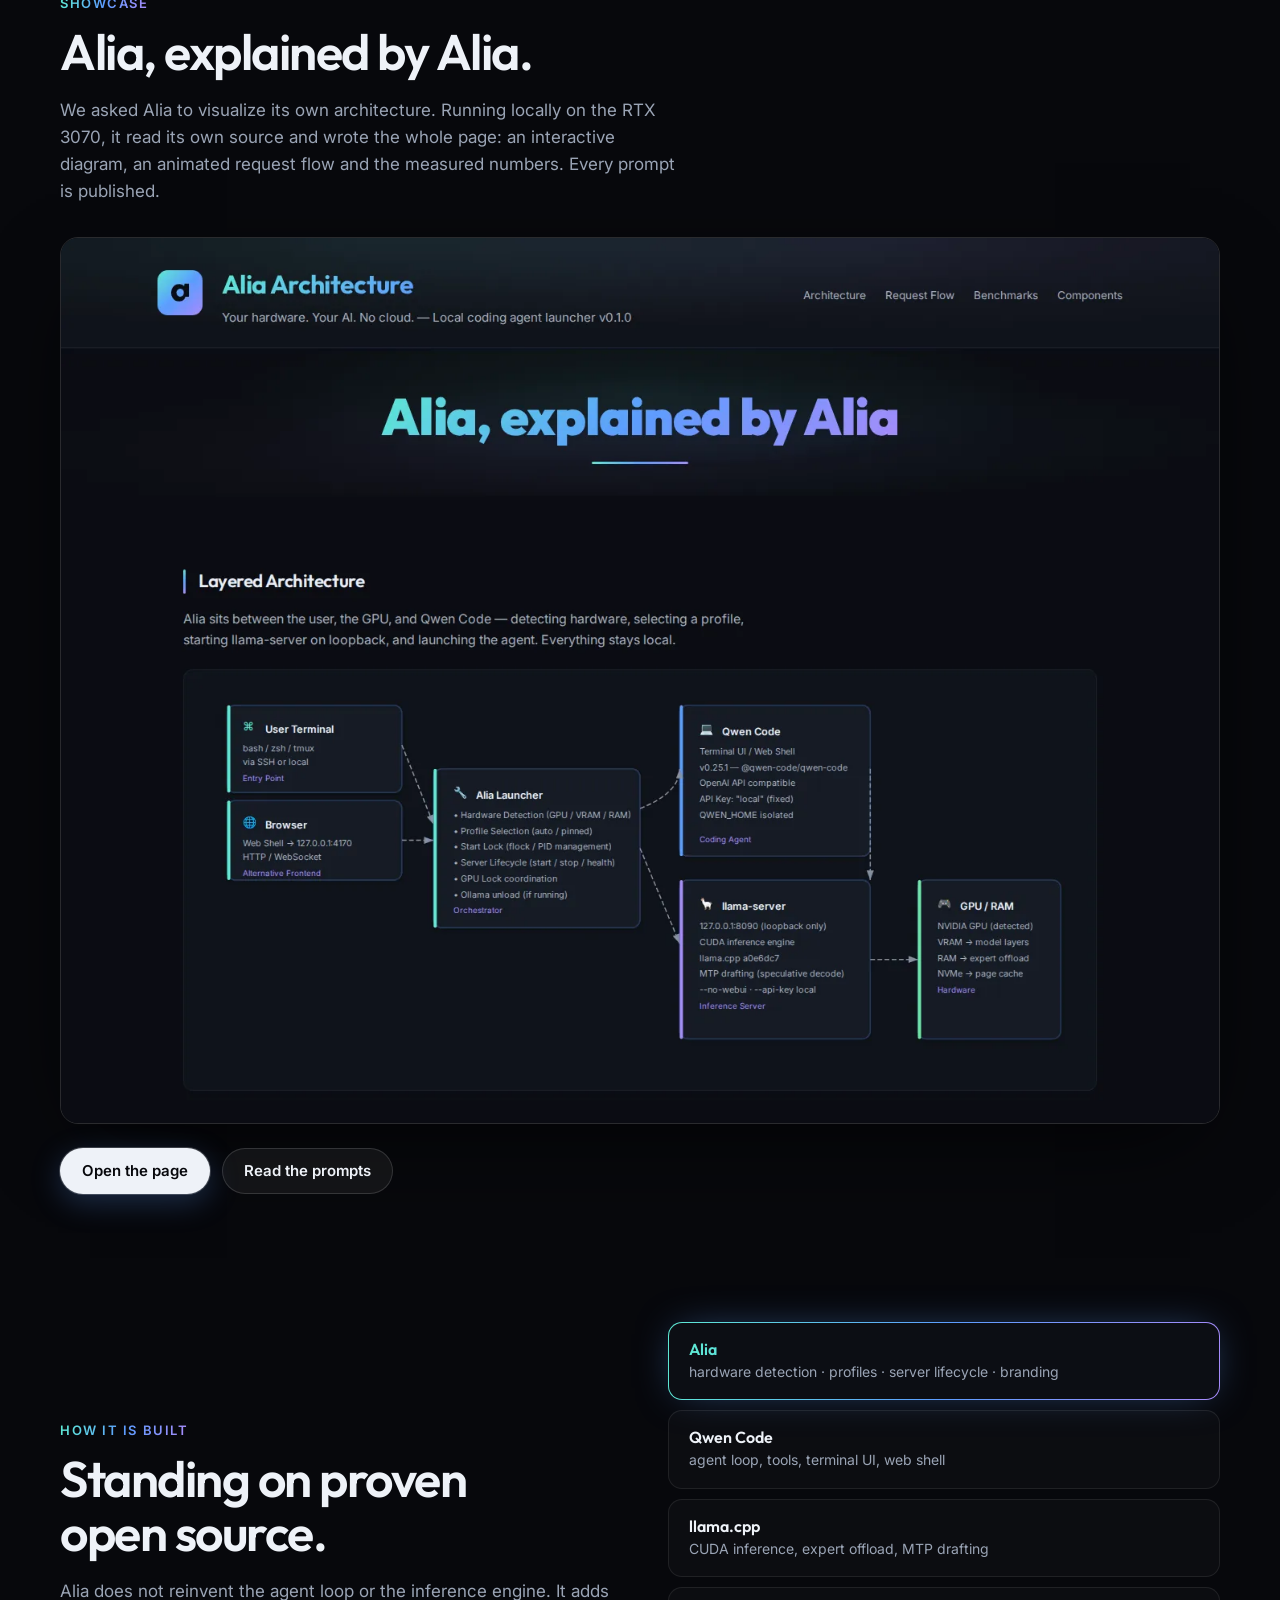
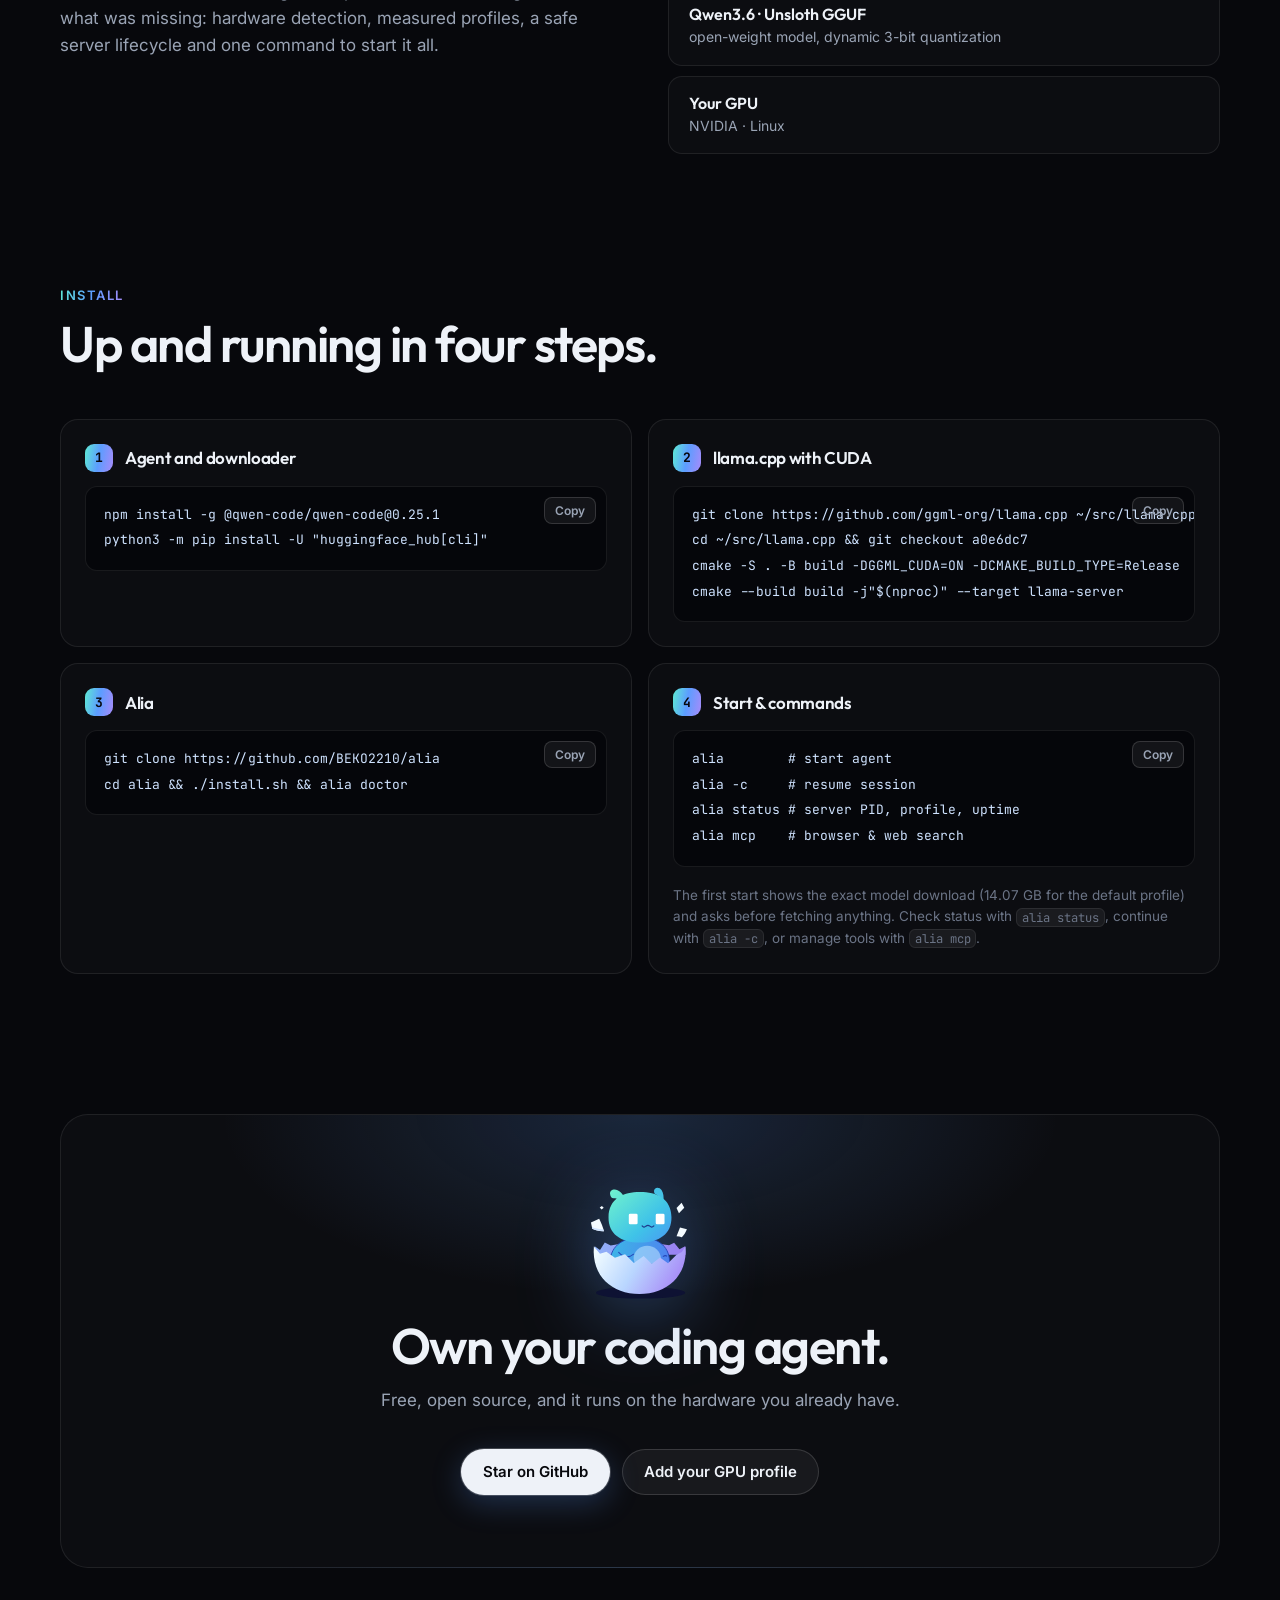
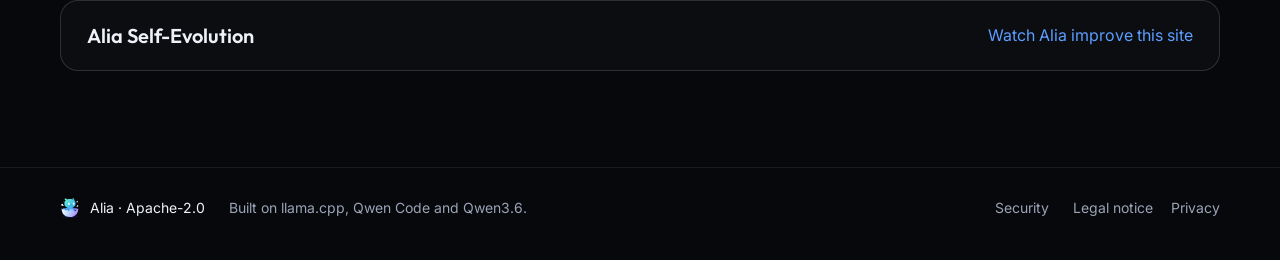
==== commit 5ae9aa77: "Brand: new logo, the Alia dragon hatching from its egg The geometric "a" tile is replaced by a masco" ====
--- a/site/index.html
+++ b/site/index.html
@@ -9,11 +9,11 @@
   <meta property="og:title" content="Alia — local coding agent">
   <meta property="og:description" content="A 35B MoE coding agent at 49.9 tok/s on an 8 GB RTX 3070. No API key, no cloud.">
   <meta property="og:type" content="website">
-  <link rel="icon" href="logo-mark.svg" type="image/svg+xml">
+  <link rel="icon" href="favicon.svg" type="image/svg+xml">
   <link rel="apple-touch-icon" href="apple-touch-icon.png">
   <link rel="preload" href="fonts/Outfit.woff2" as="font" type="font/woff2" crossorigin>
   <link rel="preload" href="fonts/Inter.woff2" as="font" type="font/woff2" crossorigin>
-  <link rel="stylesheet" href="style.css?v=5">
+  <link rel="stylesheet" href="style.css?v=6">
 </head>
 <body>
   <a class="skip" href="#main" data-i18n="skip">Skip to content</a>
@@ -46,6 +46,7 @@
     <section class="hero" id="top">
       <div class="hero-bg" aria-hidden="true"></div>
       <div class="wrap hero-in">
+        <img class="hero-mark" src="logo-mark-animated.svg" width="168" height="168" alt="">
         <a class="pill" href="https://github.com/BEKO2210/alia/releases">
           <span class="pill-dot"></span><span data-i18n="hero.pill">v0.2.0 · open source · Apache-2.0</span>
         </a>
@@ -300,7 +301,7 @@
     </section>
 
     <section class="final wrap">
-      <img src="logo-mark.svg" width="64" height="64" alt="">
+      <img src="logo-mark.svg" width="112" height="112" alt="">
       <h2 data-i18n="final.title">Own your coding agent.</h2>
       <p data-i18n="final.sub">Free, open source, and it runs on the hardware you already have.</p>
       <div class="cta">
--- a/site/style.css
+++ b/site/style.css
@@ -42,7 +42,7 @@
 .nav { position: sticky; top: 0; z-index: 50; backdrop-filter: saturate(160%) blur(14px); -webkit-backdrop-filter: saturate(160%) blur(14px); background: rgba(7, 8, 12, .72); border-bottom: 1px solid var(--line); }
 .nav-in { display: flex; align-items: center; gap: 28px; height: 64px; }
 .brand { display: flex; align-items: center; gap: 10px; text-decoration: none; }
-.brand img { border-radius: 7px; }
+
 .wordmark { height: 22px; width: auto; border-radius: 0 !important; }
 .nav-links { display: flex; gap: 26px; margin-left: 12px; }
 .nav-links a { color: var(--mut); text-decoration: none; font-size: 14.5px; transition: color .2s; }
@@ -74,6 +74,7 @@
   mask-image: radial-gradient(ellipse 70% 55% at 50% 20%, #000 20%, transparent 75%);
   -webkit-mask-image: radial-gradient(ellipse 70% 55% at 50% 20%, #000 20%, transparent 75%); }
 .hero-in { display: flex; flex-direction: column; align-items: center; }
+.hero-mark { width: 168px; height: 168px; margin: -24px 0 12px; filter: drop-shadow(0 12px 44px rgba(92, 157, 255, .4)); }
 .pill { display: inline-flex; align-items: center; gap: 9px; padding: 6px 14px 6px 10px; border-radius: 999px; background: rgba(255, 255, 255, .04); border: 1px solid var(--line2); color: var(--mut); font-size: 13px; text-decoration: none; margin-bottom: 28px; transition: border-color .2s; }
 .pill:hover { border-color: rgba(255, 255, 255, .28); color: var(--fg); }
 .pill-dot { width: 8px; height: 8px; border-radius: 50%; background: var(--green); box-shadow: 0 0 0 4px rgba(110, 231, 168, .15); }
@@ -219,7 +220,7 @@
 
 /* final */
 .final { margin-top: 140px; padding: 72px 24px; text-align: center; border-radius: 28px; border: 1px solid var(--line); background: radial-gradient(600px 260px at 50% 0%, rgba(92, 157, 255, .18), transparent 70%), var(--card); display: flex; flex-direction: column; align-items: center; }
-.final img { border-radius: 16px; box-shadow: 0 10px 50px -8px rgba(92, 157, 255, .6); margin-bottom: 26px; }
+.final img { filter: drop-shadow(0 10px 40px rgba(92, 157, 255, .45)); margin-bottom: 20px; }
 .final h2 { max-width: none; }
 .final p { color: var(--mut); font-size: 17px; margin: 14px 0 0; }
 .evolution-link { margin-top: 32px; }
@@ -246,6 +247,7 @@
 @media (max-width: 720px) {
   .nav-links { display: none; }
   .hero { padding-top: 64px; }
+  .hero-mark { width: 128px; height: 128px; margin-top: -16px; }
   .term-body { font-size: 10.5px; height: 470px; padding: 14px; }
   .banner-logo { width: 150px; }
   .banner { flex-direction: column; align-items: flex-start; gap: 10px; }
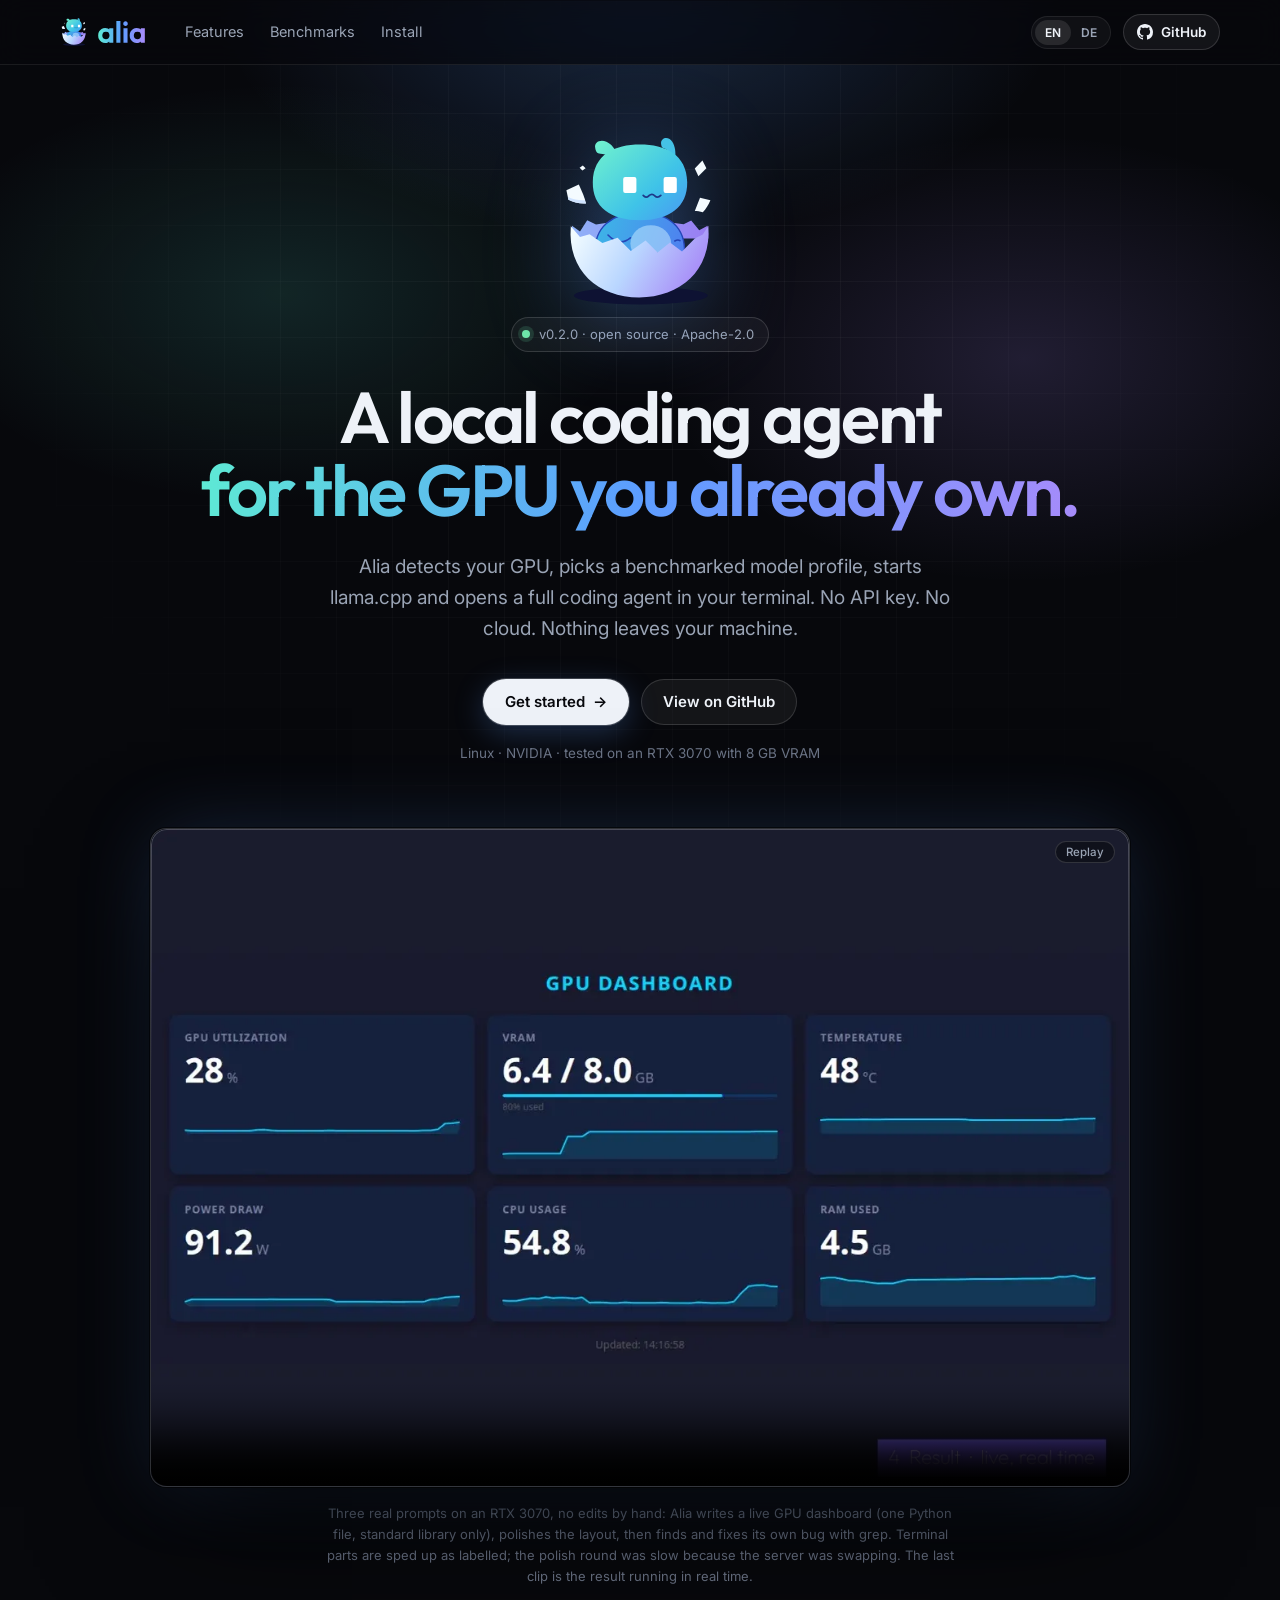
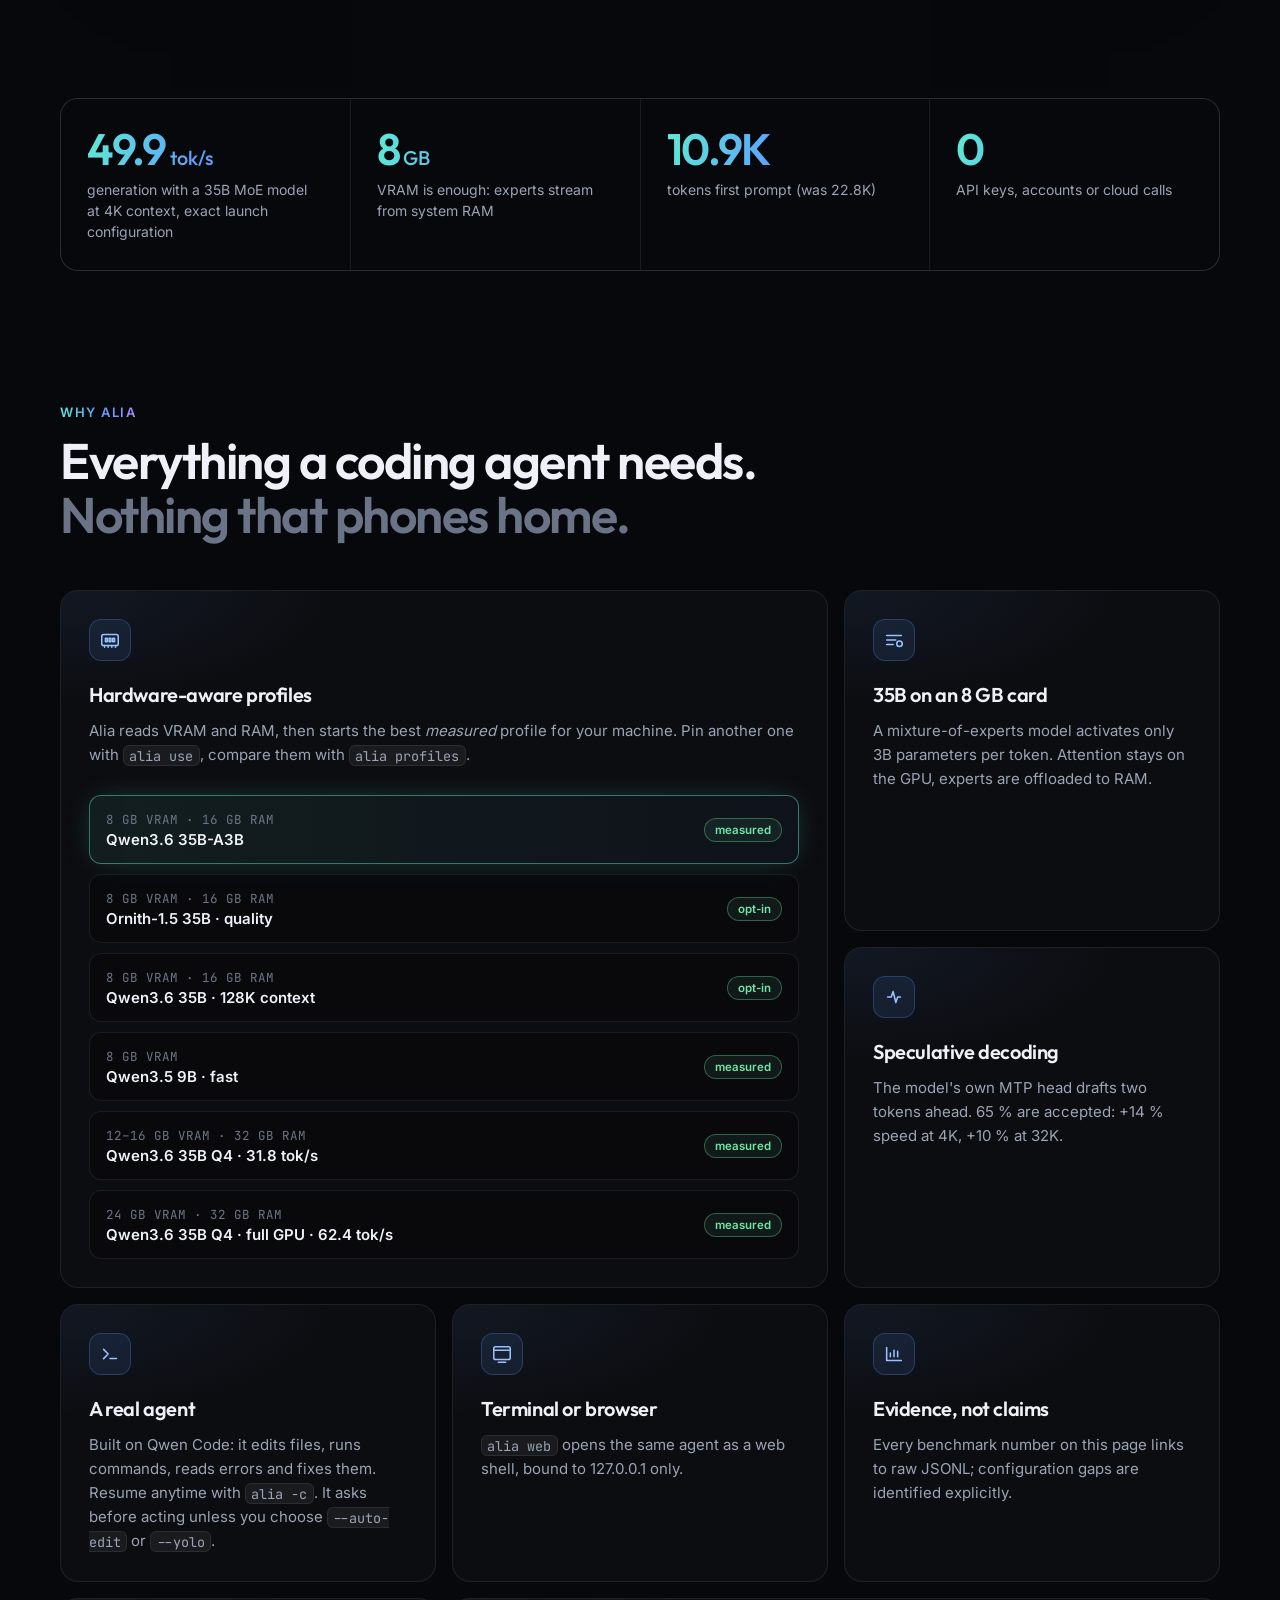
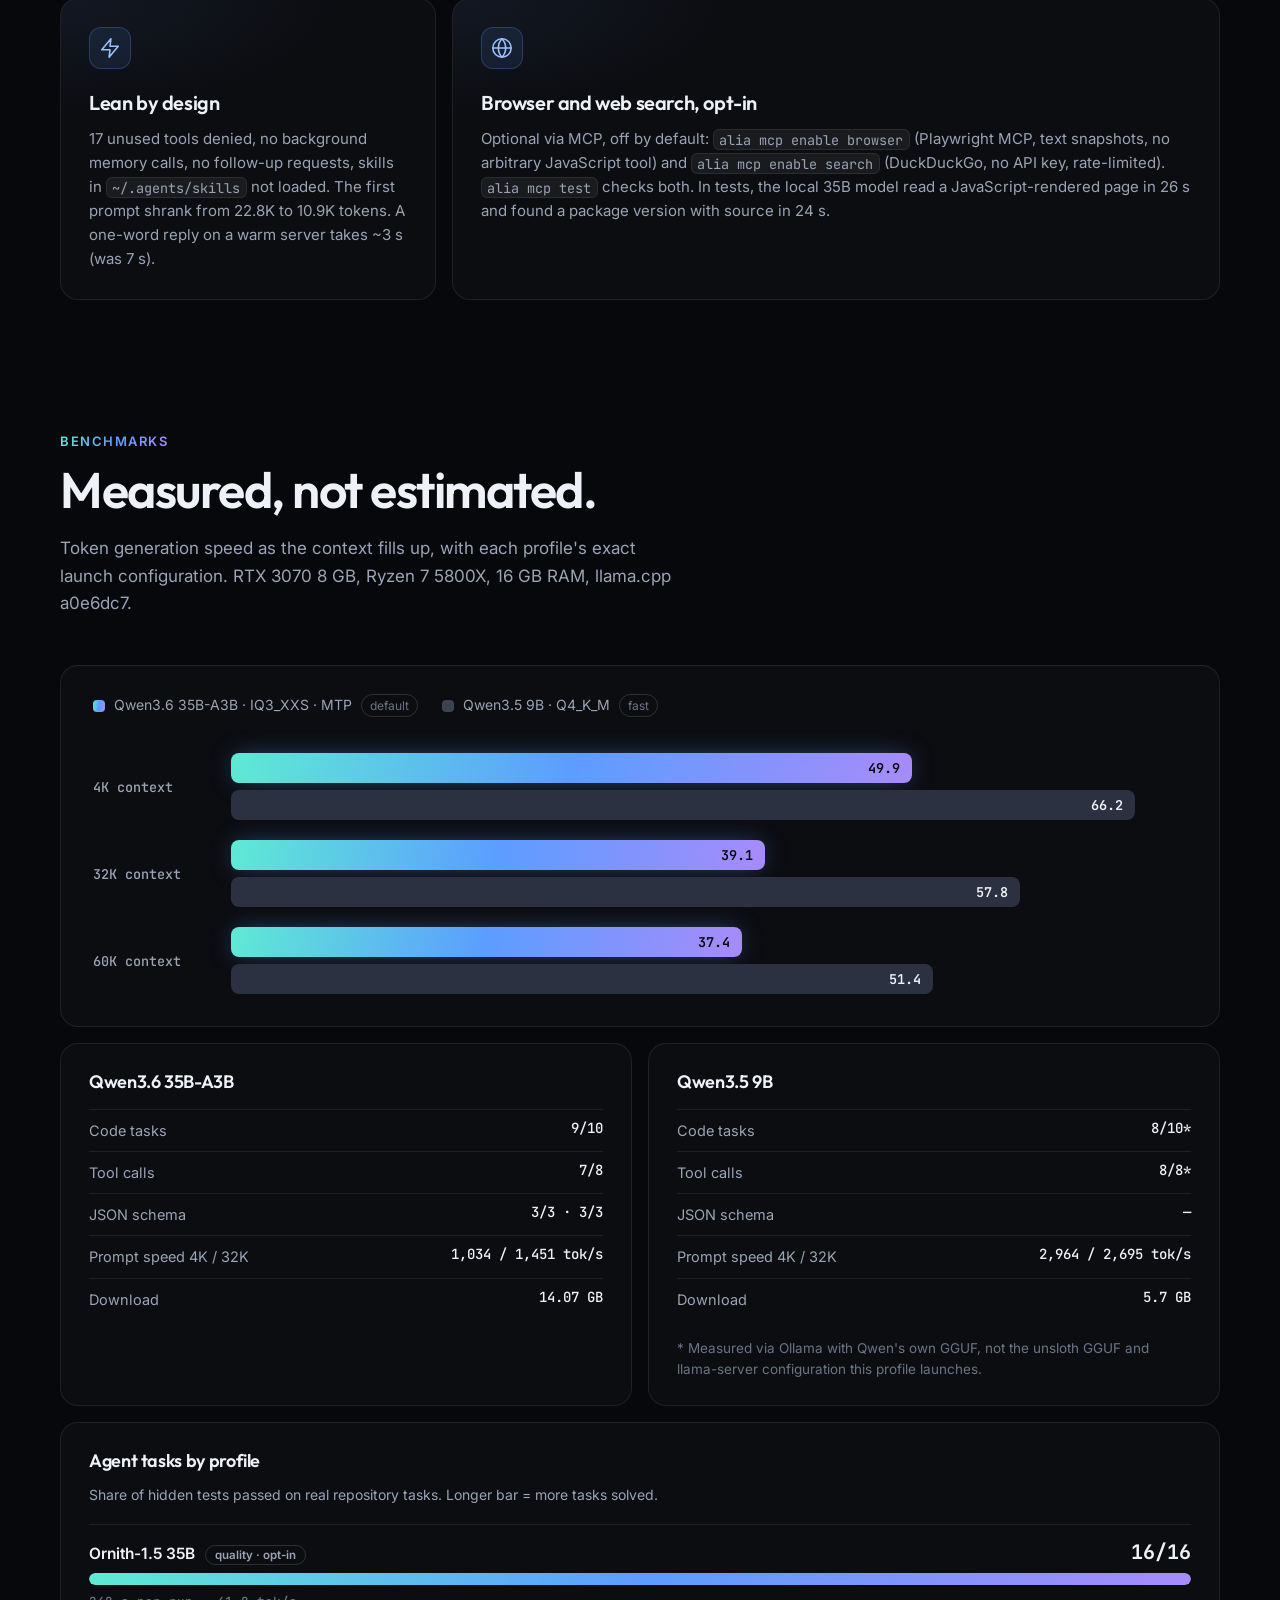
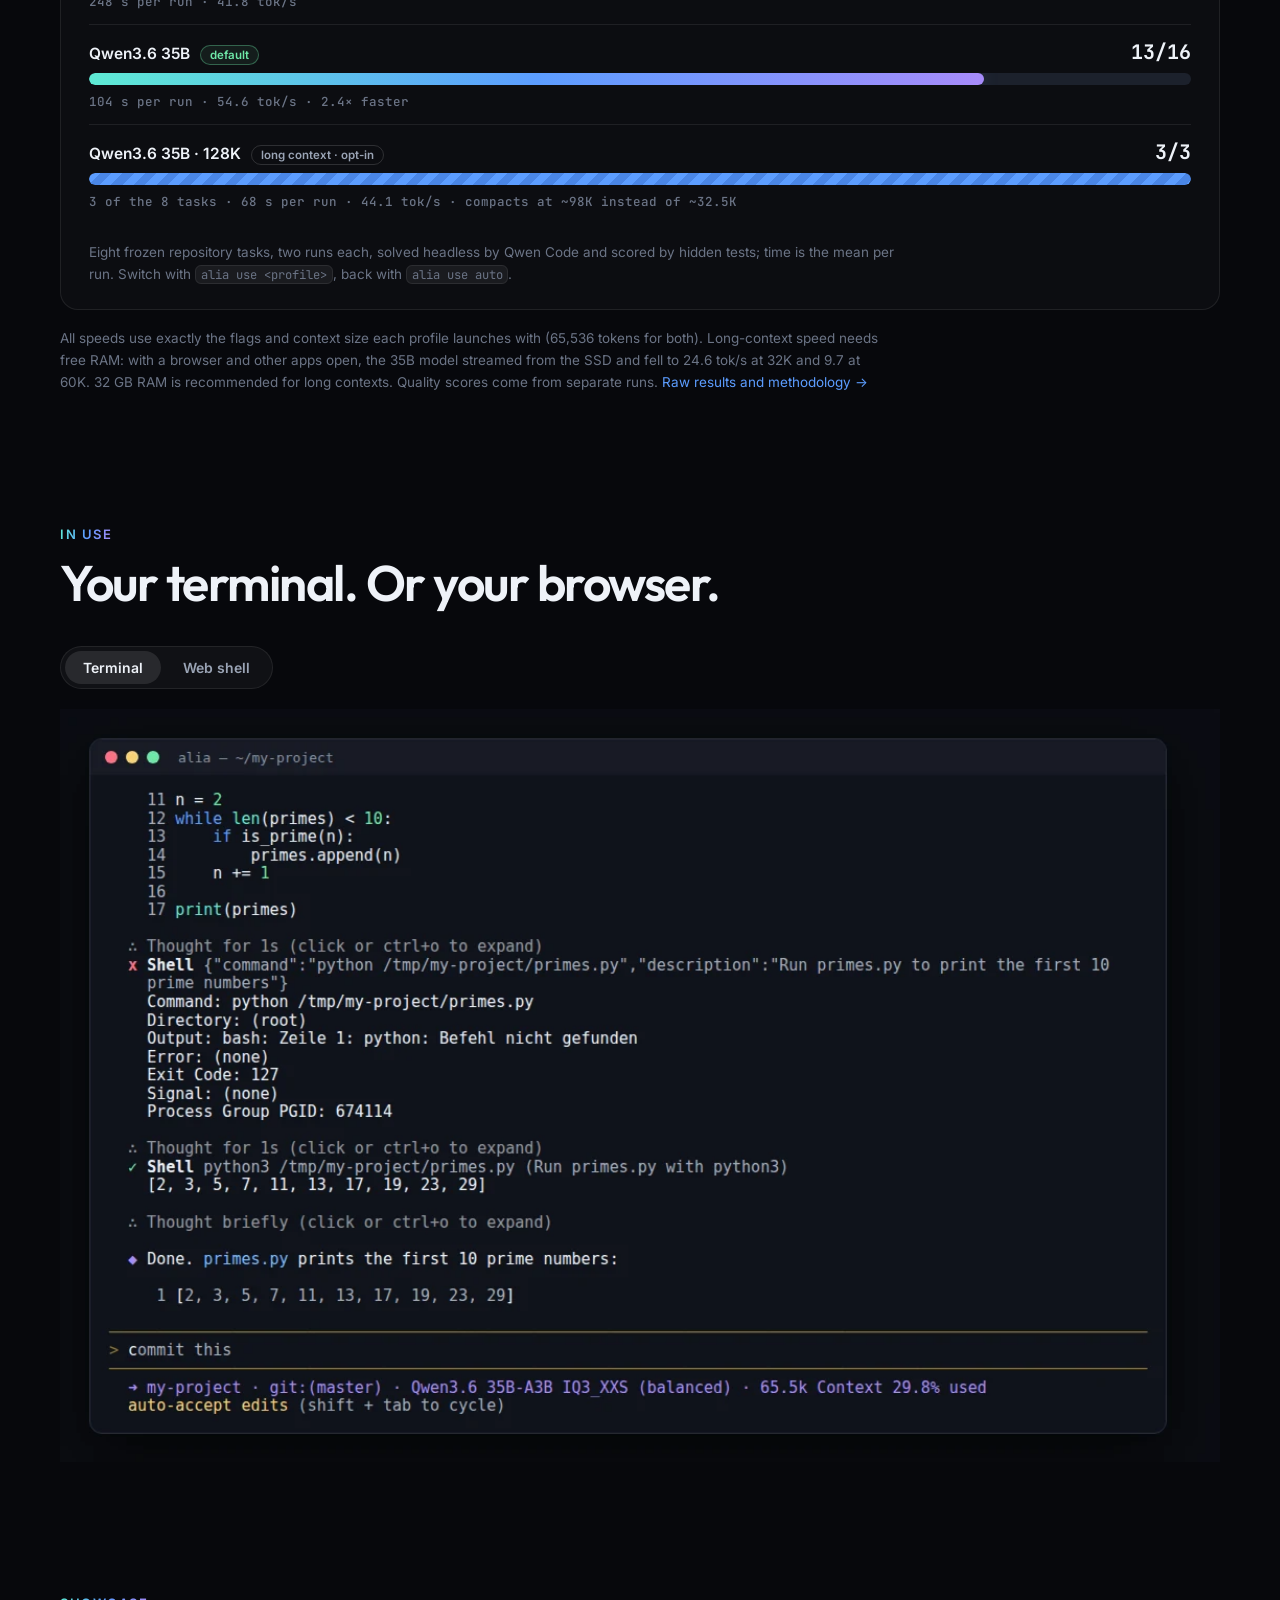
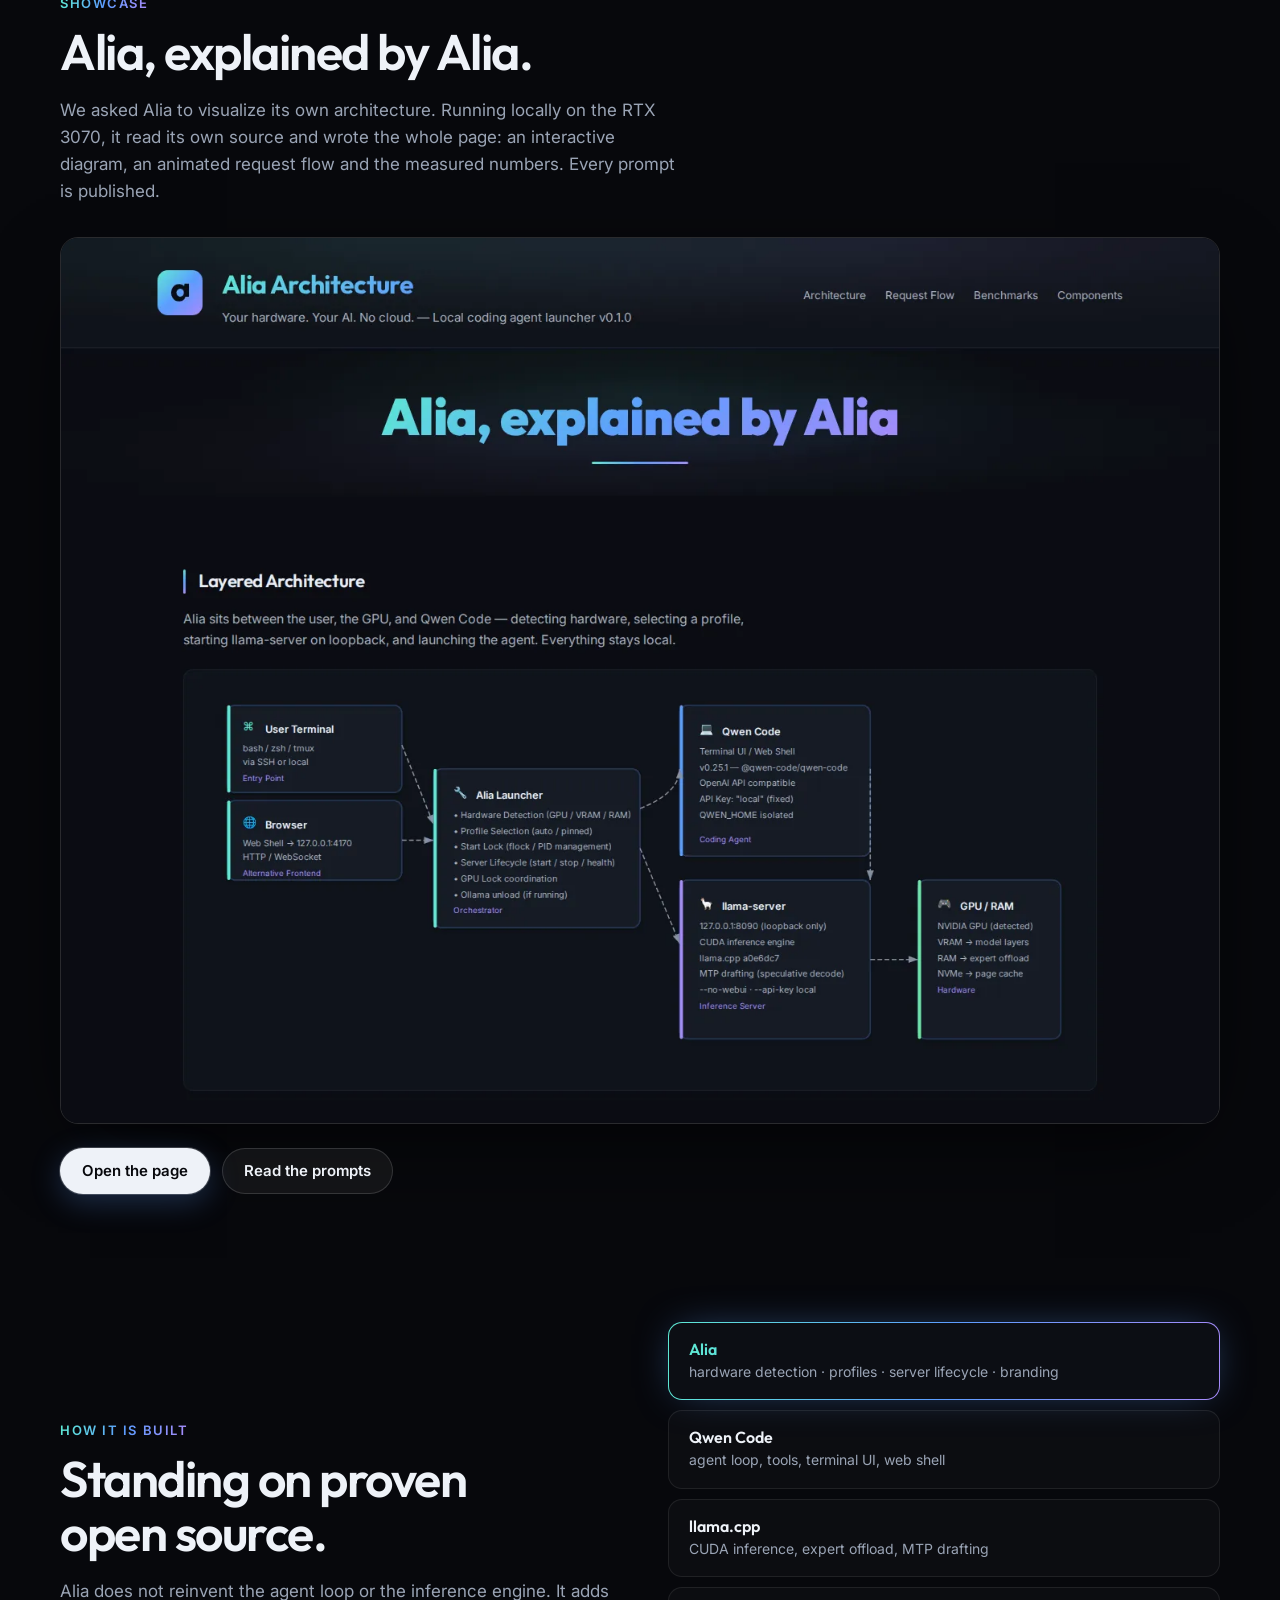
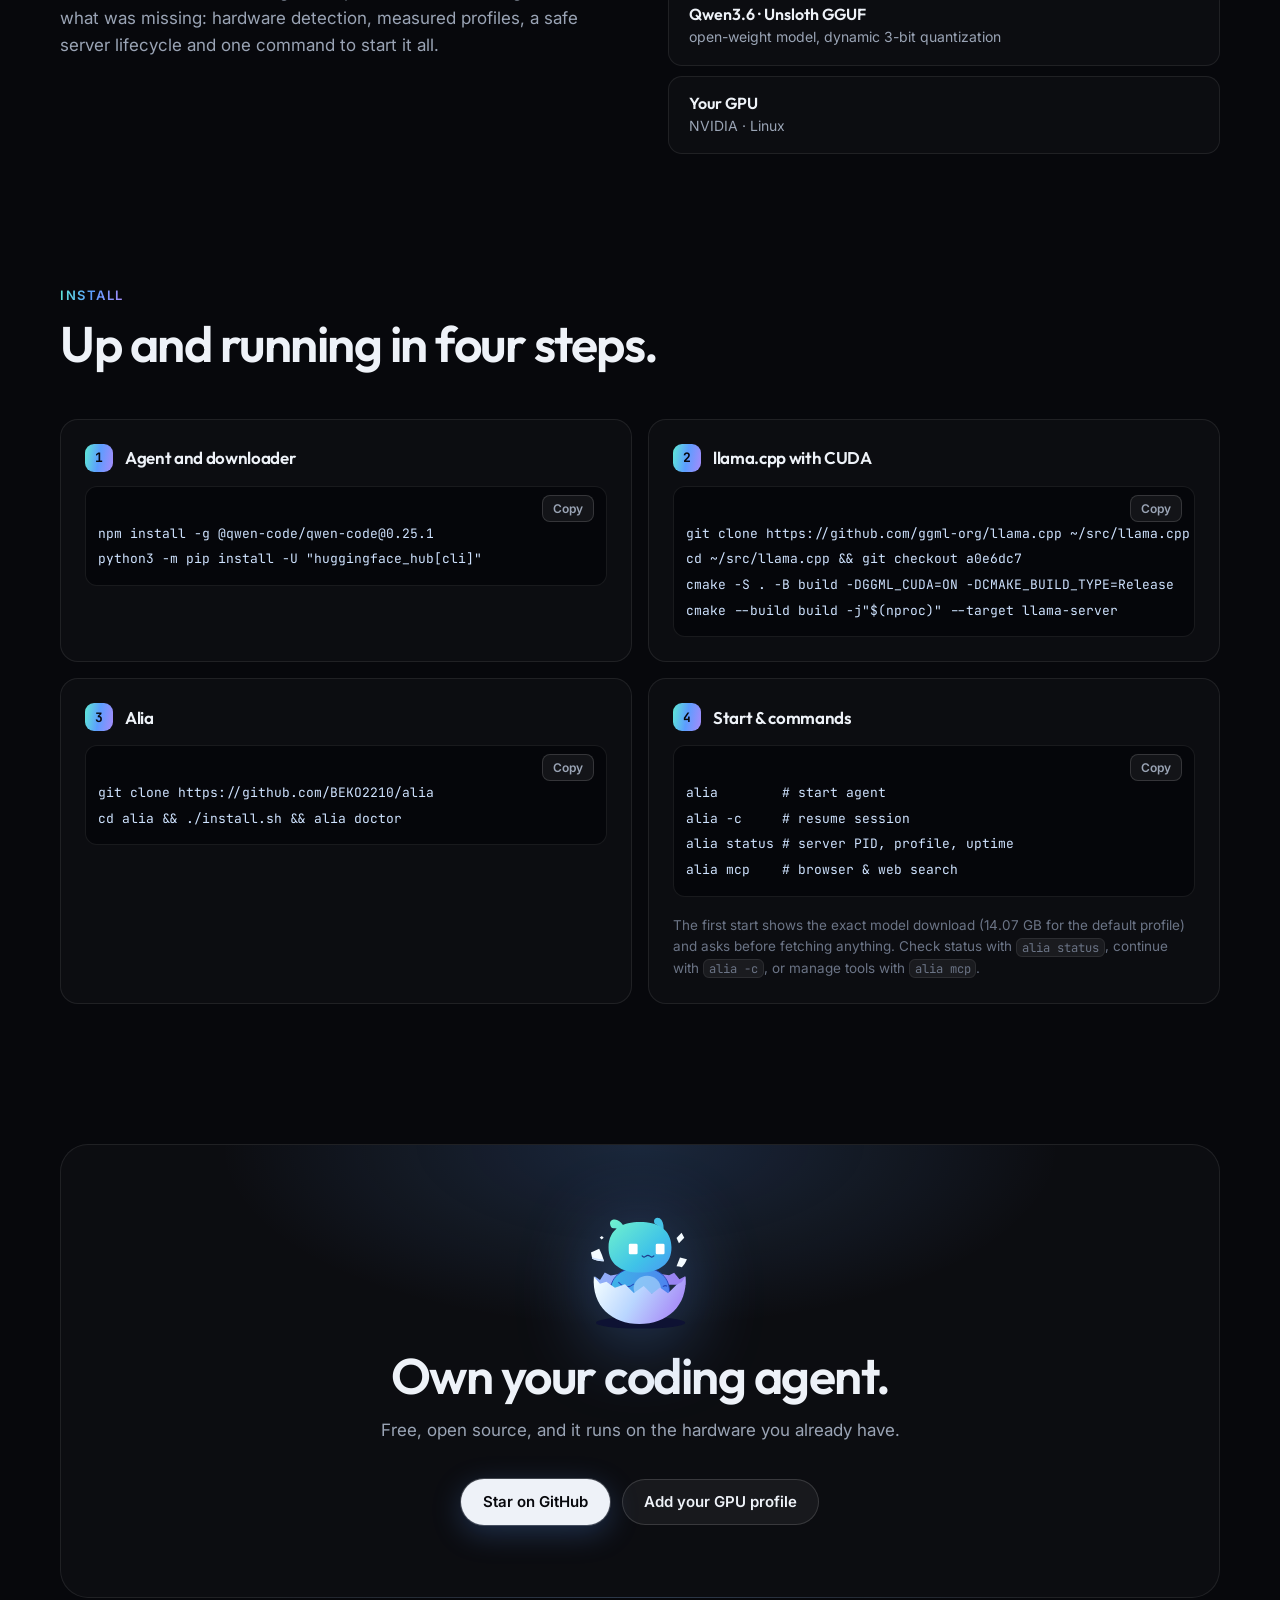
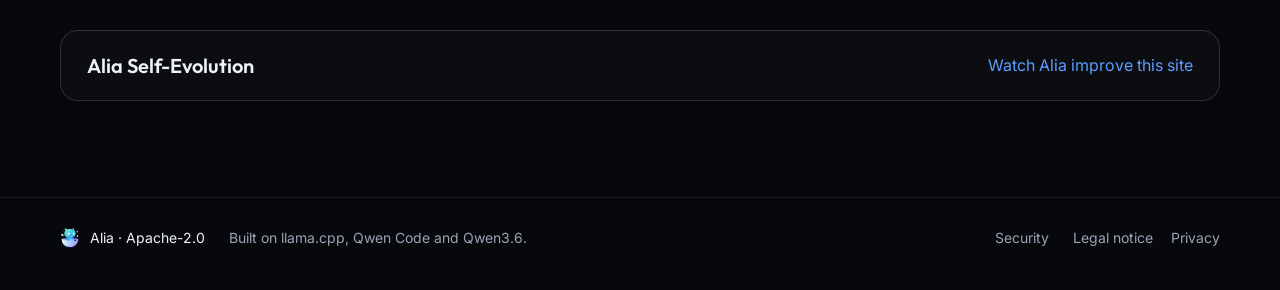
==== commit 6188108f: "feat(evolution): Alia round 01 Alia-Round: 01" ====
--- a/site/index.html
+++ b/site/index.html
@@ -273,27 +273,27 @@
         <ol class="steps">
           <li>
             <h3 data-i18n="inst.s1">Agent and downloader</h3>
-            <div class="code"><pre><code>npm install -g @qwen-code/qwen-code@0.25.1
-python3 -m pip install -U "huggingface_hub[cli]"</code></pre><button type="button" class="copy" data-i18n="copy">Copy</button></div>
+            <div class="code"><div class="code-head"><button type="button" class="copy" data-i18n="copy">Copy</button></div><pre><code>npm install -g @qwen-code/qwen-code@0.25.1
+python3 -m pip install -U "huggingface_hub[cli]"</code></pre></div>
           </li>
           <li>
             <h3 data-i18n="inst.s2">llama.cpp with CUDA</h3>
-            <div class="code"><pre><code>git clone https://github.com/ggml-org/llama.cpp ~/src/llama.cpp
+            <div class="code"><div class="code-head"><button type="button" class="copy" data-i18n="copy">Copy</button></div><pre><code>git clone https://github.com/ggml-org/llama.cpp ~/src/llama.cpp
 cd ~/src/llama.cpp &amp;&amp; git checkout a0e6dc7
 cmake -S . -B build -DGGML_CUDA=ON -DCMAKE_BUILD_TYPE=Release
-cmake --build build -j"$(nproc)" --target llama-server</code></pre><button type="button" class="copy" data-i18n="copy">Copy</button></div>
+cmake --build build -j"$(nproc)" --target llama-server</code></pre></div>
           </li>
           <li>
             <h3 data-i18n="inst.s3">Alia</h3>
-            <div class="code"><pre><code>git clone https://github.com/BEKO2210/alia
-cd alia &amp;&amp; ./install.sh &amp;&amp; alia doctor</code></pre><button type="button" class="copy" data-i18n="copy">Copy</button></div>
+            <div class="code"><div class="code-head"><button type="button" class="copy" data-i18n="copy">Copy</button></div><pre><code>git clone https://github.com/BEKO2210/alia
+cd alia &amp;&amp; ./install.sh &amp;&amp; alia doctor</code></pre></div>
           </li>
           <li>
             <h3 data-i18n="inst.s4">Start &amp; commands</h3>
-            <div class="code"><pre><code>alia        # start agent
+            <div class="code"><div class="code-head"><button type="button" class="copy" data-i18n="copy">Copy</button></div><pre><code>alia        # start agent
 alia -c     # resume session
 alia status # server PID, profile, uptime
-alia mcp    # browser &amp; web search</code></pre><button type="button" class="copy" data-i18n="copy">Copy</button></div>
+alia mcp    # browser &amp; web search</code></pre></div>
             <p class="fine" data-i18n="inst.note">The first start shows the exact model download (14.07 GB for the default profile) and asks before fetching anything. Check status with <code>alia status</code>, continue with <code>alia -c</code>, or manage tools with <code>alia mcp</code>.</p>
           </li>
         </ol>
--- a/site/style.css
+++ b/site/style.css
@@ -212,10 +212,11 @@
 .steps li { counter-increment: s; background: var(--card); border: 1px solid var(--line); border-radius: var(--r); padding: 24px; min-width: 0; }
 .steps h3 { font-size: 17px; font-weight: 600; margin-bottom: 14px; display: flex; align-items: center; gap: 12px; }
 .steps h3::before { content: counter(s); width: 28px; height: 28px; border-radius: 9px; display: grid; place-items: center; font: 700 13px var(--mono); color: #07080c; background: var(--grad); flex: none; }
-.code { position: relative; background: #05060a; border: 1px solid var(--line); border-radius: 12px; }
-.code pre { margin: 0; padding: 16px 18px; padding-right: 76px; overflow-x: auto; }
+.code { display: flex; flex-direction: column; background: #05060a; border: 1px solid var(--line); border-radius: 12px; min-width: 0; }
+.code-head { display: flex; align-items: center; justify-content: flex-end; gap: 8px; padding: 8px 12px 0; }
+.code pre { margin: 0; padding: 0 12px 12px; overflow-x: auto; }
 .code code { background: none; border: 0; padding: 0; font-size: 13px; line-height: 1.7; color: #cfe3ff; }
-.copy { position: absolute; top: 10px; right: 10px; background: rgba(255, 255, 255, .06); border: 1px solid var(--line2); color: var(--mut); font: 600 12px var(--body); border-radius: 8px; padding: 5px 10px; cursor: pointer; }
+.copy { background: rgba(255, 255, 255, .06); border: 1px solid var(--line2); color: var(--mut); font: 600 12px var(--body); border-radius: 8px; padding: 5px 10px; cursor: pointer; min-width: 24px; min-height: 24px; white-space: nowrap; }
 .copy:hover { color: var(--fg); }
 
 /* final */
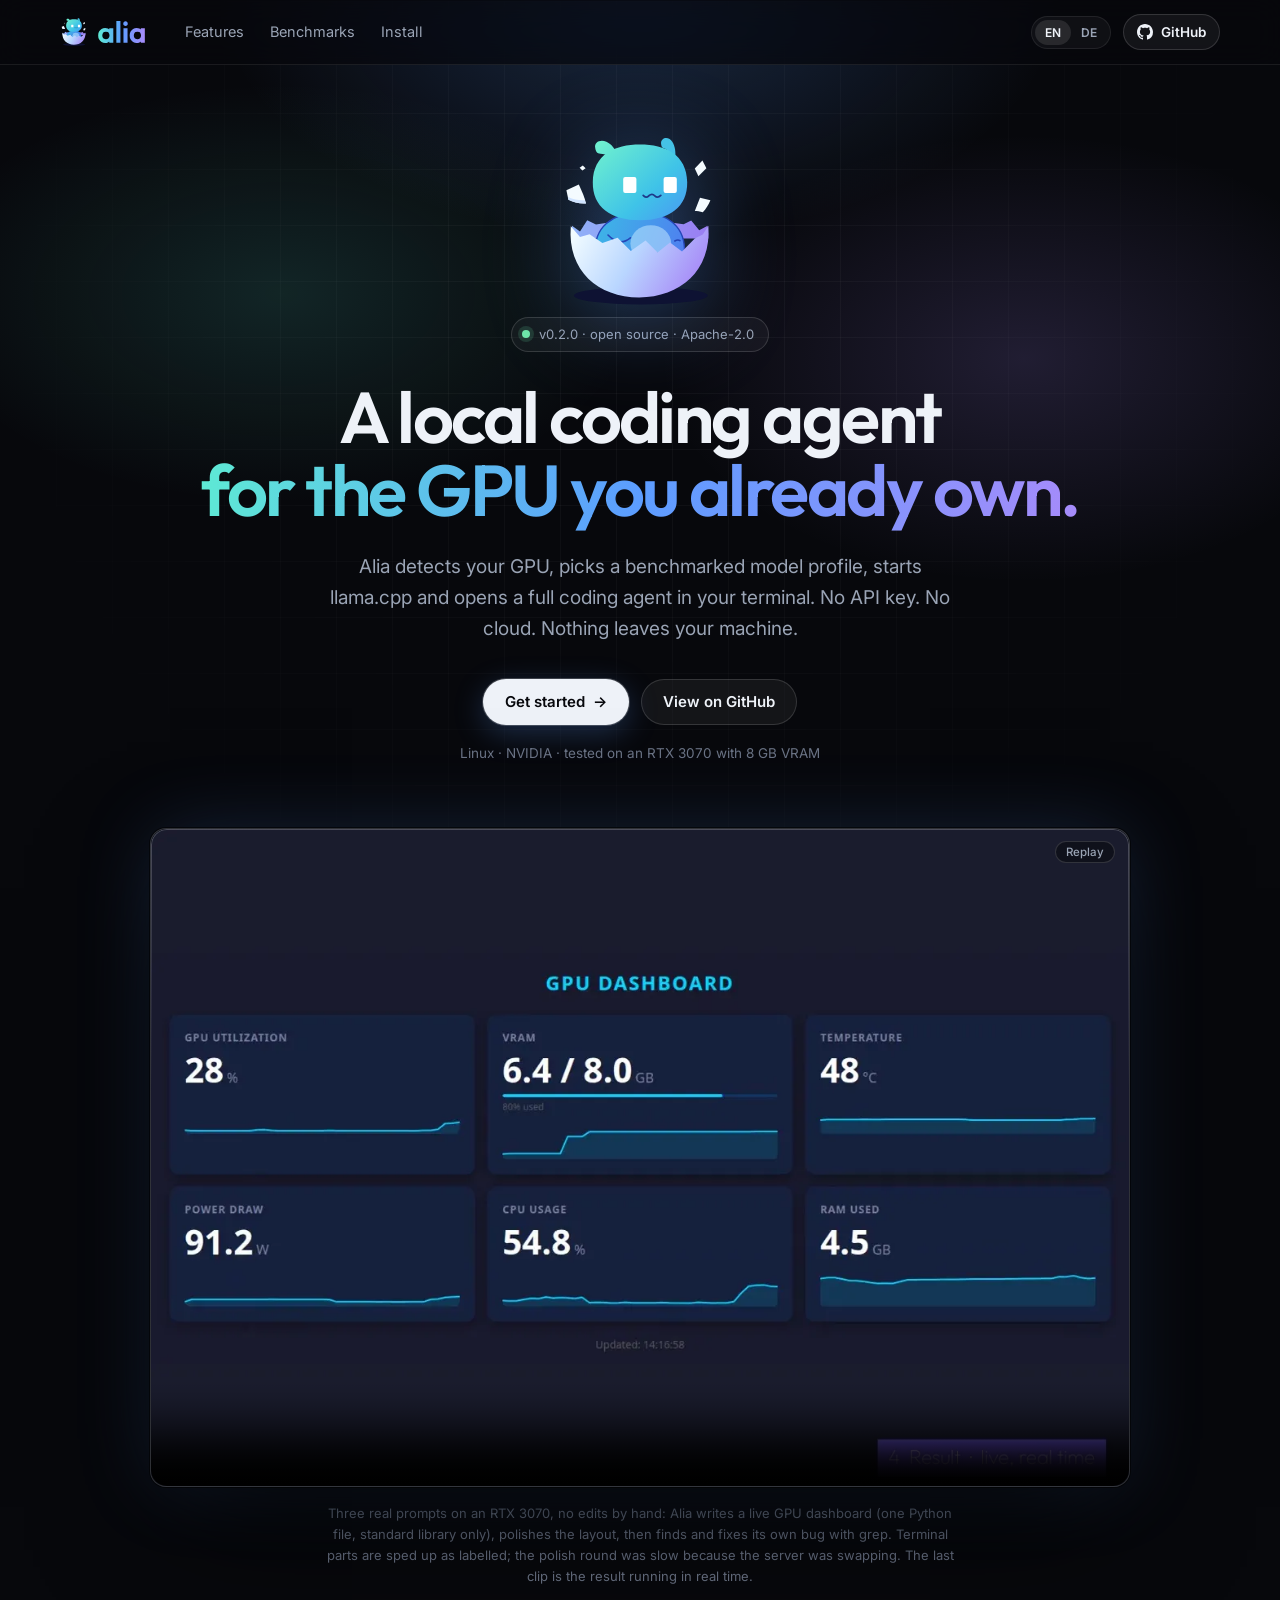
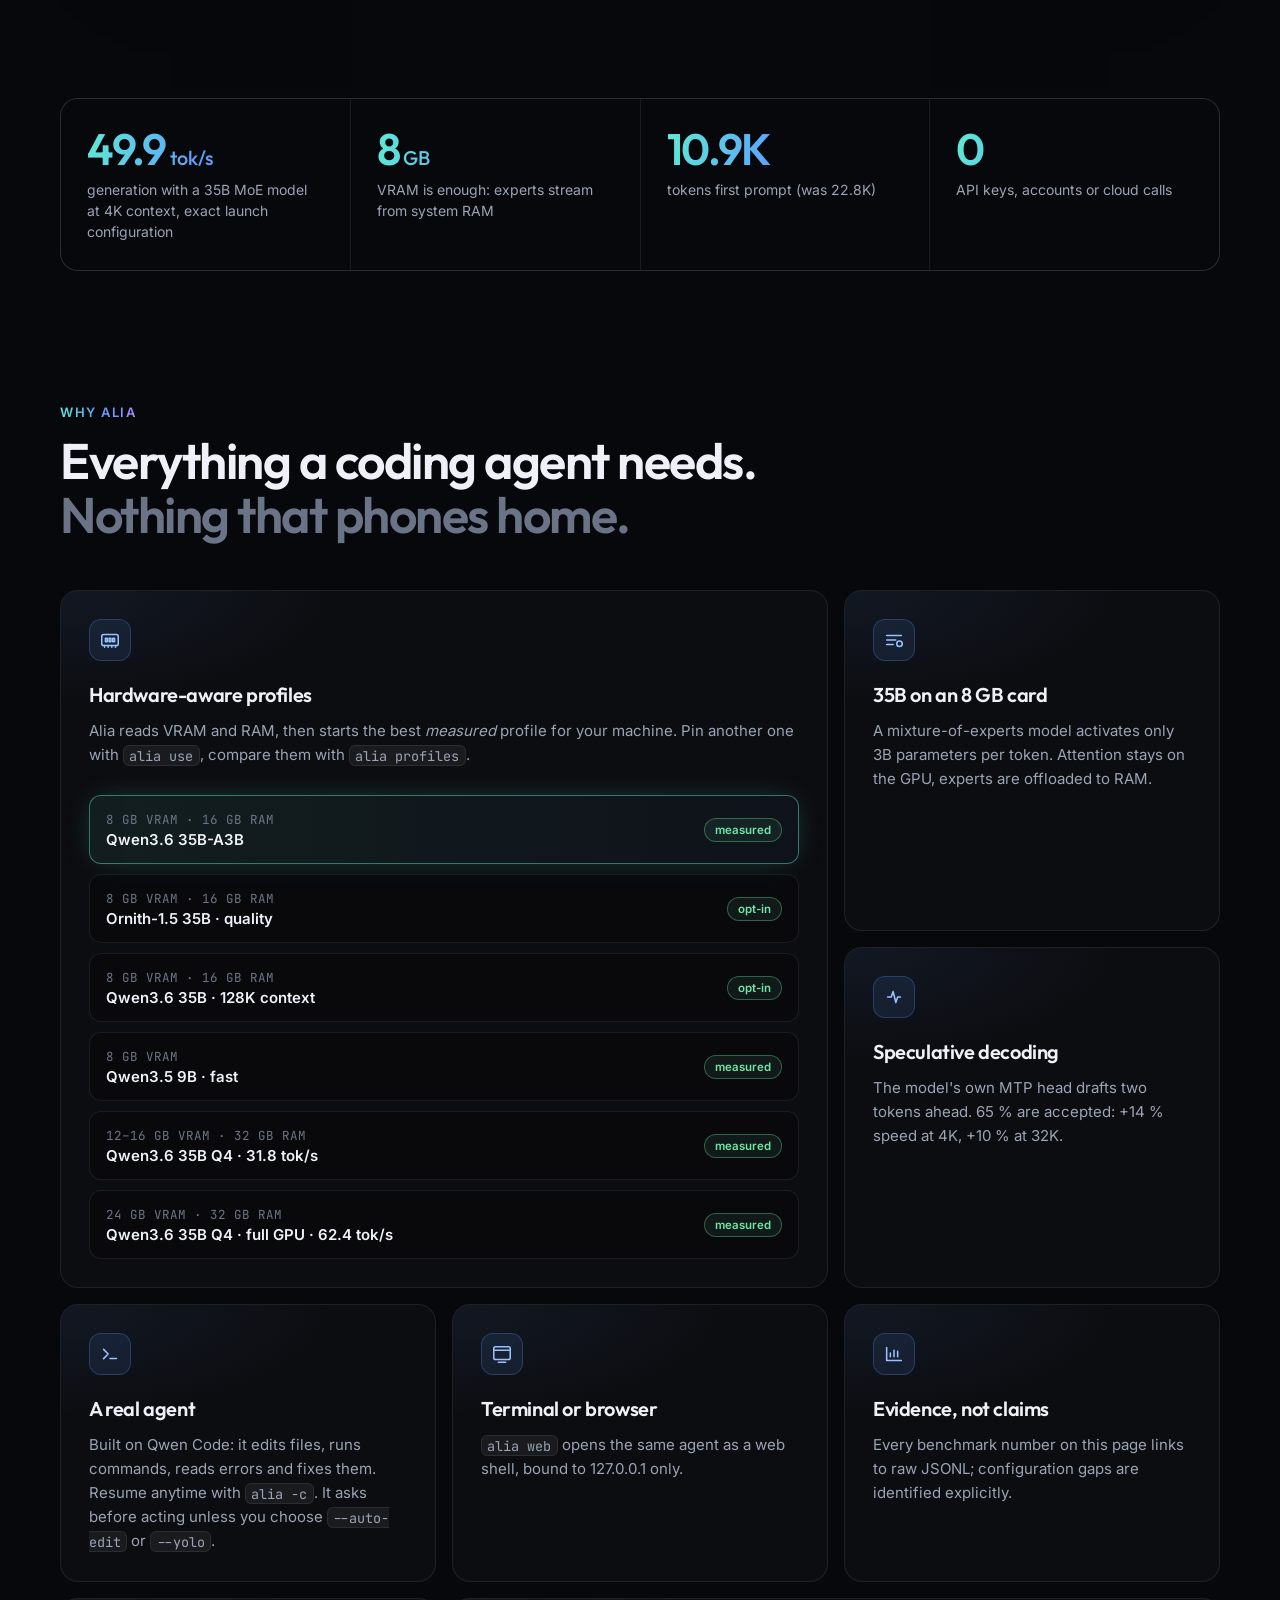
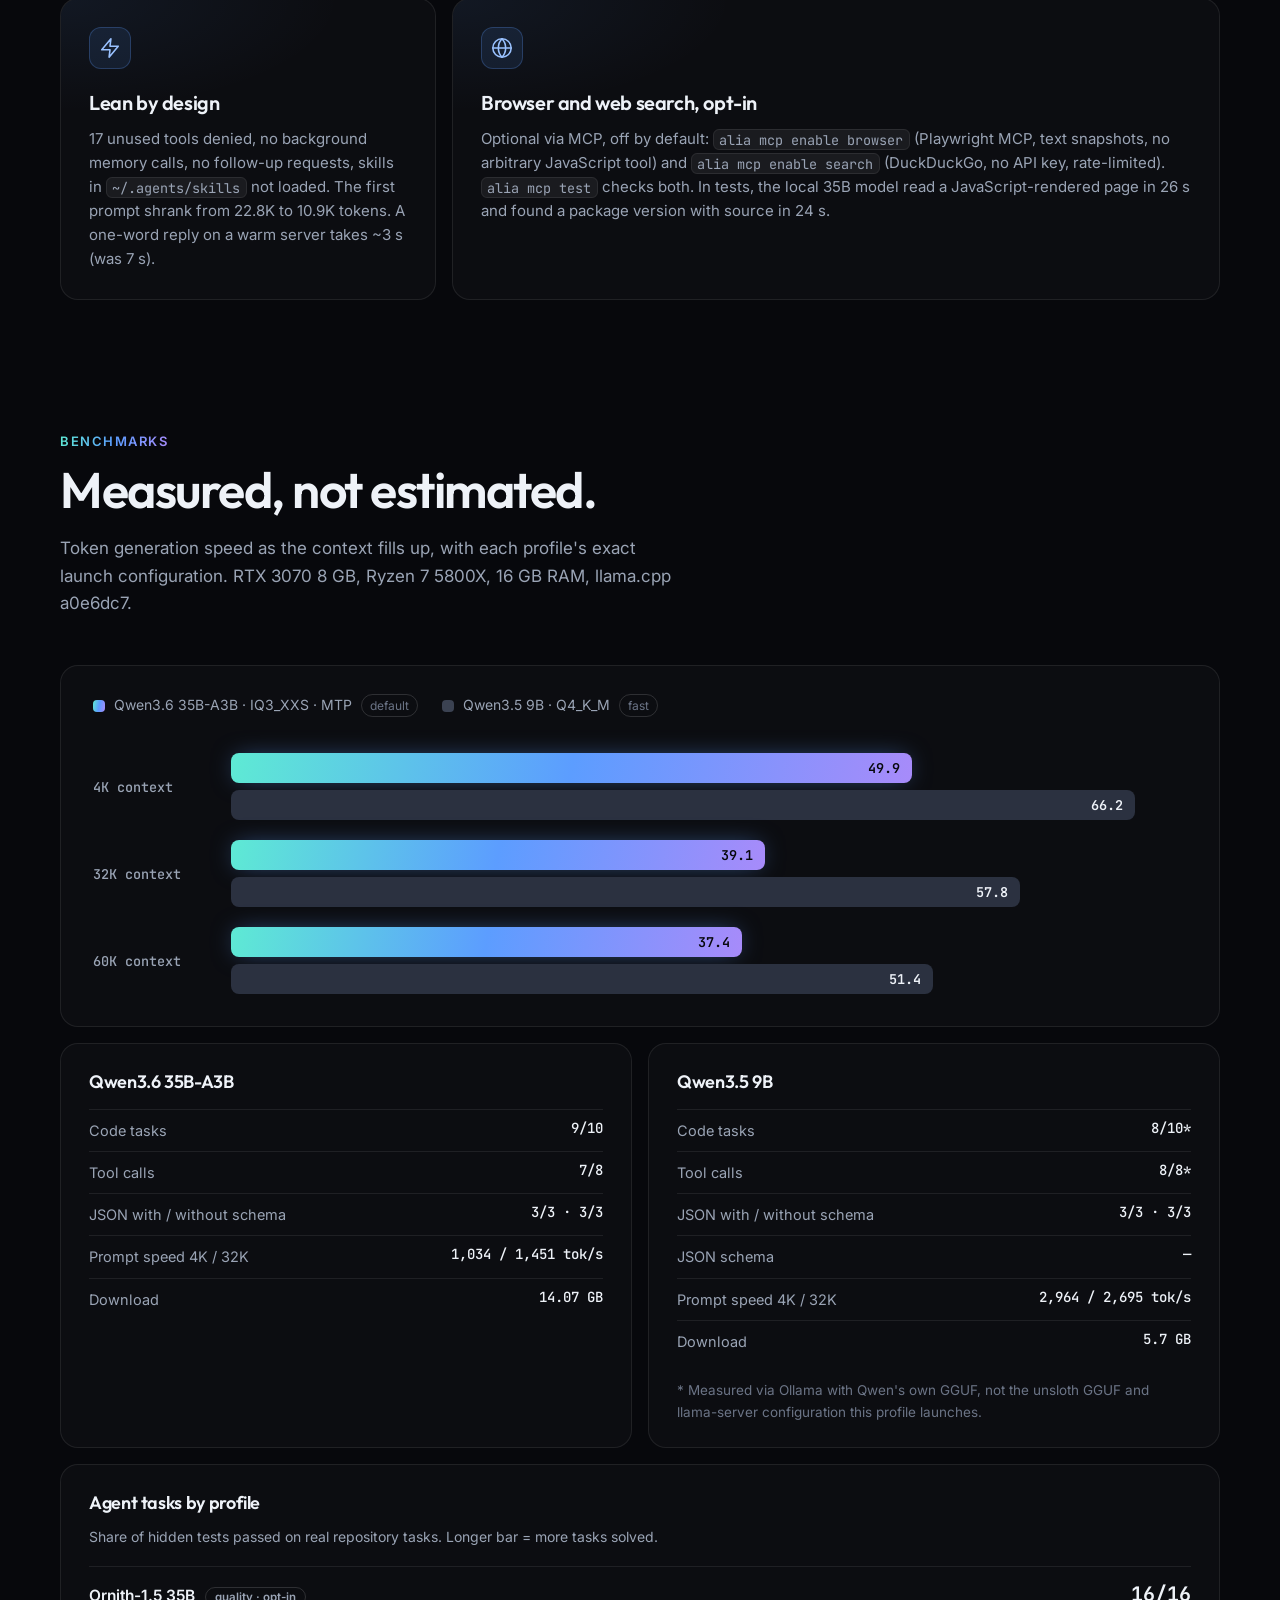
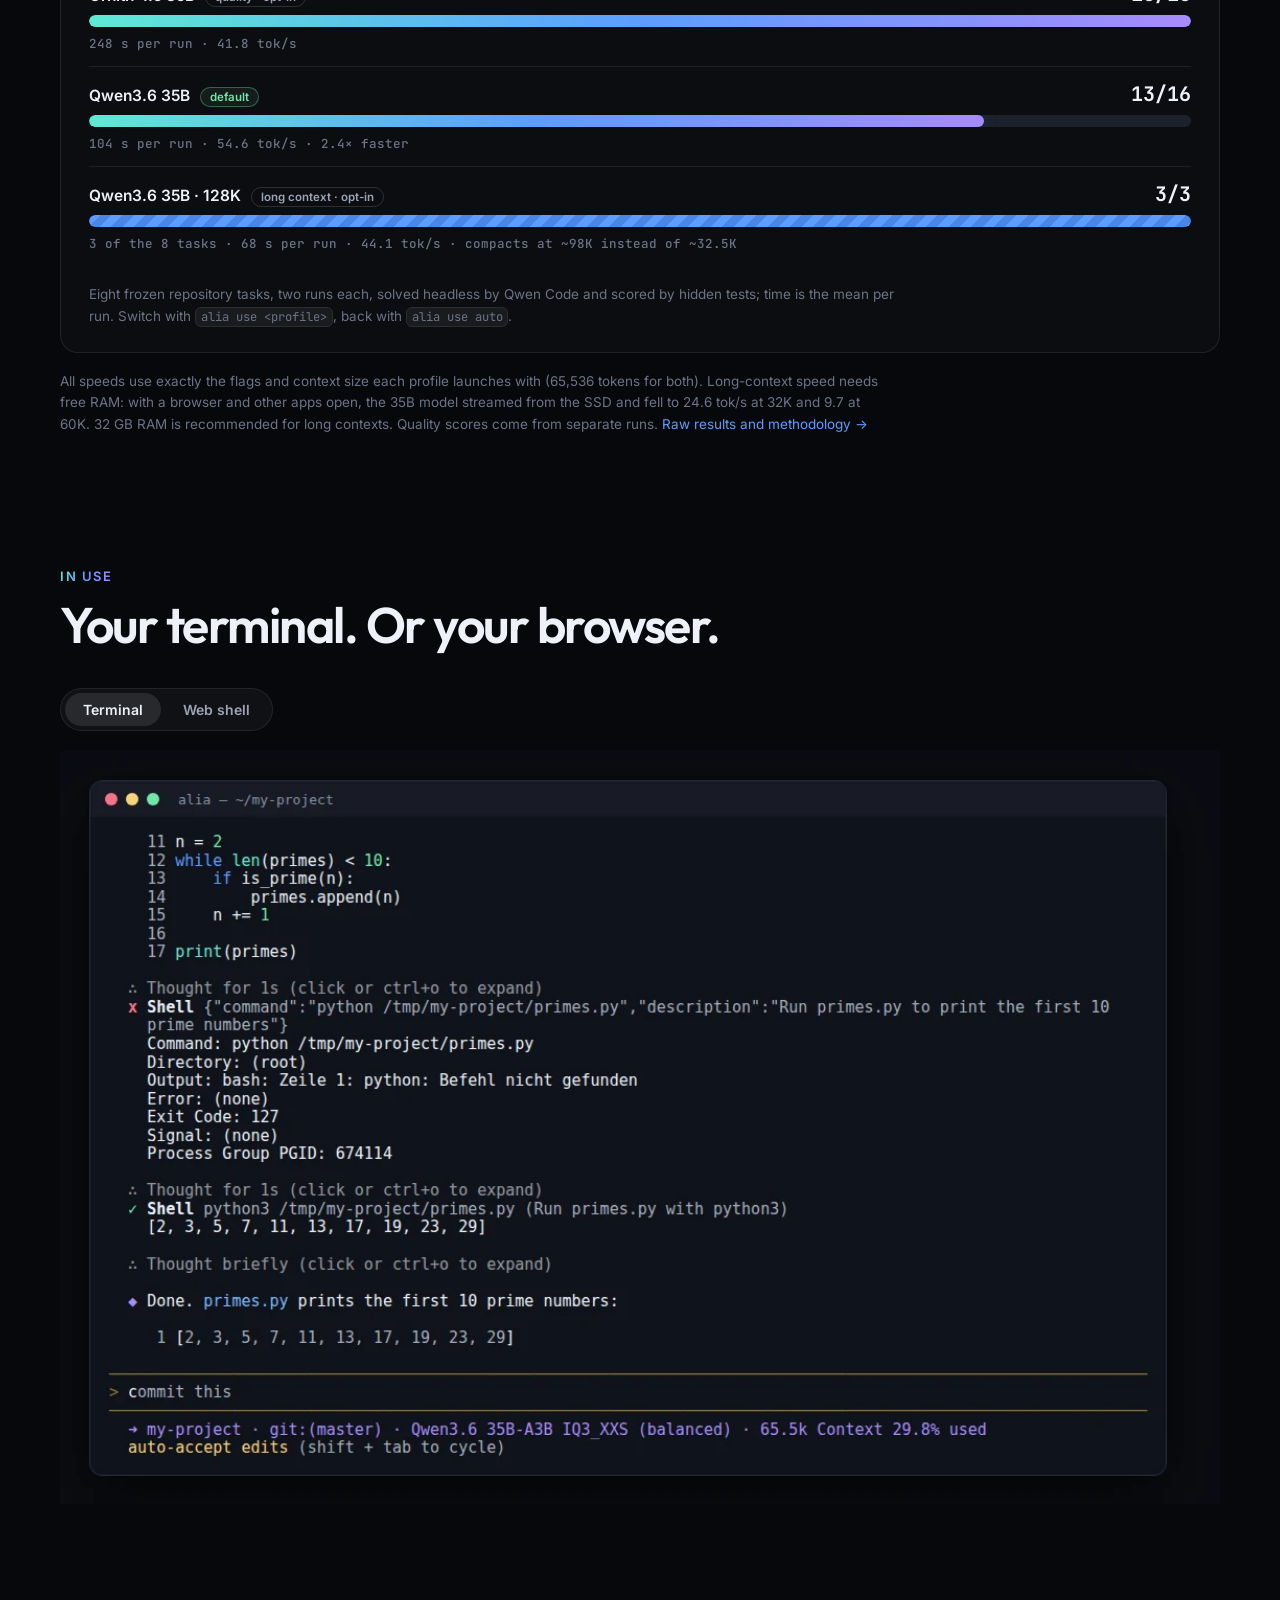
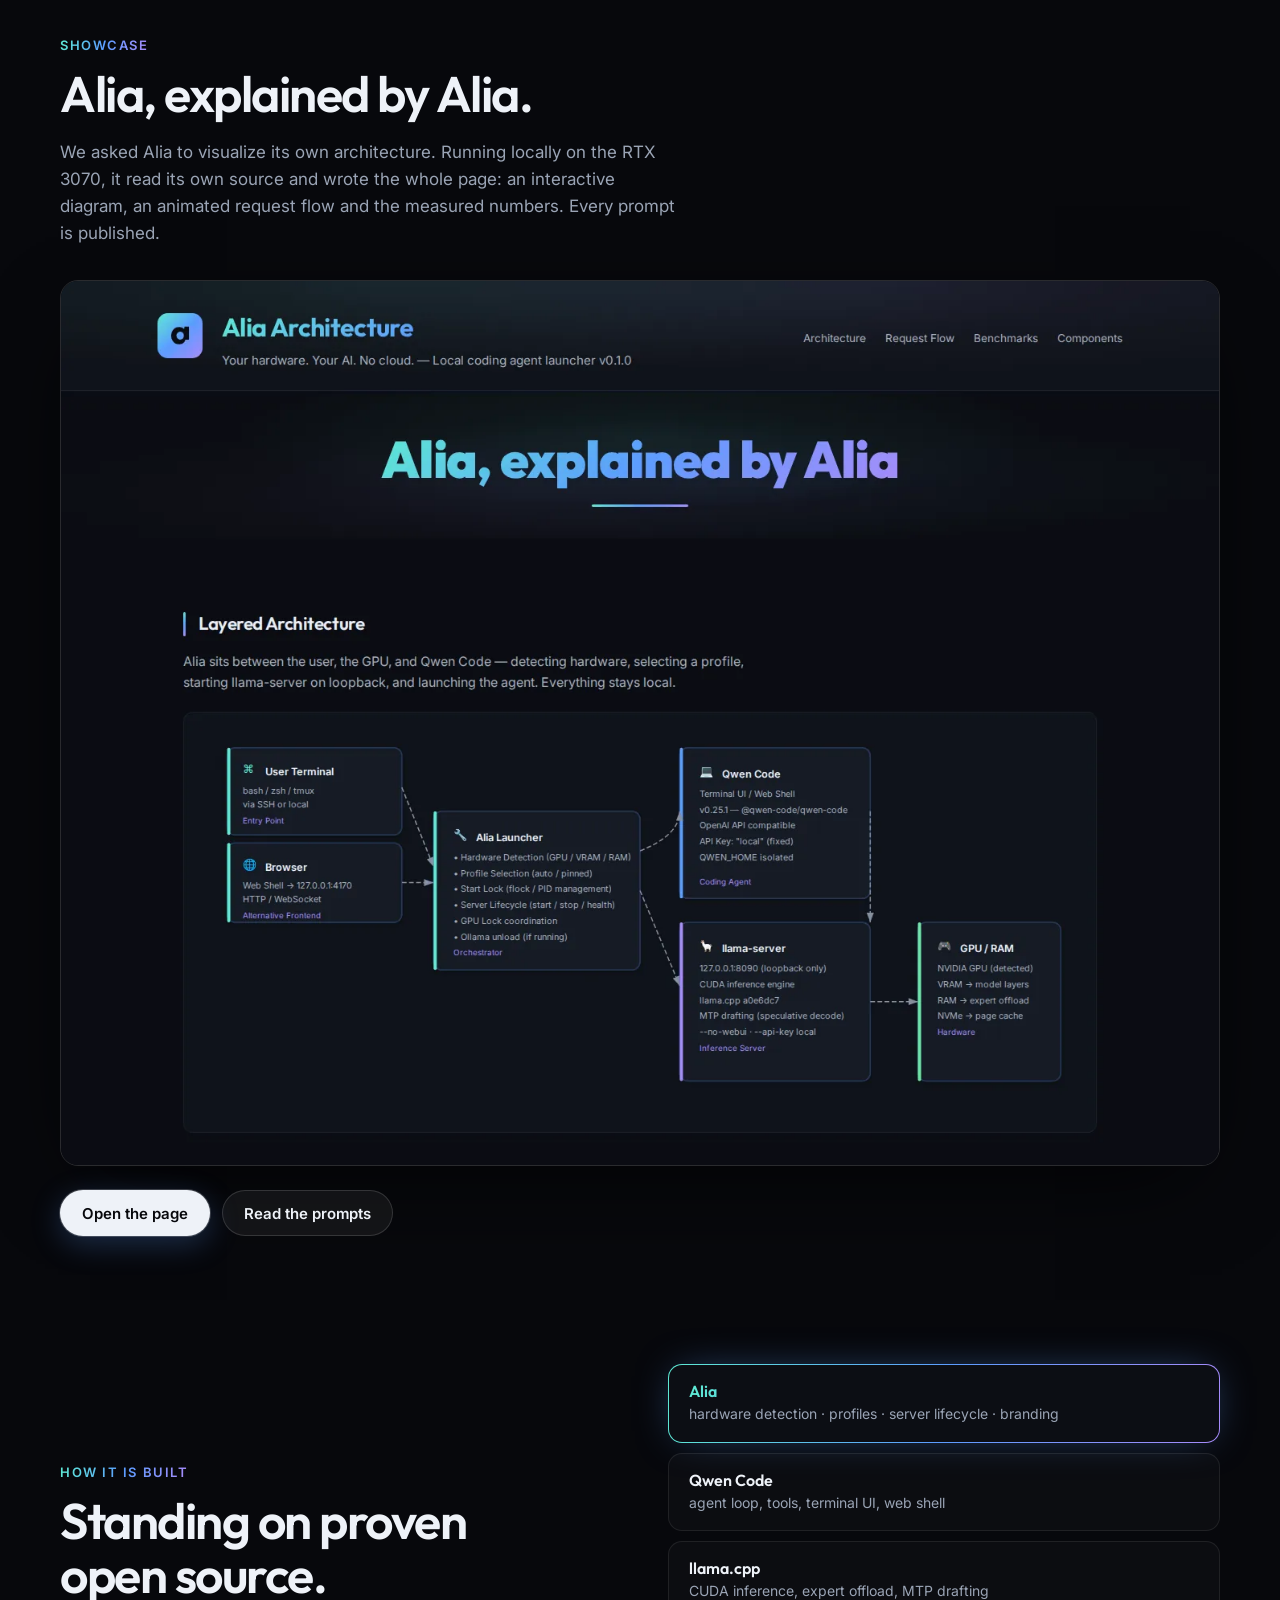
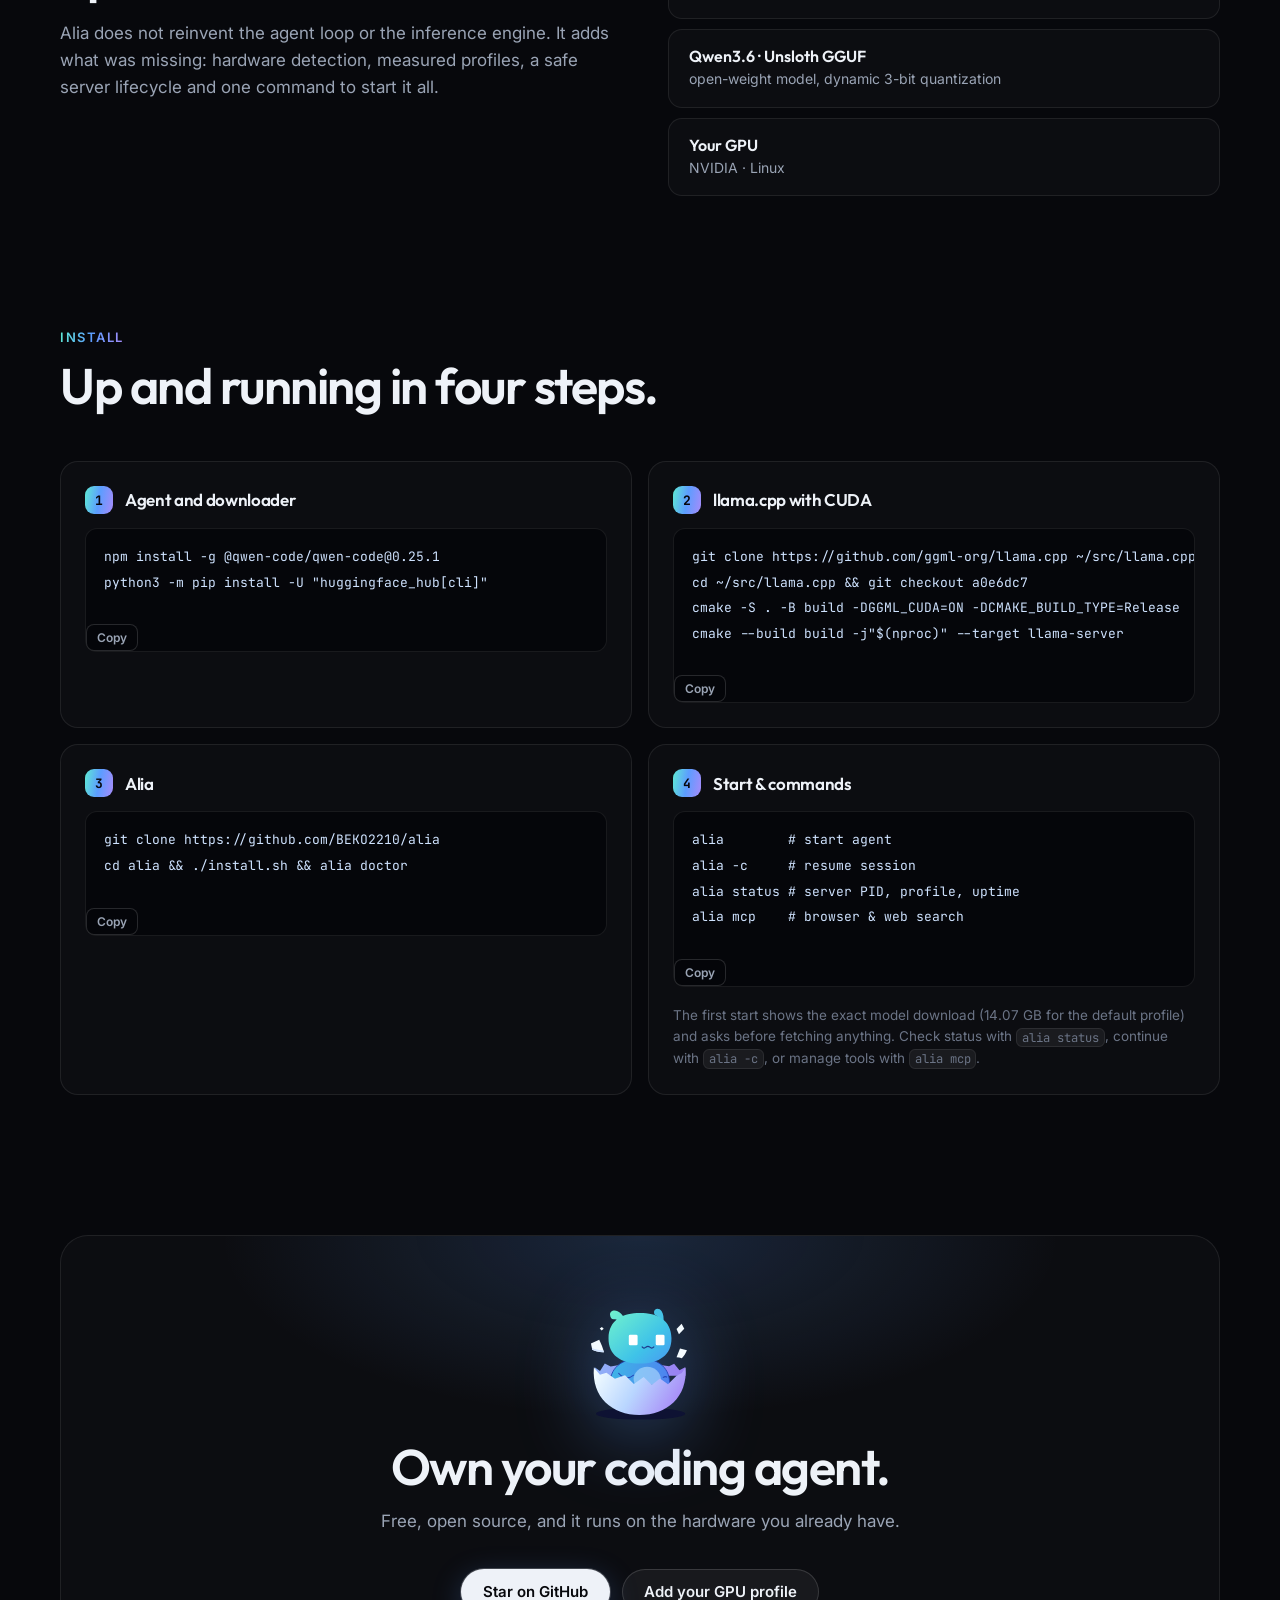
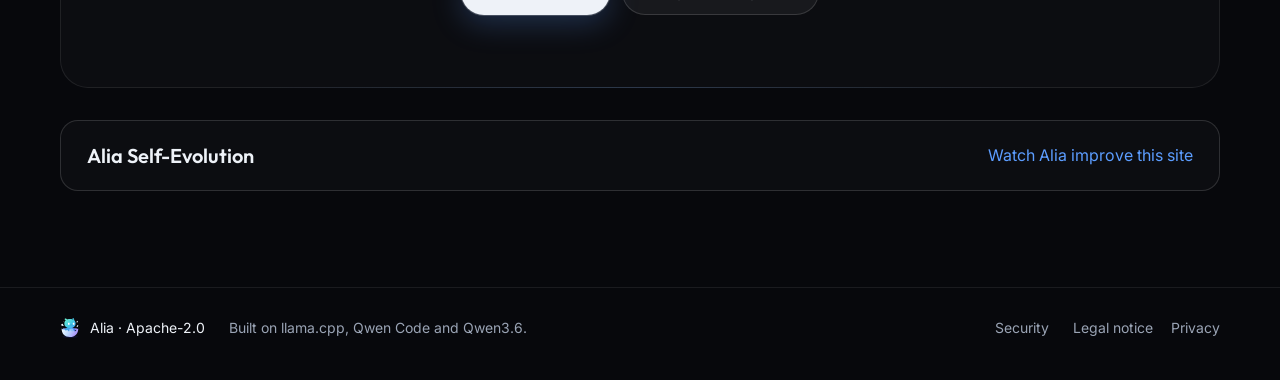
==== commit 4413f90c: "feat(evolution): Alia, experiment h1 arm a, task 01 Alia-Experiment: h1/a/01" ====
--- a/site/index.html
+++ b/site/index.html
@@ -186,7 +186,8 @@
             <dl>
               <div><dt data-i18n="q.code">Code tasks</dt><dd>8/10*</dd></div>
               <div><dt data-i18n="q.tools">Tool calls</dt><dd>8/8*</dd></div>
-              <div><dt data-i18n="q.json">JSON schema</dt><dd>—</dd></div>
+              <div><dt data-i18n="q.json">JSON with / without schema</dt><dd>3/3 · 3/3</dd></div>
+              <div><dt data-i18n="q.json2">JSON schema</dt><dd>—</dd></div>
               <div><dt data-i18n="q.pp">Prompt speed 4K / 32K</dt><dd>2,964 / 2,695 tok/s</dd></div>
               <div><dt data-i18n="q.dl">Download</dt><dd>5.7 GB</dd></div>
             </dl>
@@ -273,27 +274,27 @@
         <ol class="steps">
           <li>
             <h3 data-i18n="inst.s1">Agent and downloader</h3>
-            <div class="code"><div class="code-head"><button type="button" class="copy" data-i18n="copy">Copy</button></div><pre><code>npm install -g @qwen-code/qwen-code@0.25.1
-python3 -m pip install -U "huggingface_hub[cli]"</code></pre></div>
+            <div class="code"><pre><code>npm install -g @qwen-code/qwen-code@0.25.1
+python3 -m pip install -U "huggingface_hub[cli]"</code></pre><button type="button" class="copy" data-i18n="copy">Copy</button></div>
           </li>
           <li>
             <h3 data-i18n="inst.s2">llama.cpp with CUDA</h3>
-            <div class="code"><div class="code-head"><button type="button" class="copy" data-i18n="copy">Copy</button></div><pre><code>git clone https://github.com/ggml-org/llama.cpp ~/src/llama.cpp
+            <div class="code"><pre><code>git clone https://github.com/ggml-org/llama.cpp ~/src/llama.cpp
 cd ~/src/llama.cpp &amp;&amp; git checkout a0e6dc7
 cmake -S . -B build -DGGML_CUDA=ON -DCMAKE_BUILD_TYPE=Release
-cmake --build build -j"$(nproc)" --target llama-server</code></pre></div>
+cmake --build build -j"$(nproc)" --target llama-server</code></pre><button type="button" class="copy" data-i18n="copy">Copy</button></div>
           </li>
           <li>
             <h3 data-i18n="inst.s3">Alia</h3>
-            <div class="code"><div class="code-head"><button type="button" class="copy" data-i18n="copy">Copy</button></div><pre><code>git clone https://github.com/BEKO2210/alia
-cd alia &amp;&amp; ./install.sh &amp;&amp; alia doctor</code></pre></div>
+            <div class="code"><pre><code>git clone https://github.com/BEKO2210/alia
+cd alia &amp;&amp; ./install.sh &amp;&amp; alia doctor</code></pre><button type="button" class="copy" data-i18n="copy">Copy</button></div>
           </li>
           <li>
             <h3 data-i18n="inst.s4">Start &amp; commands</h3>
-            <div class="code"><div class="code-head"><button type="button" class="copy" data-i18n="copy">Copy</button></div><pre><code>alia        # start agent
+            <div class="code"><pre><code>alia        # start agent
 alia -c     # resume session
 alia status # server PID, profile, uptime
-alia mcp    # browser &amp; web search</code></pre></div>
+alia mcp    # browser &amp; web search</code></pre><button type="button" class="copy" data-i18n="copy">Copy</button></div>
             <p class="fine" data-i18n="inst.note">The first start shows the exact model download (14.07 GB for the default profile) and asks before fetching anything. Check status with <code>alia status</code>, continue with <code>alia -c</code>, or manage tools with <code>alia mcp</code>.</p>
           </li>
         </ol>
--- a/site/style.css
+++ b/site/style.css
@@ -212,11 +212,10 @@
 .steps li { counter-increment: s; background: var(--card); border: 1px solid var(--line); border-radius: var(--r); padding: 24px; min-width: 0; }
 .steps h3 { font-size: 17px; font-weight: 600; margin-bottom: 14px; display: flex; align-items: center; gap: 12px; }
 .steps h3::before { content: counter(s); width: 28px; height: 28px; border-radius: 9px; display: grid; place-items: center; font: 700 13px var(--mono); color: #07080c; background: var(--grad); flex: none; }
-.code { display: flex; flex-direction: column; background: #05060a; border: 1px solid var(--line); border-radius: 12px; min-width: 0; }
-.code-head { display: flex; align-items: center; justify-content: flex-end; gap: 8px; padding: 8px 12px 0; }
-.code pre { margin: 0; padding: 0 12px 12px; overflow-x: auto; }
+.code { position: relative; background: #05060a; border: 1px solid var(--line); border-radius: 12px; }
+.code pre { margin: 0; padding: 16px 18px 28px 18px; overflow-x: auto; }
 .code code { background: none; border: 0; padding: 0; font-size: 13px; line-height: 1.7; color: #cfe3ff; }
-.copy { background: rgba(255, 255, 255, .06); border: 1px solid var(--line2); color: var(--mut); font: 600 12px var(--body); border-radius: 8px; padding: 5px 10px; cursor: pointer; min-width: 24px; min-height: 24px; white-space: nowrap; }
+.copy { position: sticky; top: 22px; right: 10px; background: rgba(5, 6, 10, .88); border: 1px solid var(--line2); color: var(--mut); font: 600 12px var(--body); border-radius: 8px; padding: 5px 10px; min-width: 48px; text-align: center; cursor: pointer; z-index: 1; }
 .copy:hover { color: var(--fg); }
 
 /* final */
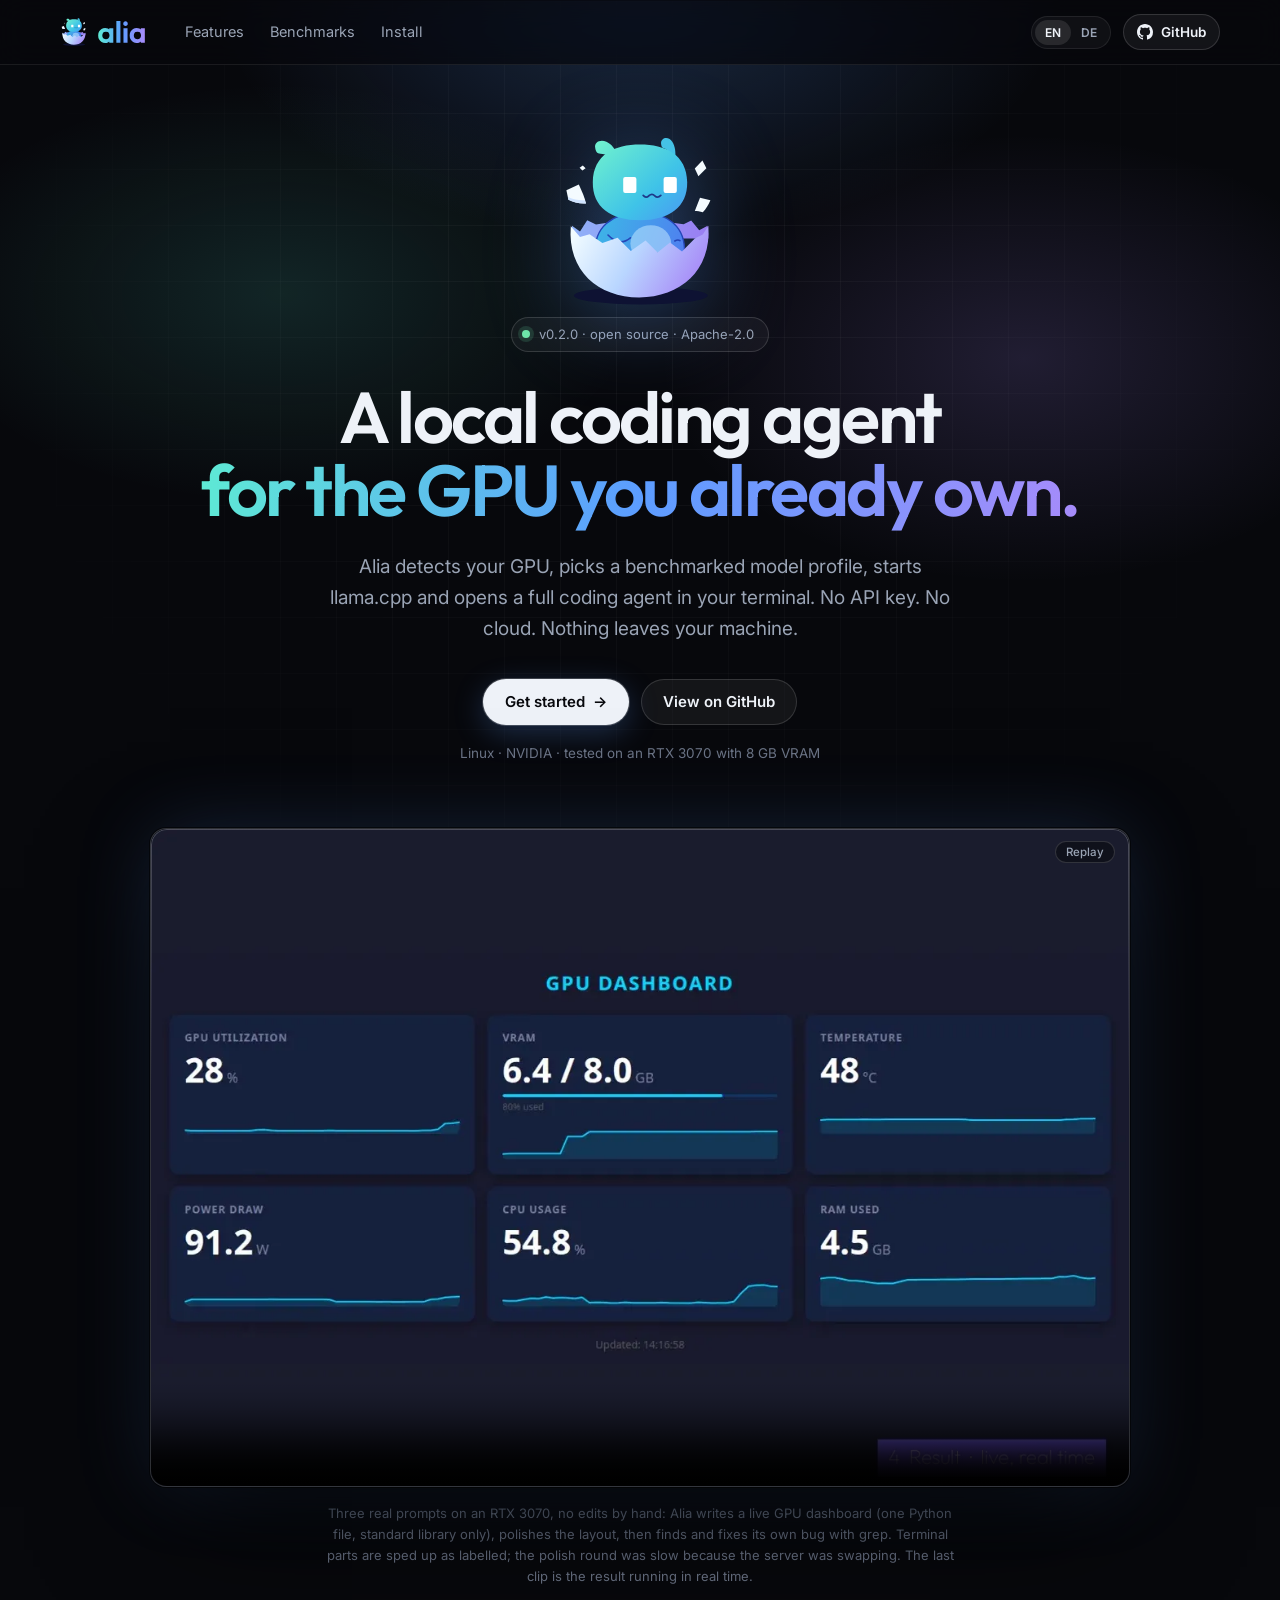
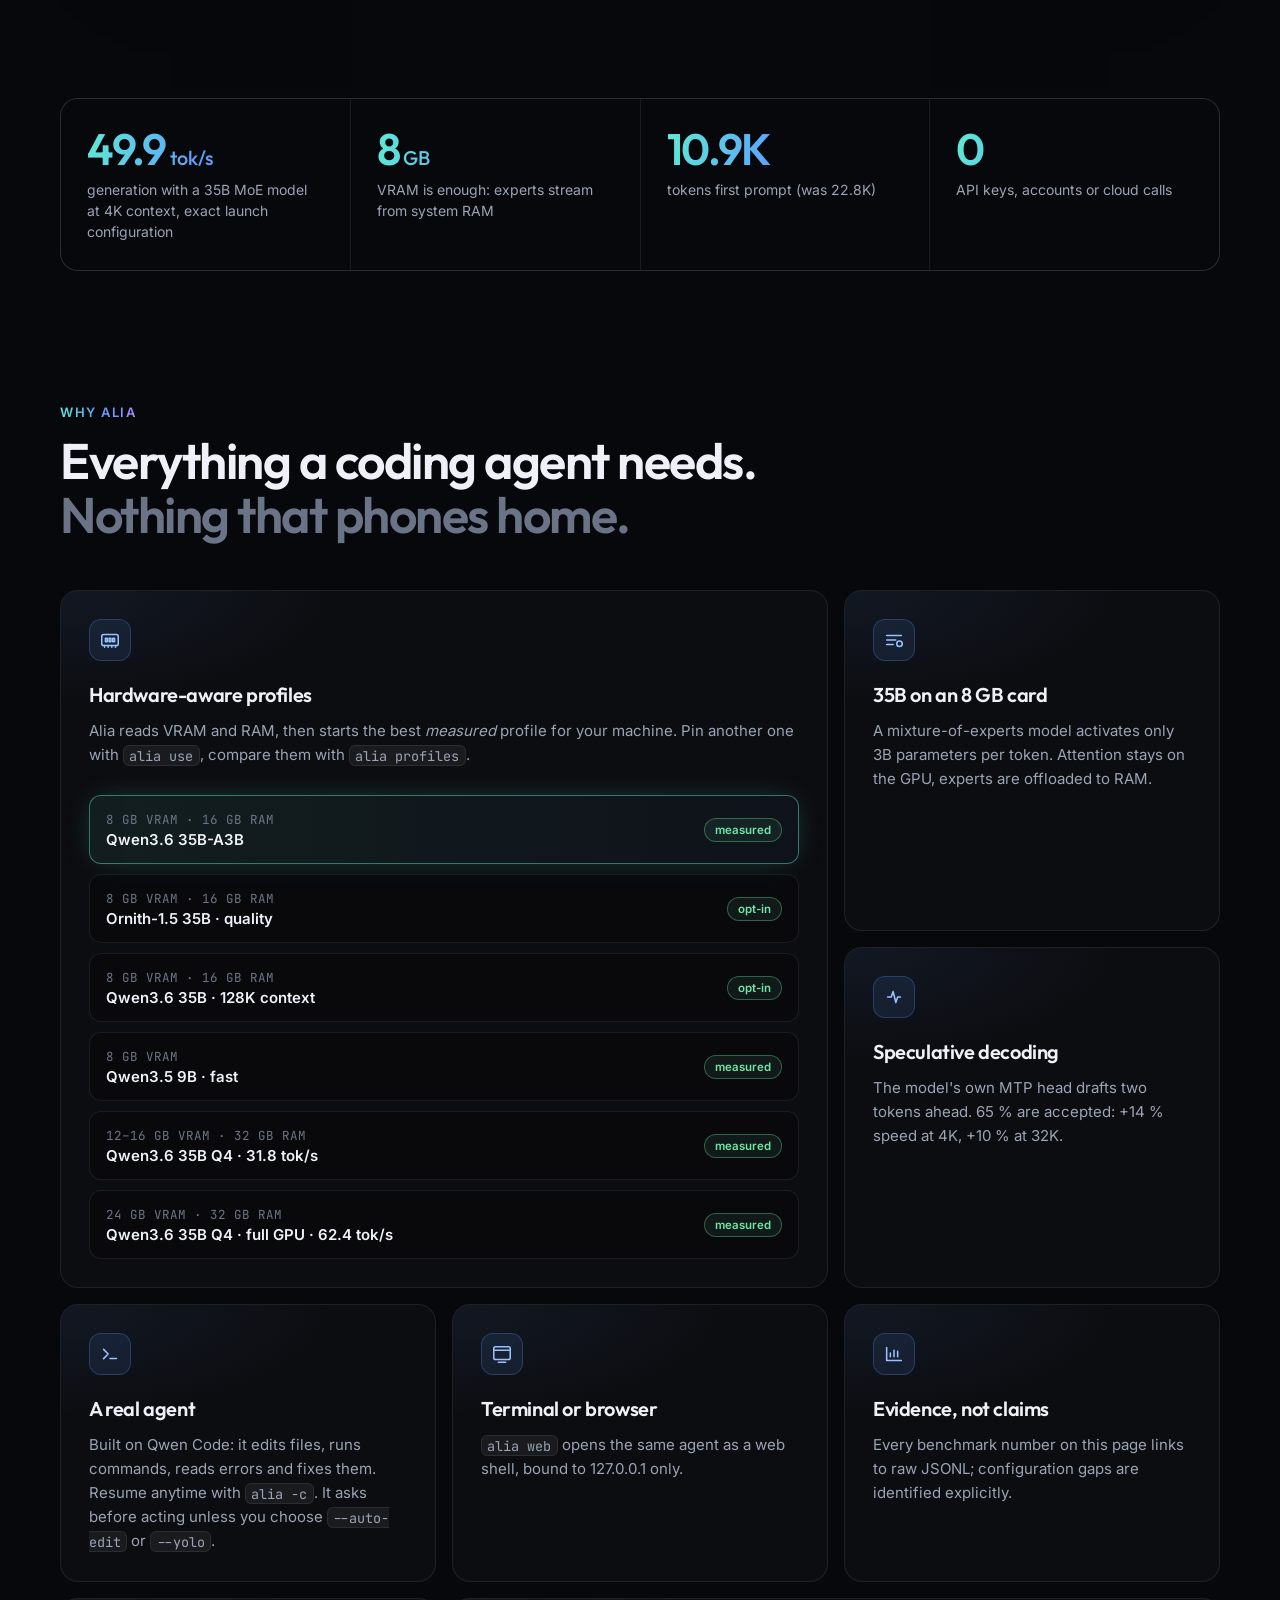
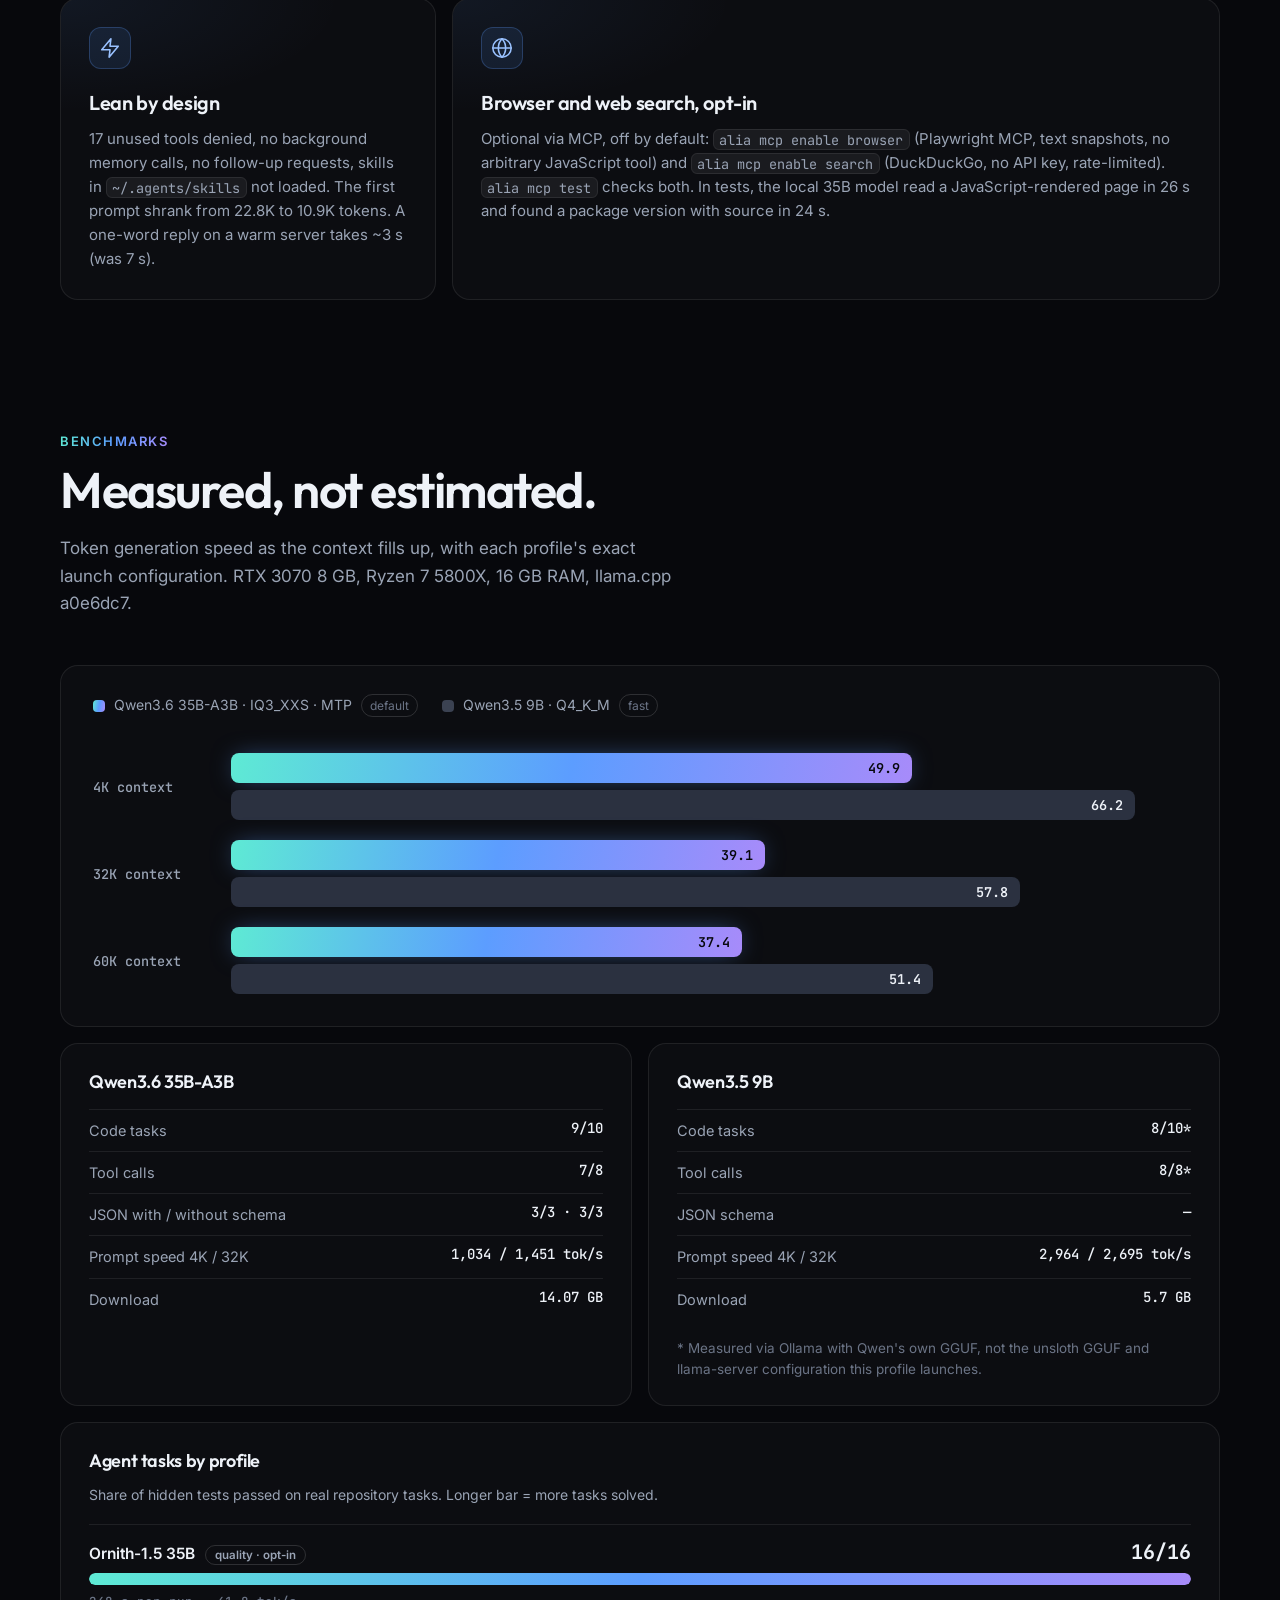
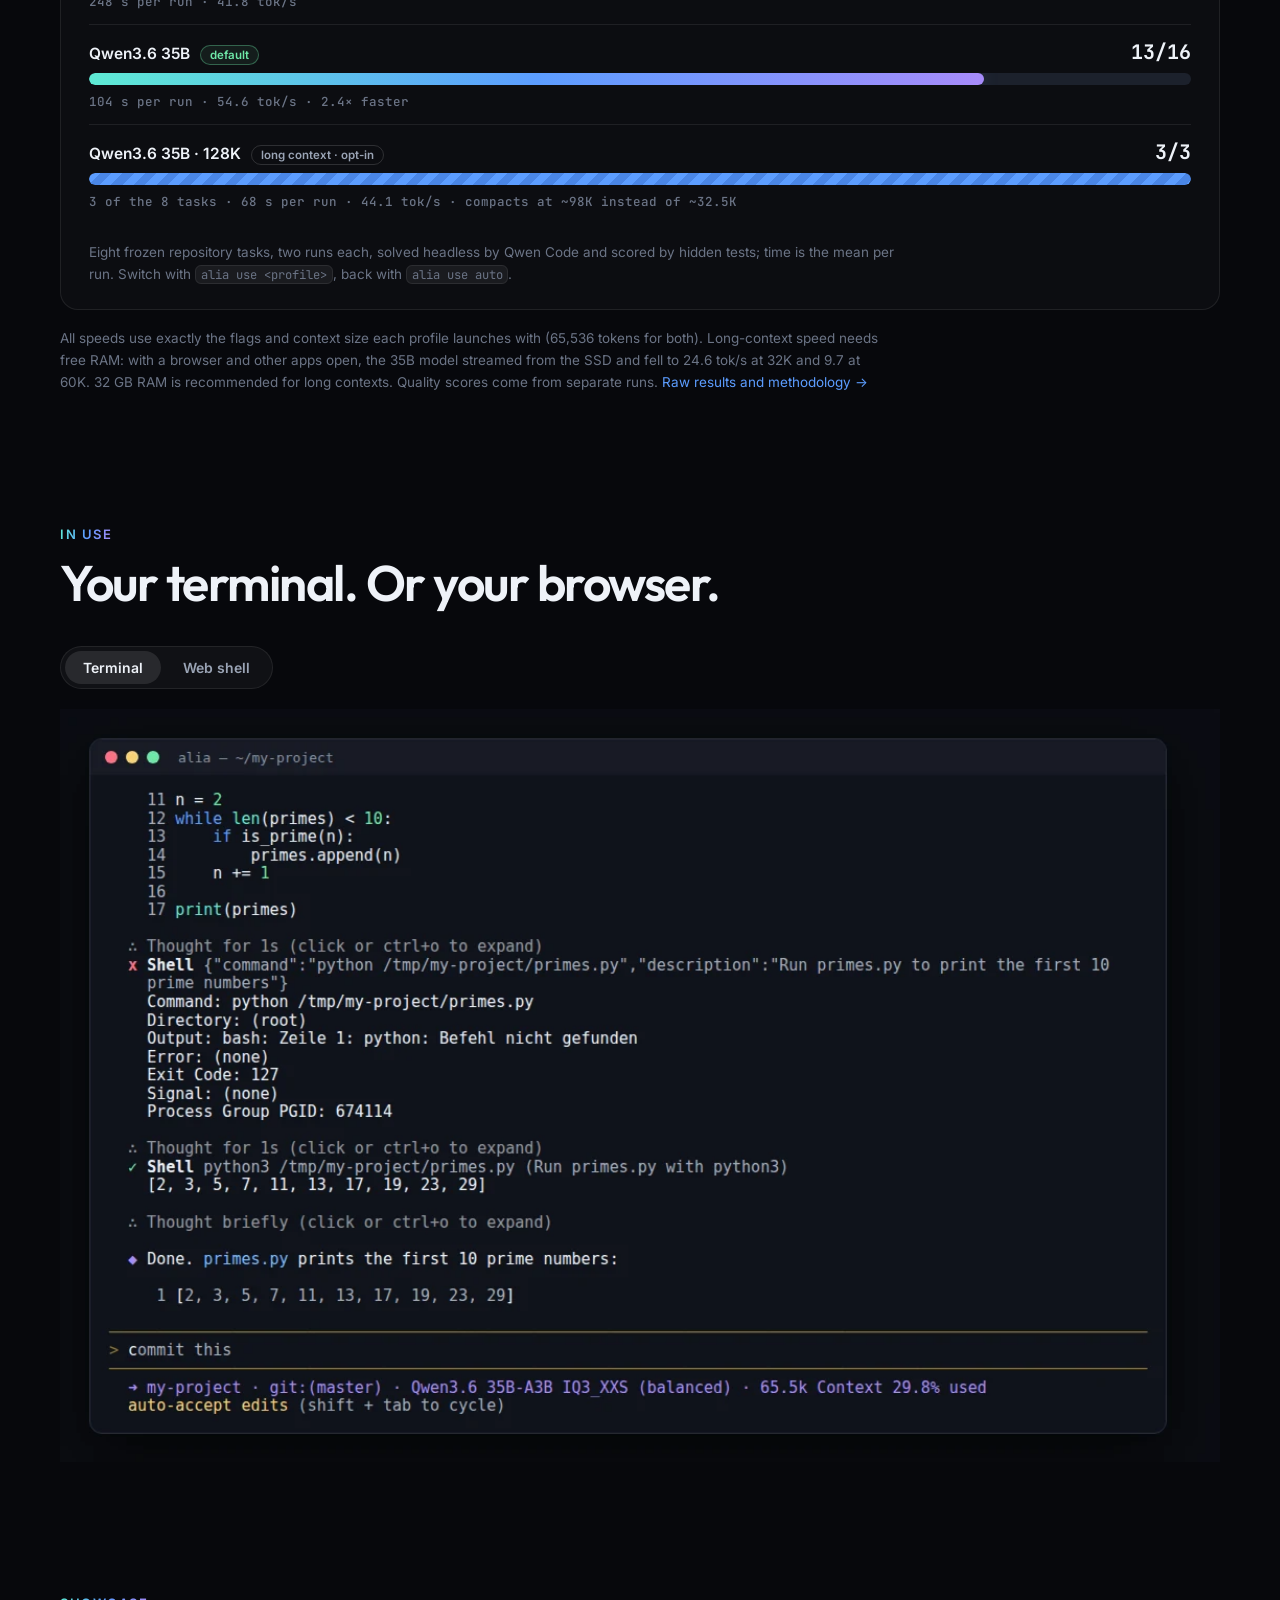
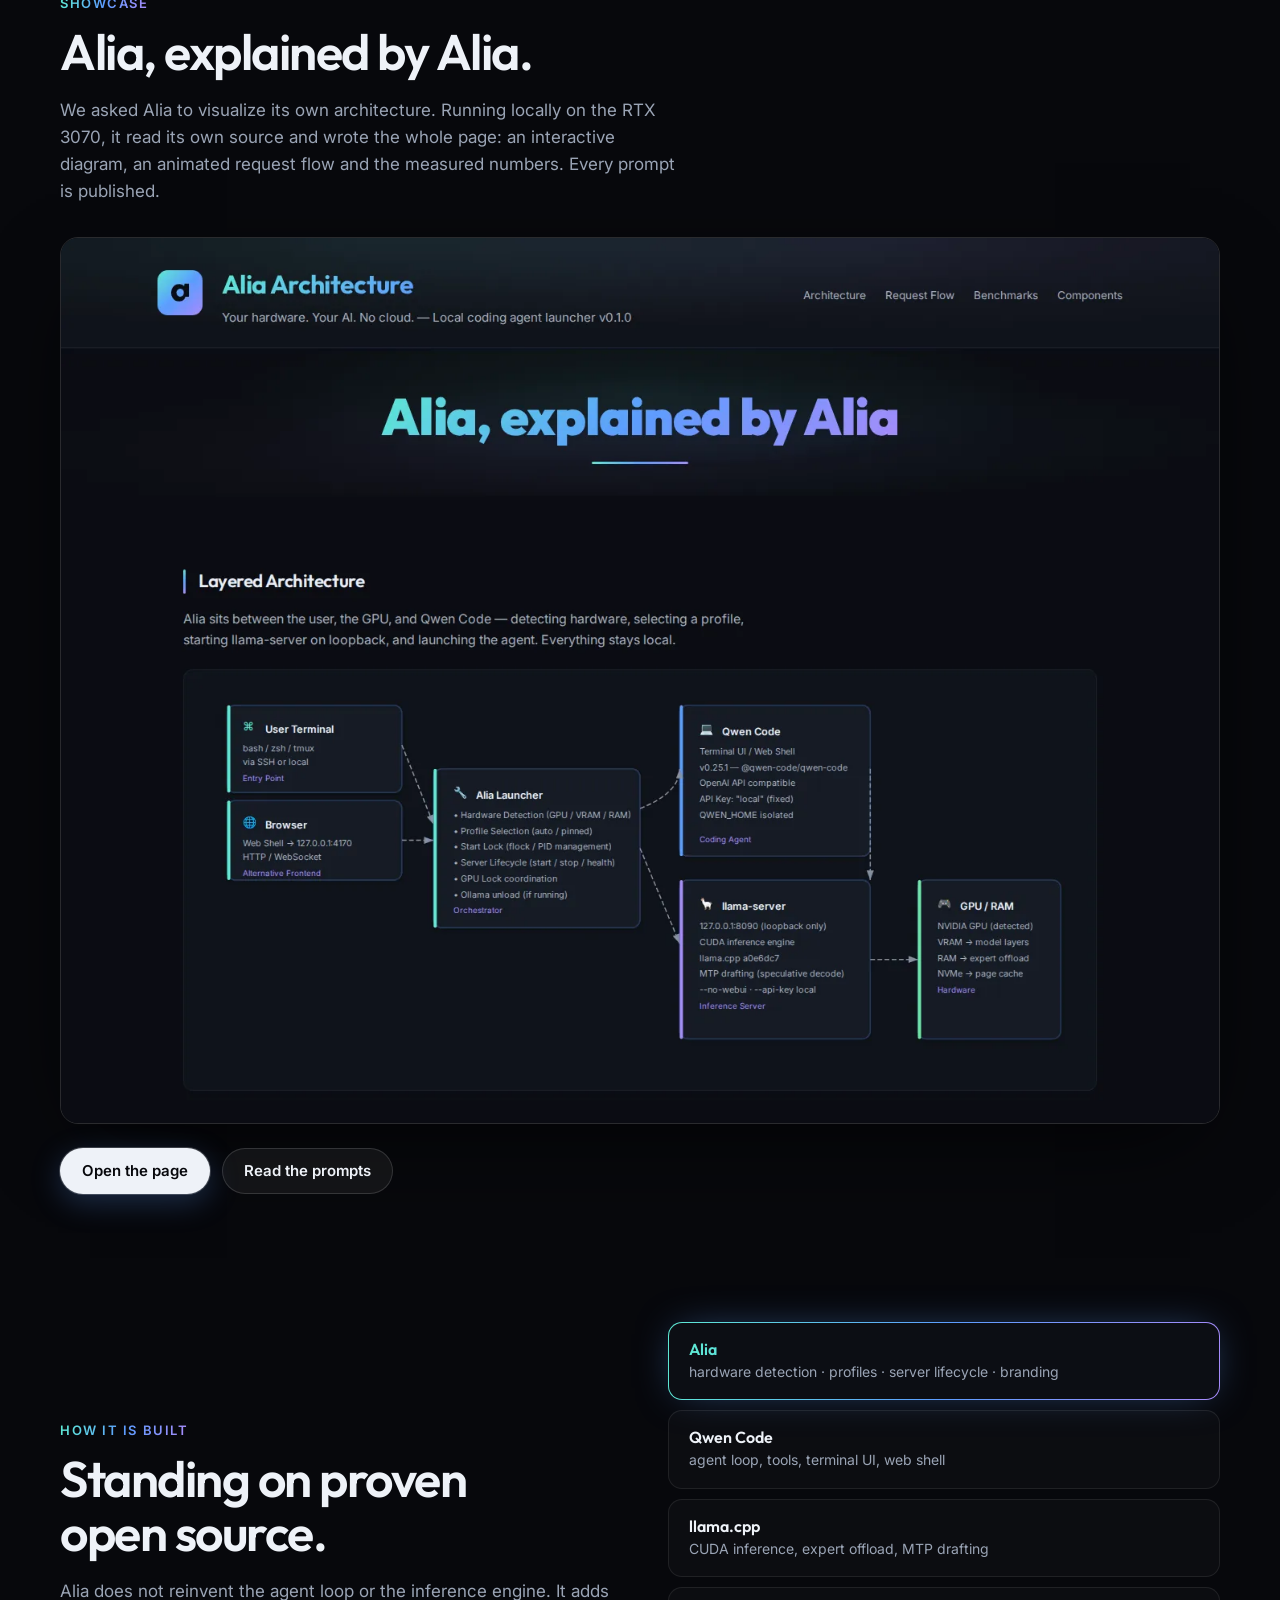
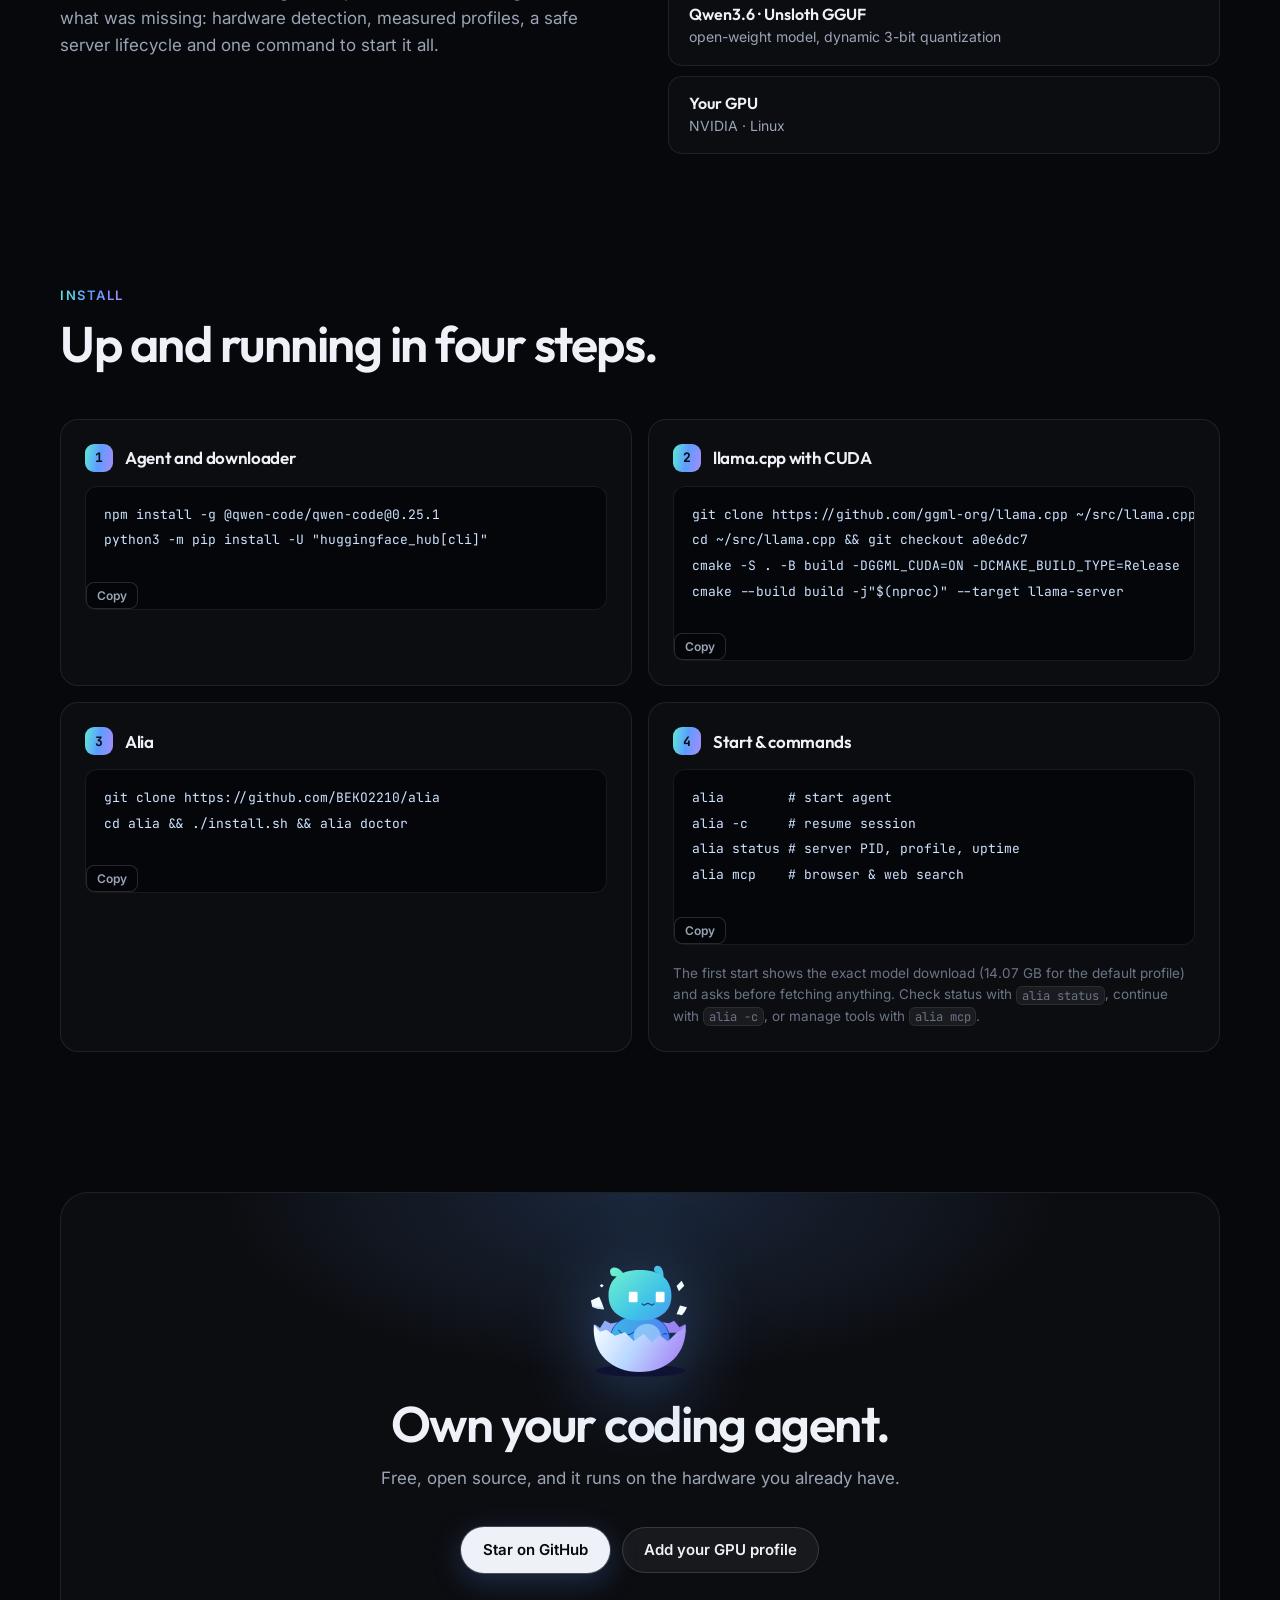
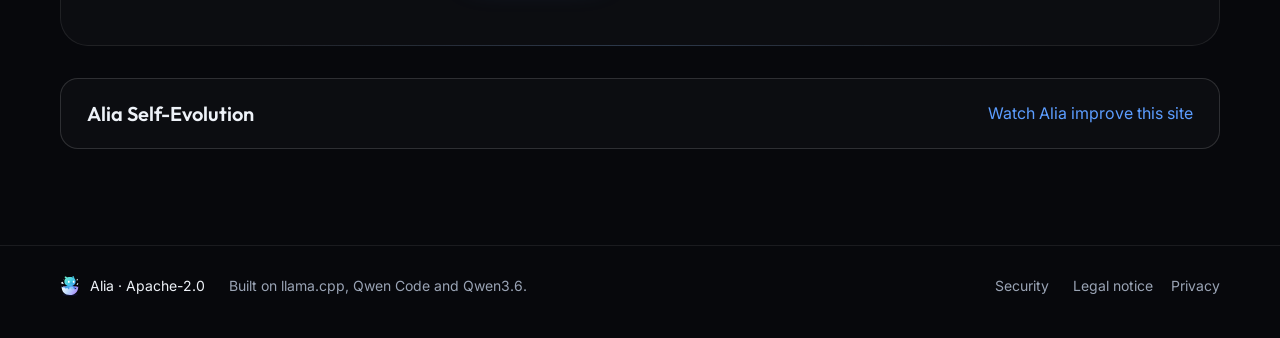
==== commit 216cbc56: "feat(evolution): Alia, experiment h1 arm b, task 01 Alia-Experiment: h1/b/01" ====
--- a/site/index.html
+++ b/site/index.html
@@ -176,7 +176,7 @@
             <dl>
               <div><dt data-i18n="q.code">Code tasks</dt><dd>9/10</dd></div>
               <div><dt data-i18n="q.tools">Tool calls</dt><dd>7/8</dd></div>
-              <div><dt data-i18n="q.json">JSON with / without schema</dt><dd>3/3 · 3/3</dd></div>
+              <div><dt data-i18n="q.json.35b">JSON with / without schema</dt><dd>3/3 · 3/3</dd></div>
               <div><dt data-i18n="q.pp">Prompt speed 4K / 32K</dt><dd>1,034 / 1,451 tok/s</dd></div>
               <div><dt data-i18n="q.dl">Download</dt><dd>14.07 GB</dd></div>
             </dl>
@@ -186,8 +186,7 @@
             <dl>
               <div><dt data-i18n="q.code">Code tasks</dt><dd>8/10*</dd></div>
               <div><dt data-i18n="q.tools">Tool calls</dt><dd>8/8*</dd></div>
-              <div><dt data-i18n="q.json">JSON with / without schema</dt><dd>3/3 · 3/3</dd></div>
-              <div><dt data-i18n="q.json2">JSON schema</dt><dd>—</dd></div>
+              <div><dt data-i18n="q.json.9b">JSON schema</dt><dd>—</dd></div>
               <div><dt data-i18n="q.pp">Prompt speed 4K / 32K</dt><dd>2,964 / 2,695 tok/s</dd></div>
               <div><dt data-i18n="q.dl">Download</dt><dd>5.7 GB</dd></div>
             </dl>
